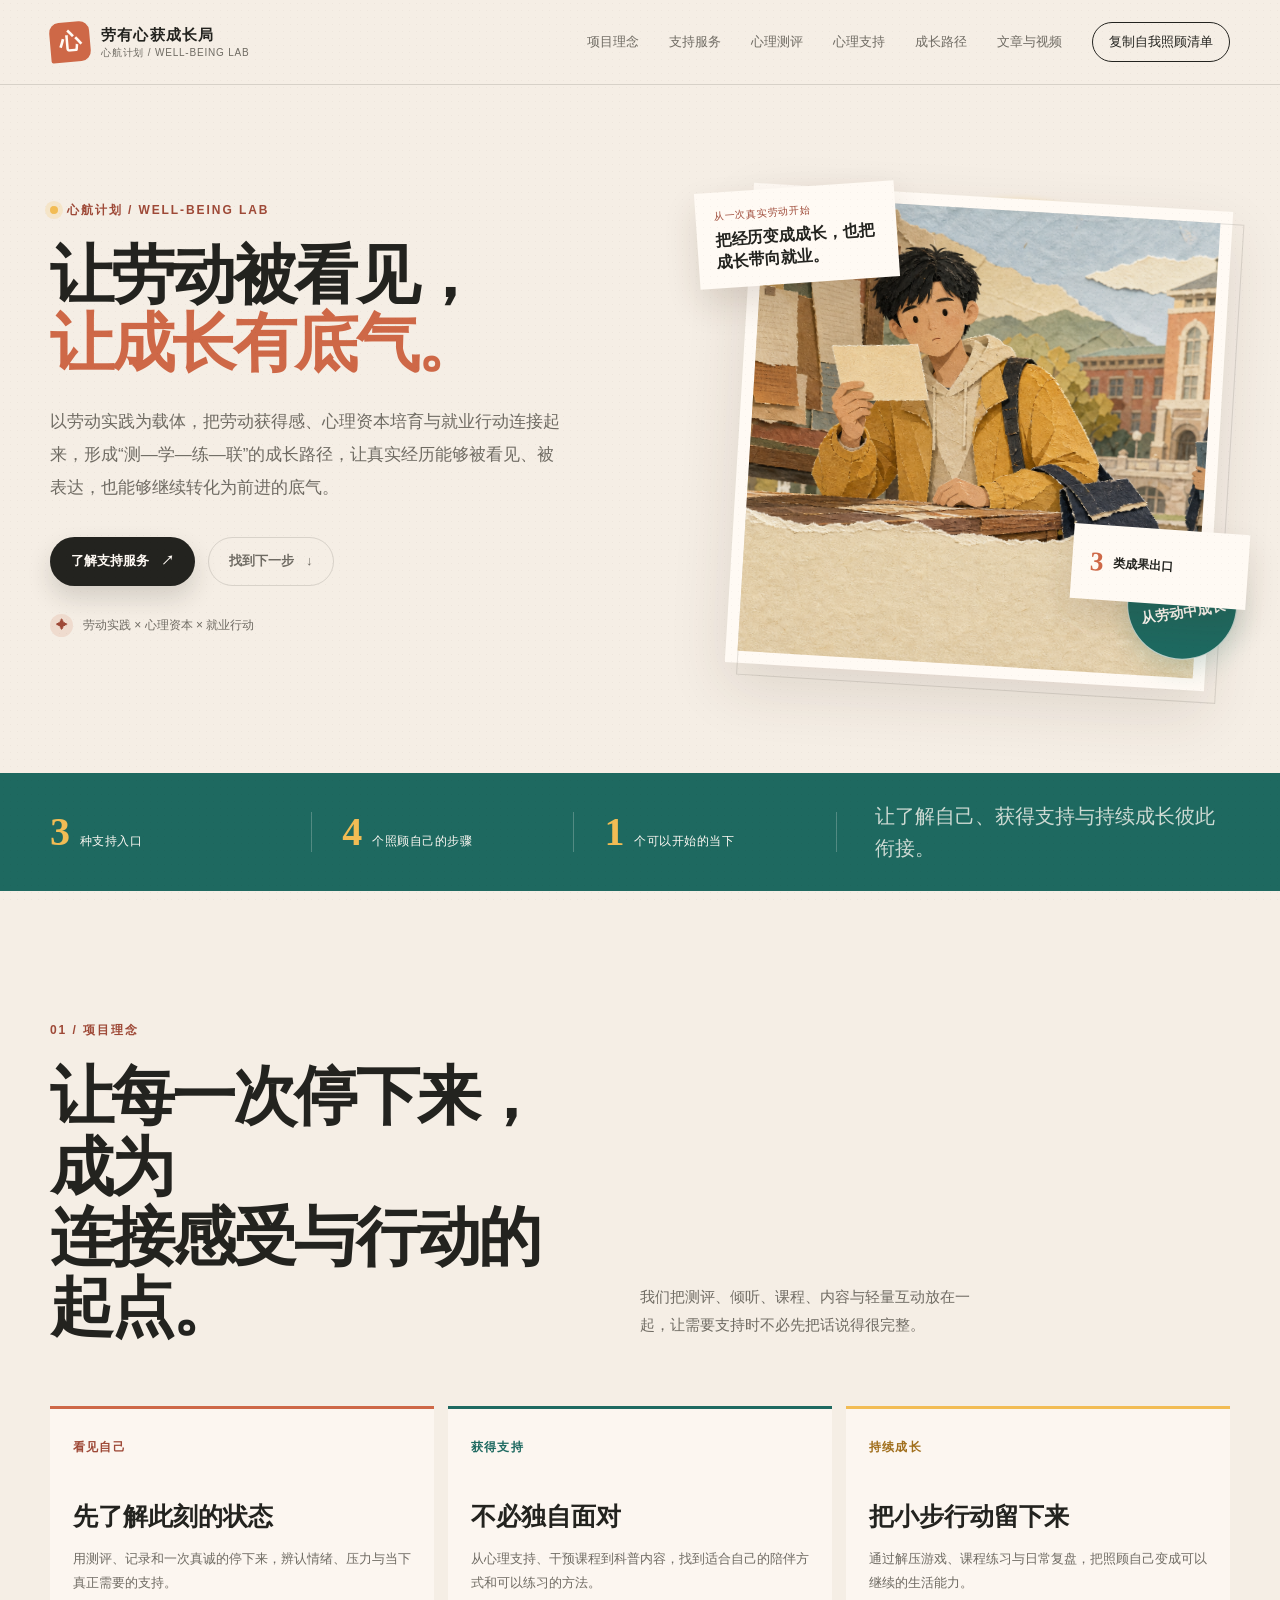
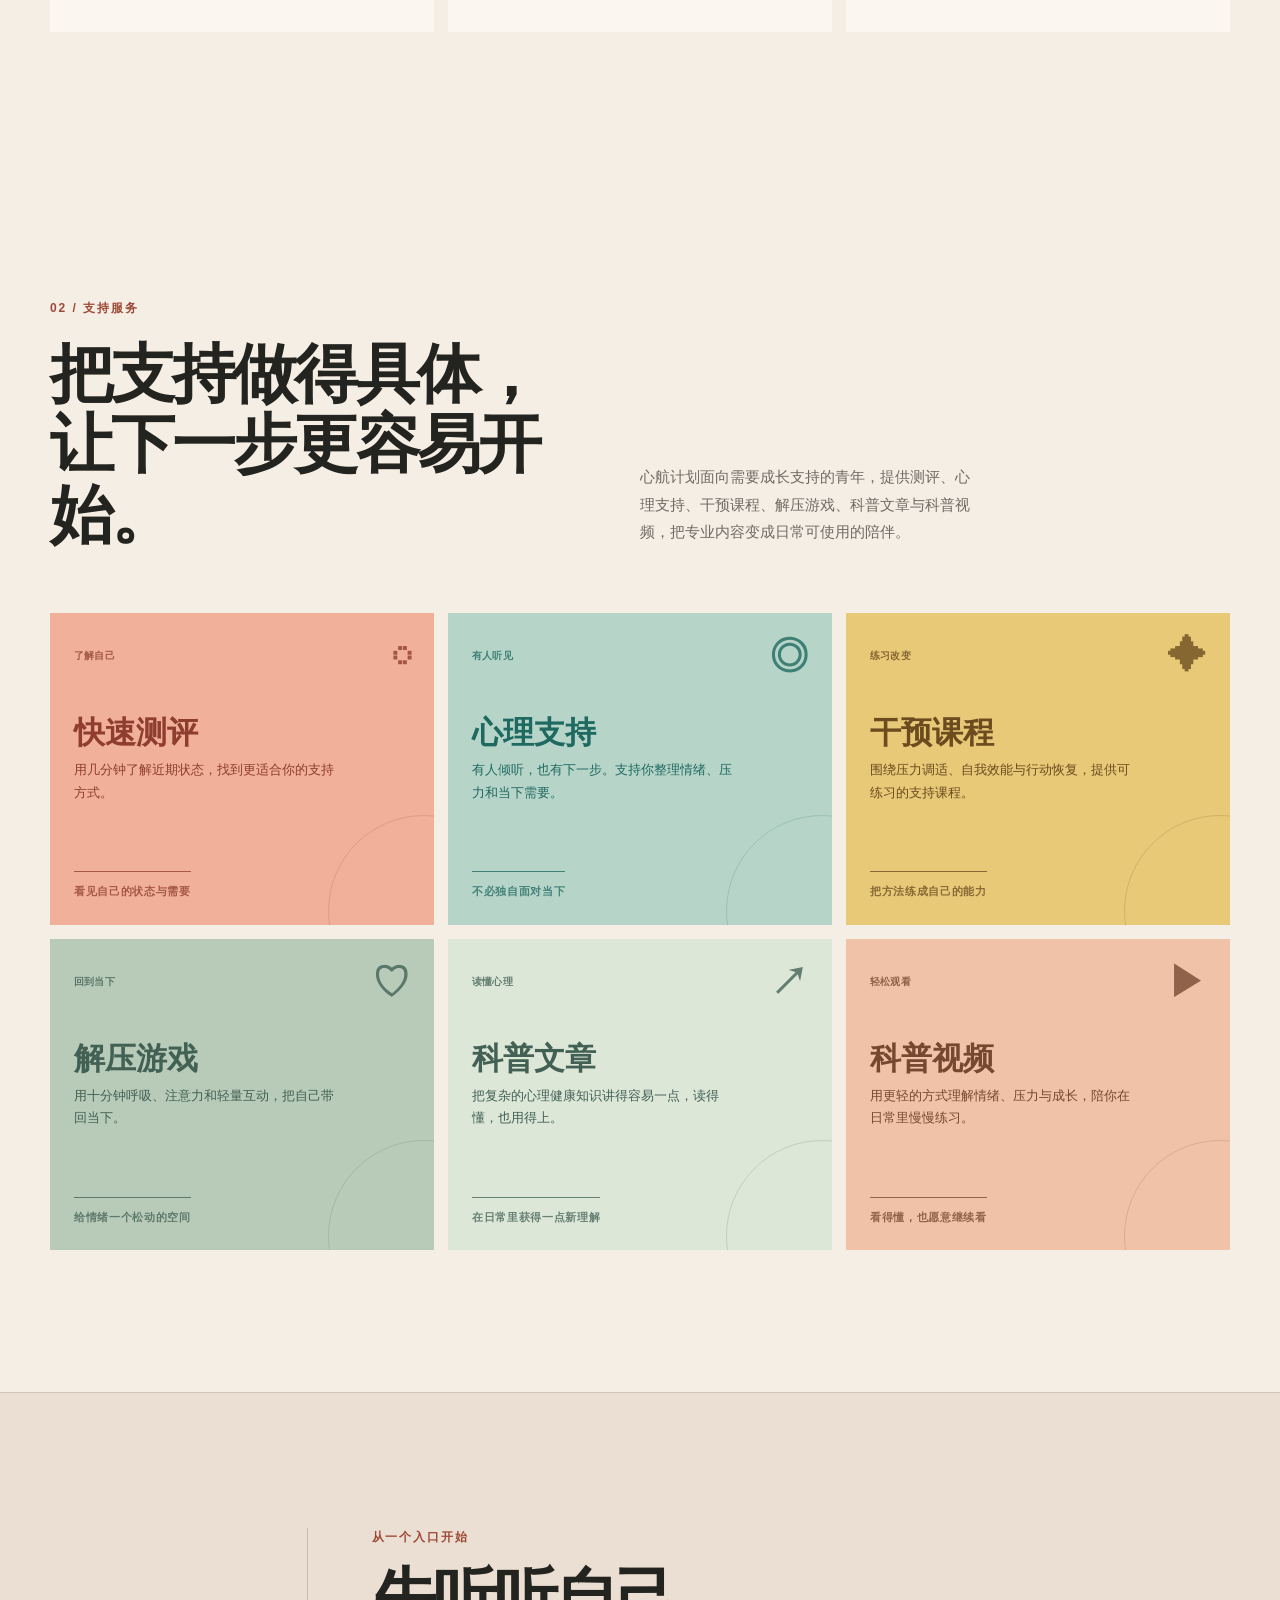
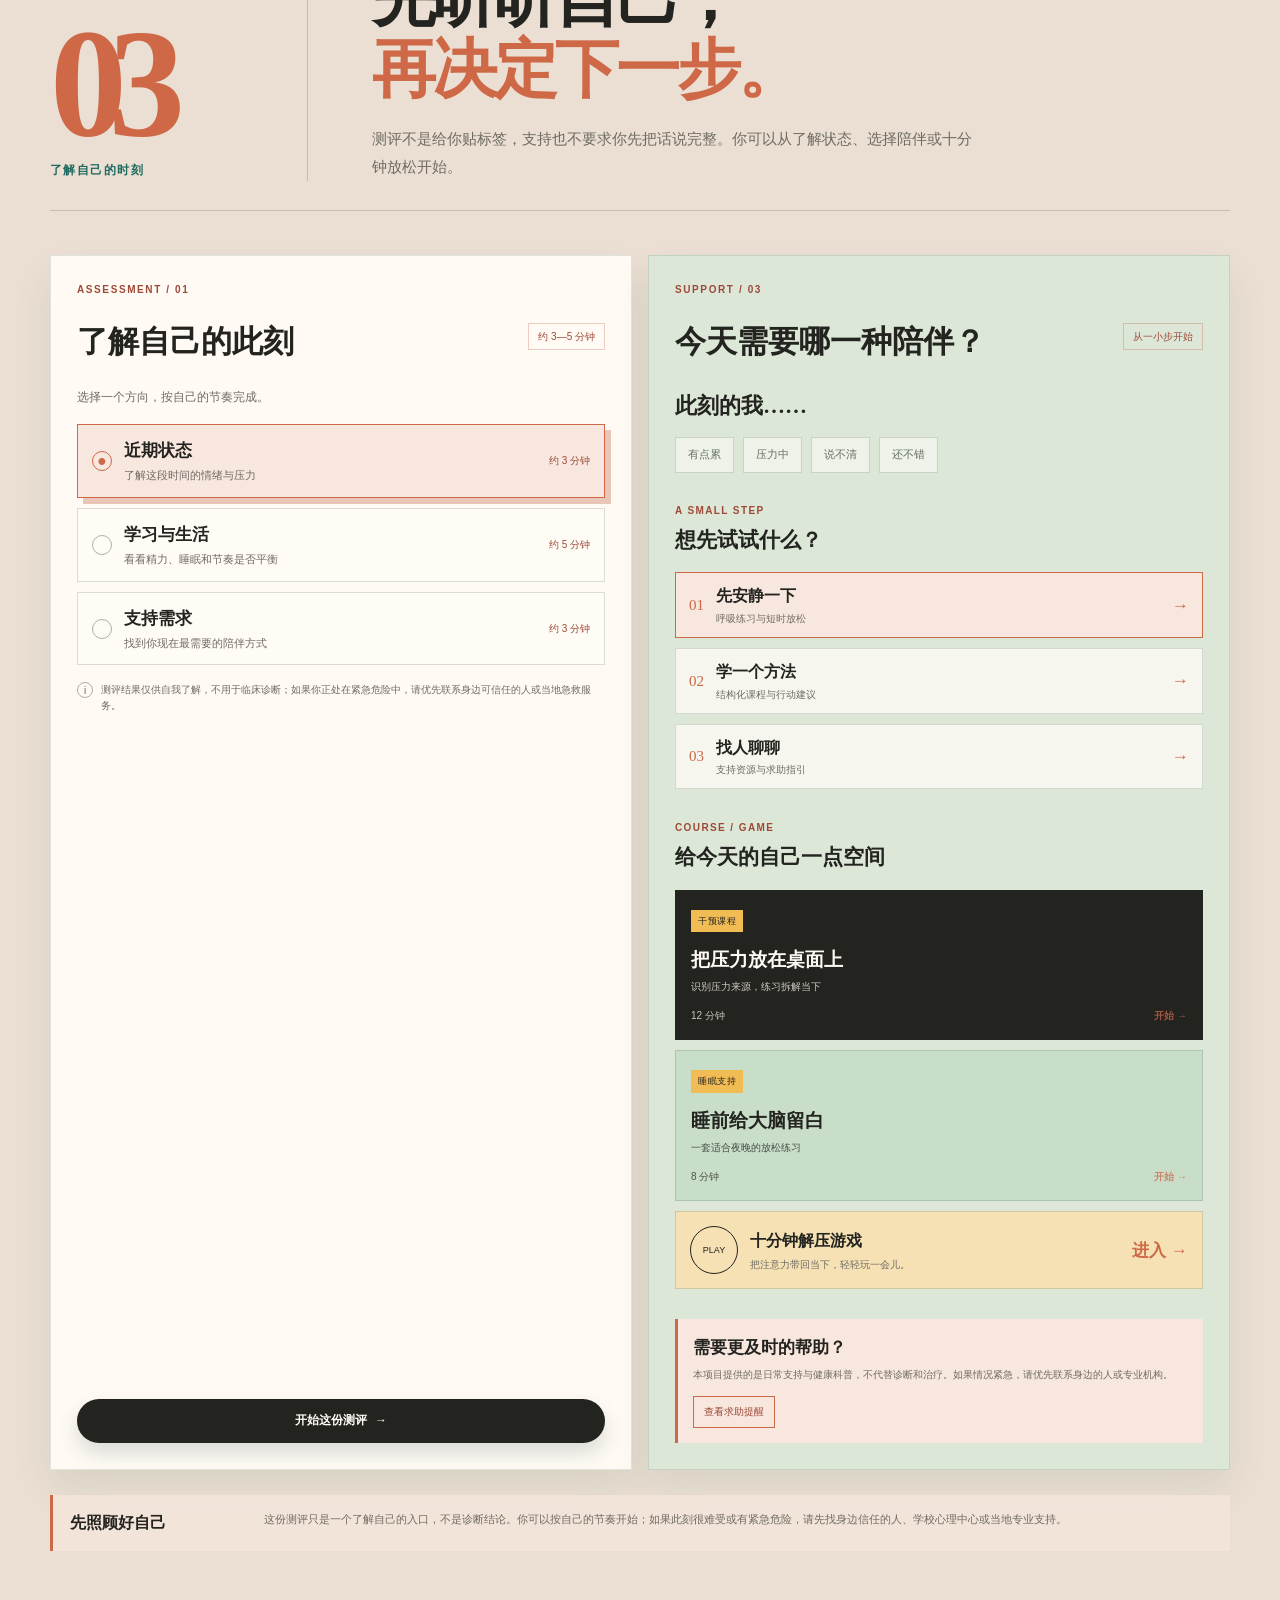
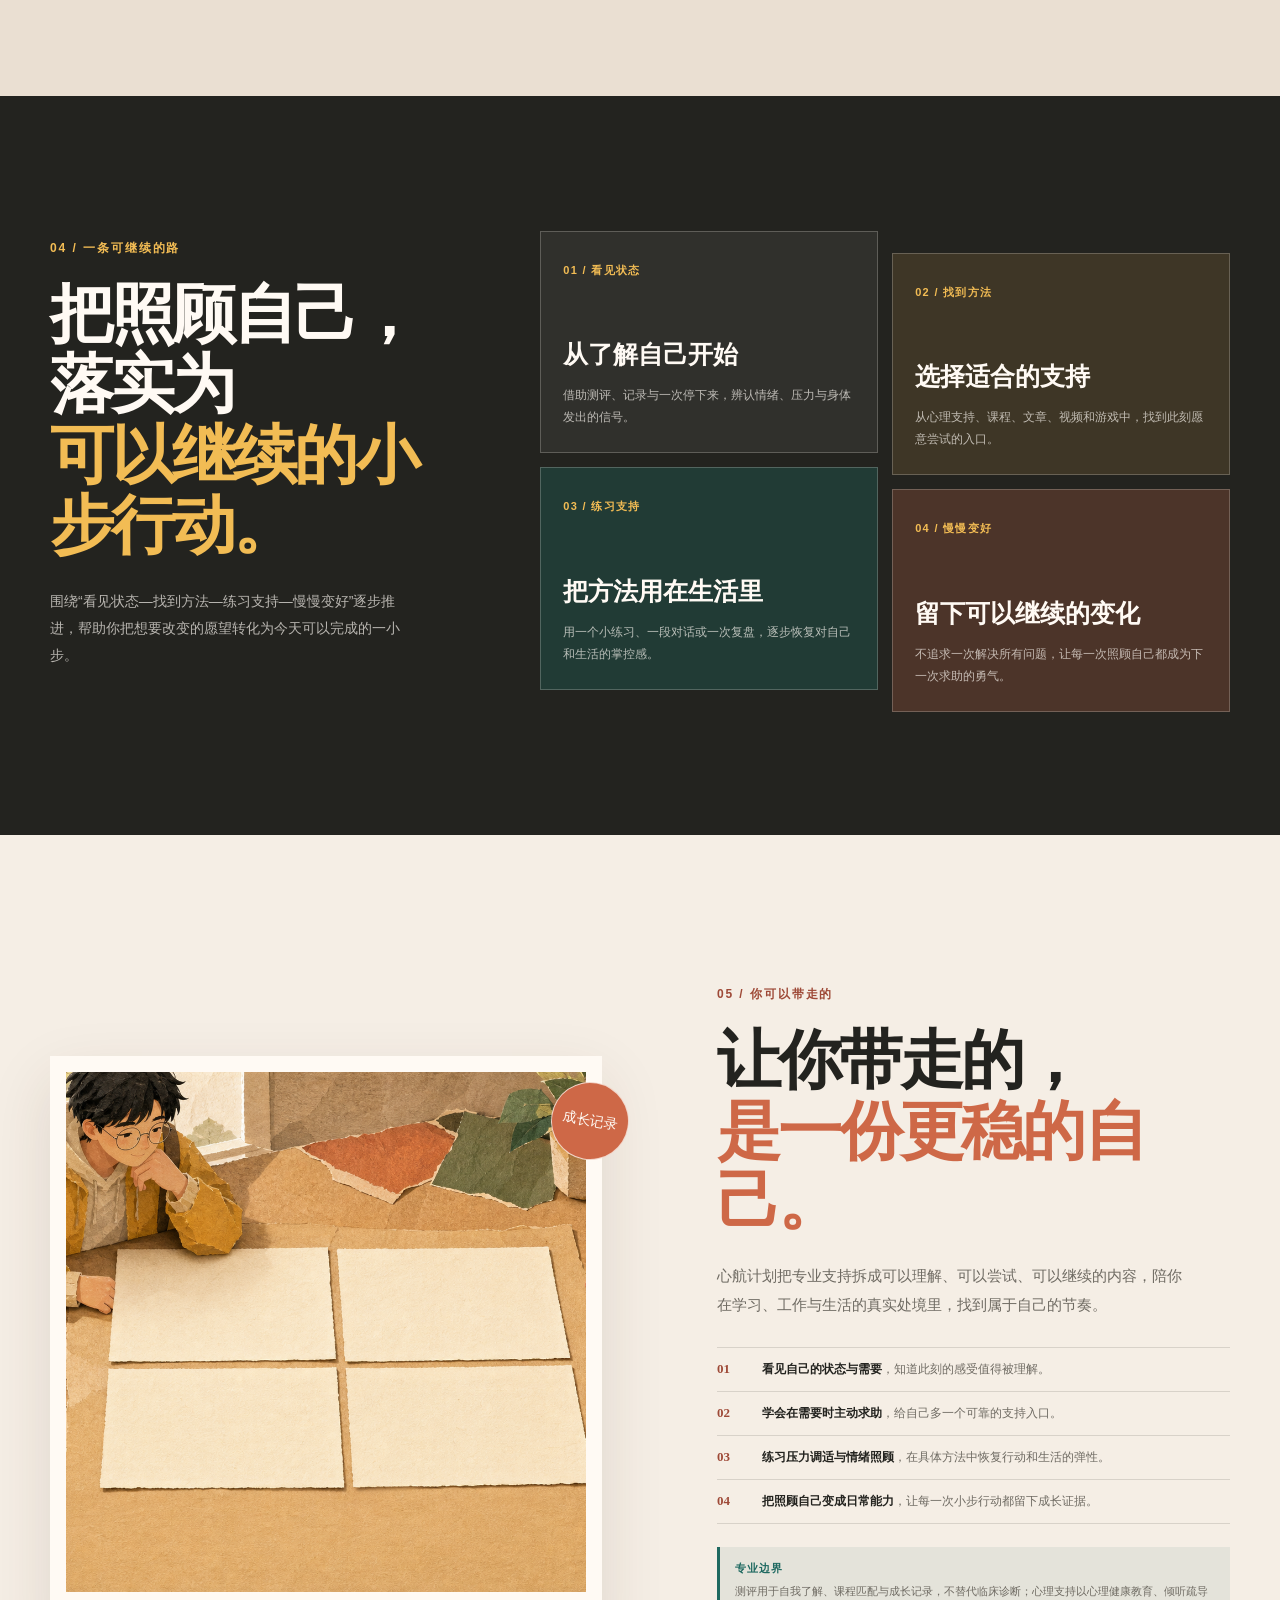
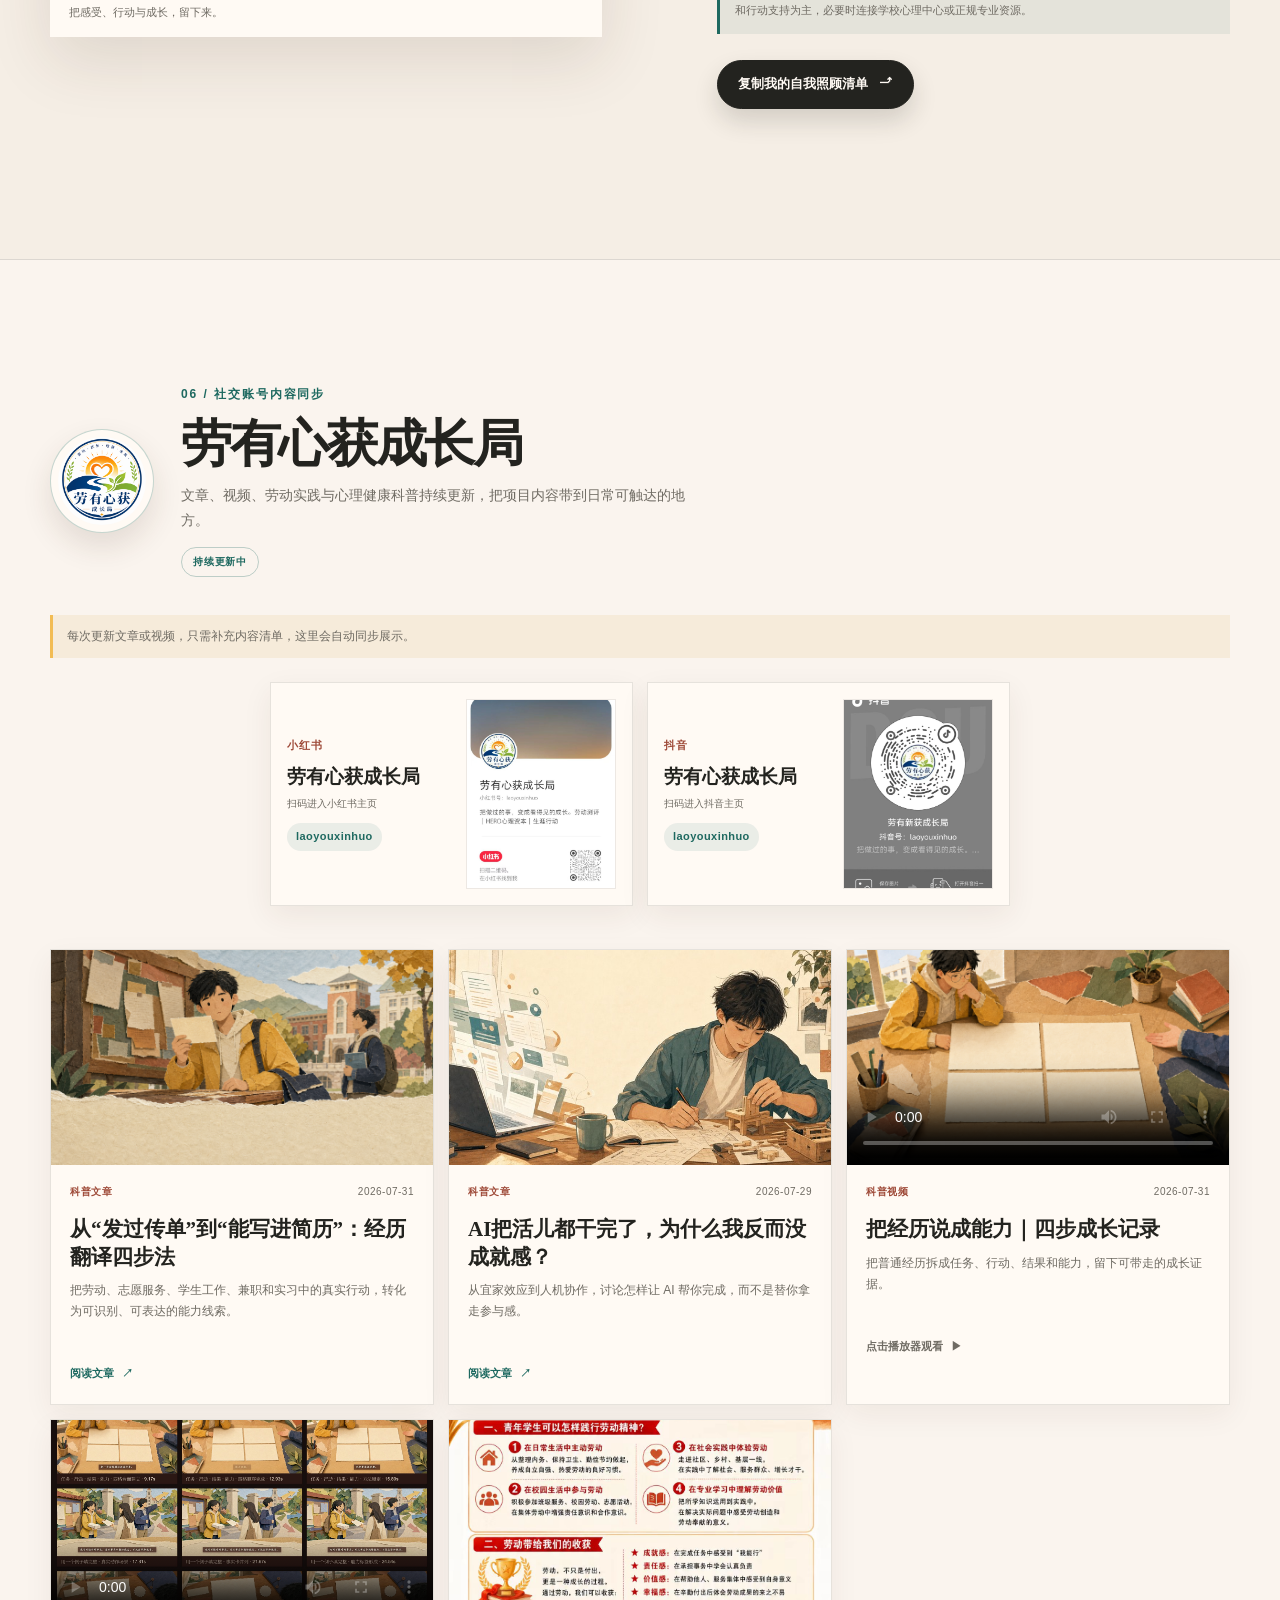
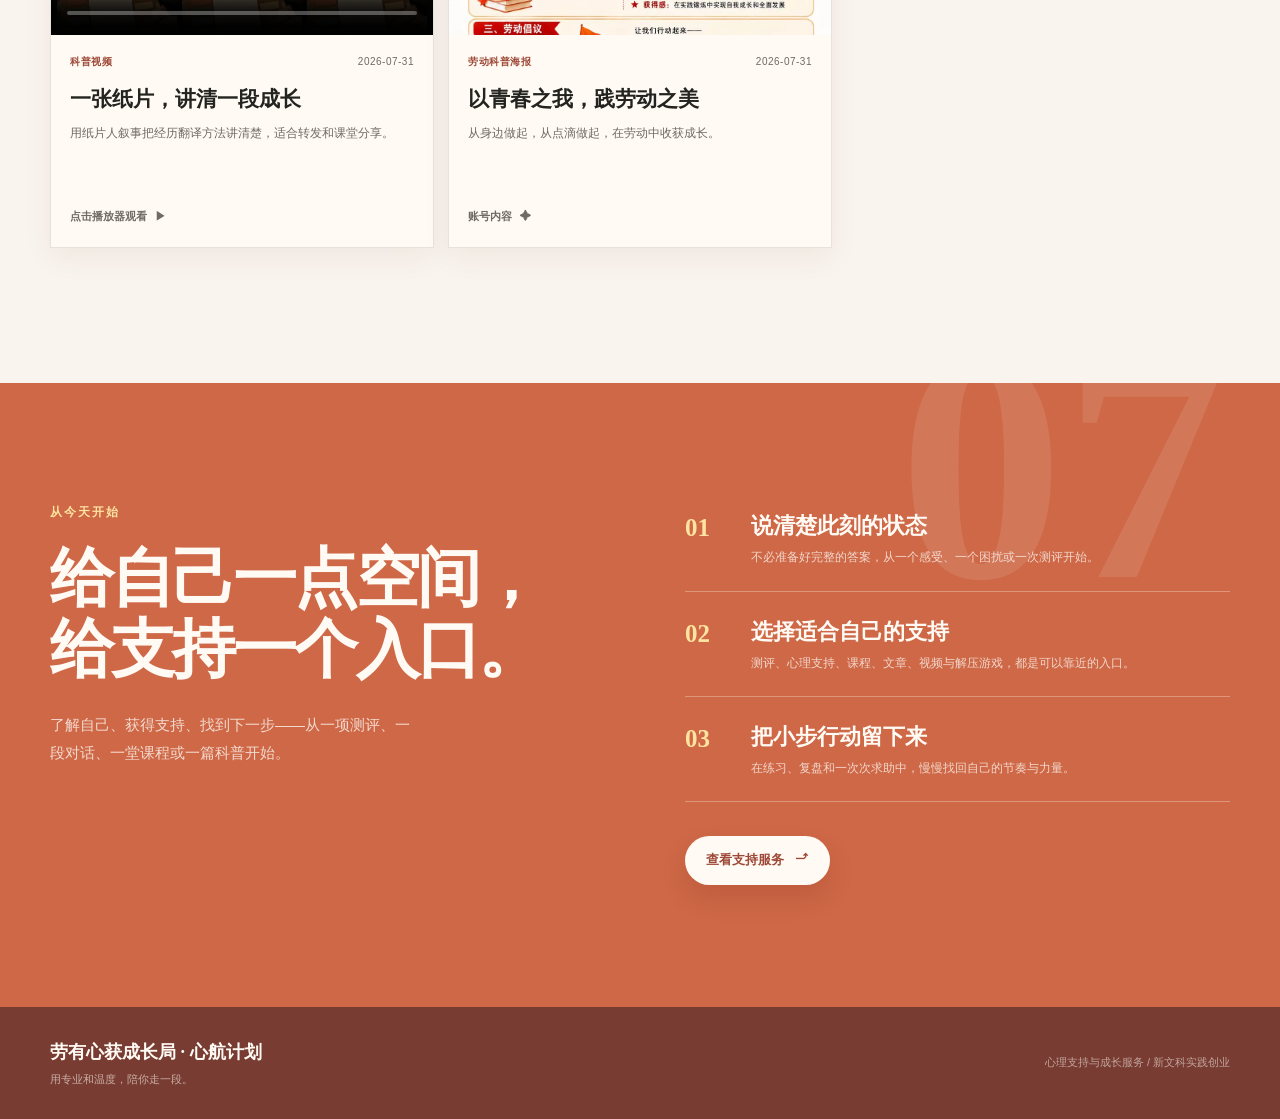
==== site/index.html @ a0ca2d1a "Soften assessment safety copy" ====
<!doctype html>
<html lang="zh-CN">
  <head>
    <meta charset="utf-8" />
    <meta name="viewport" content="width=device-width, initial-scale=1" />
    <meta name="theme-color" content="#F5EEE5" />
    <meta
      name="description"
      content="劳有心获成长局｜心航计划：以劳动实践为载体，连接劳动获得感、心理资本与就业行动，提供测评、课程、支持与可实践的成长工具。"
    />
    <title>劳有心获成长局｜心航计划</title>
    <link rel="stylesheet" href="./styles.css" />
  </head>
  <body>
    <a class="skip-link" href="#main-content">跳到主要内容</a>

    <header class="site-header">
      <div class="shell header-inner">
        <a class="brand" href="#top" aria-label="返回首页">
          <span class="brand-mark" aria-hidden="true">心</span>
          <span>
            <strong>劳有心获成长局</strong>
            <small>心航计划 / WELL-BEING LAB</small>
          </span>
        </a>
        <nav class="nav" aria-label="主要导航">
          <a href="#values">项目理念</a>
          <a href="#services">支持服务</a>
          <a href="#assessment">心理测评</a>
          <a href="#support">心理支持</a>
          <a href="#practice">成长路径</a>
          <a href="#social">文章与视频</a>
          <button class="nav-cta" type="button" data-copy-template>复制自我照顾清单</button>
        </nav>
      </div>
    </header>

    <main id="main-content">
      <section class="hero shell" id="top">
        <div class="hero-copy" data-reveal>
          <p class="eyebrow"><span class="eyebrow-dot"></span>心航计划 / WELL-BEING LAB</p>
          <h1>让劳动被看见，<br /><em>让成长有底气。</em></h1>
          <p class="hero-lede">
            以劳动实践为载体，把劳动获得感、心理资本培育与就业行动连接起来，形成“测—学—练—联”的成长路径，让真实经历能够被看见、被表达，也能够继续转化为前进的底气。
          </p>
          <div class="hero-actions">
            <a class="button button-primary" href="#services">了解支持服务 <span aria-hidden="true">↗</span></a>
            <a class="button button-quiet" href="#practice">找到下一步 <span aria-hidden="true">↓</span></a>
          </div>
          <div class="hero-note">
            <span class="note-icon" aria-hidden="true">✦</span>
            <span>劳动实践 × 心理资本 × 就业行动</span>
          </div>
        </div>

        <div class="hero-art" data-reveal data-delay="120">
          <div class="art-glow" aria-hidden="true"></div>
          <div class="hero-image-frame">
            <img src="./assets/cover.png" alt="心航计划主题视觉：从看见自己开始获得支持" />
            <div class="image-stamp">劳有心获<br /><strong>从劳动中成长</strong></div>
          </div>
          <div class="floating-card floating-card-top">
            <span class="floating-kicker">从一次真实劳动开始</span>
            <strong>把经历变成成长，也把成长带向就业。</strong>
          </div>
          <div class="floating-card floating-card-bottom">
            <span class="mini-number">3</span>
            <span>类成果出口</span>
          </div>
        </div>
      </section>

      <section class="proof-strip" aria-label="项目特点">
        <div class="shell proof-grid">
          <div><strong>3</strong><span>种支持入口</span></div>
          <div><strong>4</strong><span>个照顾自己的步骤</span></div>
          <div><strong>1</strong><span>个可以开始的当下</span></div>
          <p>让了解自己、获得支持与持续成长彼此衔接。</p>
        </div>
      </section>

      <section class="value-section section shell" id="values">
        <div class="section-heading" data-reveal>
          <p class="eyebrow">01 / 项目理念</p>
          <h2>让每一次停下来，成为<br /><span>连接感受与行动的起点。</span></h2>
          <p>我们把测评、倾听、课程、内容与轻量互动放在一起，让需要支持时不必先把话说得很完整。</p>
        </div>
        <div class="value-grid" data-reveal data-delay="120">
          <article class="value-point"><span>看见自己</span><h3>先了解此刻的状态</h3><p>用测评、记录和一次真诚的停下来，辨认情绪、压力与当下真正需要的支持。</p></article>
          <article class="value-point"><span>获得支持</span><h3>不必独自面对</h3><p>从心理支持、干预课程到科普内容，找到适合自己的陪伴方式和可以练习的方法。</p></article>
          <article class="value-point"><span>持续成长</span><h3>把小步行动留下来</h3><p>通过解压游戏、课程练习与日常复盘，把照顾自己变成可以继续的生活能力。</p></article>
        </div>
      </section>

      <section class="services-section section shell" id="services">
        <div class="section-heading" data-reveal>
          <p class="eyebrow">02 / 支持服务</p>
          <h2>把支持做得具体，<br /><span>让下一步更容易开始。</span></h2>
          <p>心航计划面向需要成长支持的青年，提供测评、心理支持、干预课程、解压游戏、科普文章与科普视频，把专业内容变成日常可使用的陪伴。</p>
        </div>

        <div class="service-grid" data-reveal data-delay="120">
          <button class="service-card service-assess" type="button" data-service-open="assessment" aria-haspopup="dialog">
            <div class="service-topline"><span>了解自己</span><span class="service-symbol" aria-hidden="true">◌</span></div>
            <h3>快速测评</h3>
            <p>用几分钟了解近期状态，找到更适合你的支持方式。</p>
            <span class="service-tag">看见自己的状态与需要</span>
          </button>
          <button class="service-card service-support" type="button" data-service-open="support" aria-haspopup="dialog">
            <div class="service-topline"><span>有人听见</span><span class="service-symbol" aria-hidden="true">◎</span></div>
            <h3>心理支持</h3>
            <p>有人倾听，也有下一步。支持你整理情绪、压力和当下需要。</p>
            <span class="service-tag">不必独自面对当下</span>
          </button>
          <button class="service-card service-course" type="button" data-service-open="course" aria-haspopup="dialog">
            <div class="service-topline"><span>练习改变</span><span class="service-symbol" aria-hidden="true">✦</span></div>
            <h3>干预课程</h3>
            <p>围绕压力调适、自我效能与行动恢复，提供可练习的支持课程。</p>
            <span class="service-tag">把方法练成自己的能力</span>
          </button>
          <button class="service-card service-game" type="button" data-service-open="game" aria-haspopup="dialog">
            <div class="service-topline"><span>回到当下</span><span class="service-symbol" aria-hidden="true">♡</span></div>
            <h3>解压游戏</h3>
            <p>用十分钟呼吸、注意力和轻量互动，把自己带回当下。</p>
            <span class="service-tag">给情绪一个松动的空间</span>
          </button>
          <button class="service-card service-article" type="button" data-service-open="article" aria-haspopup="dialog">
            <div class="service-topline"><span>读懂心理</span><span class="service-symbol" aria-hidden="true">↗</span></div>
            <h3>科普文章</h3>
            <p>把复杂的心理健康知识讲得容易一点，读得懂，也用得上。</p>
            <span class="service-tag">在日常里获得一点新理解</span>
          </button>
          <button class="service-card service-video" type="button" data-service-open="video" aria-haspopup="dialog">
            <div class="service-topline"><span>轻松观看</span><span class="service-symbol" aria-hidden="true">▶</span></div>
            <h3>科普视频</h3>
            <p>用更轻的方式理解情绪、压力与成长，陪你在日常里慢慢练习。</p>
            <span class="service-tag">看得懂，也愿意继续看</span>
          </button>
        </div>
      </section>

      <section class="experience-section" id="assessment-support">
        <div class="shell">
          <div class="experience-heading" data-reveal>
            <div class="experience-heading-index">
              <strong>03</strong>
              <span>了解自己的时刻</span>
            </div>
            <div class="experience-heading-copy">
              <p class="eyebrow">从一个入口开始</p>
              <h2>先听听自己，<br /><em>再决定下一步。</em></h2>
              <p>测评不是给你贴标签，支持也不要求你先把话说完整。你可以从了解状态、选择陪伴或十分钟放松开始。</p>
            </div>
          </div>

          <div class="experience-grid">
            <article class="experience-panel assessment-panel" id="assessment" data-reveal data-delay="80">
              <div class="panel-overline">ASSESSMENT / 01</div>
              <div class="panel-title-row">
                <h3>了解自己的此刻</h3>
                <span class="panel-stamp">约 3—5 分钟</span>
              </div>
              <div data-assessment-app aria-live="polite"></div>
            </article>

            <article class="experience-panel support-panel" id="support" data-reveal data-delay="140">
              <div class="panel-overline">SUPPORT / 03</div>
              <div class="panel-title-row">
                <h3>今天需要哪一种陪伴？</h3>
                <span class="panel-stamp">从一小步开始</span>
              </div>
              <div data-support-app aria-live="polite"></div>
            </article>
          </div>

          <div class="experience-safety" data-reveal data-delay="180">
            <strong>先照顾好自己</strong>
            <p>这份测评只是一个了解自己的入口，不是诊断结论。你可以按自己的节奏开始；如果此刻很难受或有紧急危险，请先找身边信任的人、学校心理中心或当地专业支持。</p>
          </div>
        </div>
      </section>

      <section class="journey-section" id="practice">
        <div class="shell journey-shell">
          <div class="journey-heading" data-reveal>
            <p class="eyebrow">04 / 一条可继续的路</p>
            <h2>把照顾自己，落实为<br /><em>可以继续的小步行动。</em></h2>
            <p>围绕“看见状态—找到方法—练习支持—慢慢变好”逐步推进，帮助你把想要改变的愿望转化为今天可以完成的一小步。</p>
          </div>
          <div class="journey-grid" data-reveal data-delay="120">
            <article class="journey-card"><span class="journey-index">01 / 看见状态</span><h3>从了解自己开始</h3><p>借助测评、记录与一次停下来，辨认情绪、压力与身体发出的信号。</p></article>
            <article class="journey-card"><span class="journey-index">02 / 找到方法</span><h3>选择适合的支持</h3><p>从心理支持、课程、文章、视频和游戏中，找到此刻愿意尝试的入口。</p></article>
            <article class="journey-card"><span class="journey-index">03 / 练习支持</span><h3>把方法用在生活里</h3><p>用一个小练习、一段对话或一次复盘，逐步恢复对自己和生活的掌控感。</p></article>
            <article class="journey-card"><span class="journey-index">04 / 慢慢变好</span><h3>留下可以继续的变化</h3><p>不追求一次解决所有问题，让每一次照顾自己都成为下一次求助的勇气。</p></article>
          </div>
        </div>
      </section>

      <section class="content-section section shell" id="goals">
        <div class="content-image" data-reveal>
          <img src="./assets/four-cards.png" alt="任务、行动、结果、能力四张卡片的示意图" loading="lazy" />
          <span class="image-caption">把感受、行动与成长，留下来。</span>
        </div>
        <div class="content-copy" data-reveal data-delay="120">
          <p class="eyebrow">05 / 你可以带走的</p>
          <h2>让你带走的，<br /><em>是一份更稳的自己。</em></h2>
          <p>心航计划把专业支持拆成可以理解、可以尝试、可以继续的内容，陪你在学习、工作与生活的真实处境里，找到属于自己的节奏。</p>
          <div class="goal-list">
            <div><span>01</span><p><strong>看见自己的状态与需要</strong>，知道此刻的感受值得被理解。</p></div>
            <div><span>02</span><p><strong>学会在需要时主动求助</strong>，给自己多一个可靠的支持入口。</p></div>
            <div><span>03</span><p><strong>练习压力调适与情绪照顾</strong>，在具体方法中恢复行动和生活的弹性。</p></div>
            <div><span>04</span><p><strong>把照顾自己变成日常能力</strong>，让每一次小步行动都留下成长证据。</p></div>
          </div>
          <div class="boundary-note"><strong>专业边界</strong><p>测评用于自我了解、课程匹配与成长记录，不替代临床诊断；心理支持以心理健康教育、倾听疏导和行动支持为主，必要时连接学校心理中心或正规专业资源。</p></div>
          <button class="button button-primary" type="button" data-copy-template>复制我的自我照顾清单 <span aria-hidden="true">⤴</span></button>
        </div>
      </section>

      <section class="social-section" id="social">
        <div class="shell">
          <div class="social-head" data-reveal>
            <div class="social-profile">
              <img src="./assets/social-logo.png" alt="劳有心获成长局账号标识" />
            </div>
            <div class="social-title">
              <p class="eyebrow">06 / 社交账号内容同步</p>
              <h2>劳有心获成长局</h2>
              <p>文章、视频、劳动实践与心理健康科普持续更新，把项目内容带到日常可触达的地方。</p>
              <span class="social-status">持续更新中</span>
            </div>
          </div>
          <p class="social-sync-note" data-reveal data-delay="80">每次更新文章或视频，只需补充内容清单，这里会自动同步展示。</p>
          <div class="social-channels" data-social-platforms data-reveal data-delay="100"></div>
          <div class="social-feed" data-social-feed data-reveal data-delay="120" aria-live="polite"></div>
        </div>
      </section>

      <section class="action-section" id="start">
        <div class="shell action-shell">
          <div class="action-heading" data-reveal>
            <p class="eyebrow">从今天开始</p>
            <h2>给自己一点空间，<br /><em>给支持一个入口。</em></h2>
            <p>了解自己、获得支持、找到下一步——从一项测评、一段对话、一堂课程或一篇科普开始。</p>
          </div>
          <div class="action-steps" data-reveal data-delay="120">
            <div class="action-step"><span>01</span><div><strong>说清楚此刻的状态</strong><p>不必准备好完整的答案，从一个感受、一个困扰或一次测评开始。</p></div></div>
            <div class="action-step"><span>02</span><div><strong>选择适合自己的支持</strong><p>测评、心理支持、课程、文章、视频与解压游戏，都是可以靠近的入口。</p></div></div>
            <div class="action-step"><span>03</span><div><strong>把小步行动留下来</strong><p>在练习、复盘和一次次求助中，慢慢找回自己的节奏与力量。</p></div></div>
            <a class="button button-light" href="#services">查看支持服务 <span aria-hidden="true">⤴</span></a>
          </div>
        </div>
      </section>
    </main>

    <footer class="site-footer">
      <div class="shell footer-inner">
        <div><strong>劳有心获成长局 · 心航计划</strong><span>用专业和温度，陪你走一段。</span></div>
        <p>心理支持与成长服务 / 新文科实践创业</p>
      </div>
    </footer>

    <div class="service-modal" data-service-modal hidden>
      <div class="service-modal-backdrop" data-service-close></div>
      <section class="service-modal-dialog" role="dialog" aria-modal="true" aria-labelledby="service-modal-title" tabindex="-1">
        <button class="service-modal-close" type="button" data-service-close aria-label="关闭内容窗口">×</button>
        <div data-service-modal-content></div>
      </section>
    </div>

    <div class="toast" role="status" aria-live="polite" data-toast></div>
    <script src="./content-feed.js"></script>
    <script src="./script.js"></script>
  </body>
</html>
---- site/styles.css ----
:root {
  --paper: #F5EEE5;
  --paper-deep: #EADFD2;
  --ink: #23231F;
  --muted: #6F6B63;
  --line: rgba(35, 35, 31, .14);
  --orange: #CE6847;
  --orange-dark: #9E4937;
  --green: #1E6960;
  --yellow: #F2BC54;
  --sage: #DCE7D8;
  --white: #FFFAF4;
  --shadow: 0 24px 60px rgba(65, 42, 24, .12);
  --serif: Georgia, "Noto Serif SC", "Songti SC", serif;
  --sans: "Microsoft YaHei", "Noto Sans SC", "PingFang SC", sans-serif;
}

* { box-sizing: border-box; }
html { scroll-behavior: smooth; }
body {
  margin: 0;
  color: var(--ink);
  background: var(--paper);
  font-family: var(--sans);
  line-height: 1.6;
  overflow-x: hidden;
}
body::before {
  content: "";
  position: fixed;
  inset: 0;
  pointer-events: none;
  opacity: .25;
  background-image: radial-gradient(rgba(50, 36, 22, .13) .6px, transparent .6px);
  background-size: 7px 7px;
  mix-blend-mode: multiply;
  z-index: 10;
}
img { display: block; max-width: 100%; }
a { color: inherit; text-decoration: none; }
button { font: inherit; }
.shell { width: min(1180px, calc(100% - 64px)); margin: 0 auto; }
.skip-link { position: absolute; left: 16px; top: -60px; z-index: 20; padding: 10px 14px; background: var(--ink); color: var(--white); border-radius: 0 0 8px 8px; }
.skip-link:focus { top: 0; }

.site-header { position: relative; z-index: 11; border-bottom: 1px solid var(--line); }
.header-inner { min-height: 84px; display: flex; align-items: center; justify-content: space-between; gap: 24px; }
.brand { display: inline-flex; gap: 11px; align-items: center; }
.brand-mark { display: grid; place-items: center; width: 40px; height: 40px; color: var(--white); background: var(--orange); border-radius: 10px 10px 10px 2px; font-family: var(--serif); font-size: 22px; font-weight: 700; transform: rotate(-5deg); }
.brand strong, .brand small { display: block; line-height: 1.15; }
.brand strong { font-size: 15px; letter-spacing: .08em; }
.brand small { margin-top: 4px; color: var(--muted); font-size: 10px; letter-spacing: .08em; }
.nav { display: flex; align-items: center; gap: 30px; color: var(--muted); font-size: 13px; }
.nav a { transition: color .2s ease; }
.nav a:hover, .nav a:focus-visible { color: var(--orange-dark); }
.nav-cta { border: 1px solid var(--ink); border-radius: 999px; padding: 9px 16px; color: var(--ink); background: transparent; cursor: pointer; transition: background .2s ease, color .2s ease; }
.nav-cta:hover, .nav-cta:focus-visible { background: var(--ink); color: var(--white); }

.hero { display: grid; grid-template-columns: minmax(0, .98fr) minmax(420px, .82fr); gap: clamp(44px, 6vw, 82px); align-items: center; min-height: 680px; padding-top: 74px; padding-bottom: 94px; }
.eyebrow { margin: 0 0 22px; color: var(--orange-dark); font-size: 12px; font-weight: 800; letter-spacing: .16em; text-transform: uppercase; }
.eyebrow-dot { display: inline-block; width: 8px; height: 8px; margin-right: 9px; border-radius: 50%; background: var(--yellow); box-shadow: 0 0 0 5px rgba(242, 188, 84, .2); }
h1, h2, h3, p { margin-top: 0; }
h1, h2 { font-family: var(--serif); font-weight: 700; letter-spacing: -.045em; }
h1 { max-width: 630px; margin-bottom: 26px; font-size: clamp(48px, 5.5vw, 64px); line-height: 1.07; }
h1 em, h2 em { color: var(--orange); font-style: normal; }
.hero-lede { max-width: 520px; margin-bottom: 33px; color: var(--muted); font-size: 17px; line-height: 1.95; }
.hero-actions { display: flex; flex-wrap: wrap; gap: 13px; align-items: center; }
.button { display: inline-flex; align-items: center; justify-content: center; gap: 12px; min-height: 49px; padding: 0 20px; border: 1px solid transparent; border-radius: 999px; font-size: 13px; font-weight: 800; cursor: pointer; transition: transform .2s ease, box-shadow .2s ease, background .2s ease; }
.button:hover, .button:focus-visible { transform: translateY(-2px); }
.button-primary { color: var(--white); background: var(--ink); box-shadow: 0 12px 24px rgba(35, 35, 31, .16); }
.button-primary:hover, .button-primary:focus-visible { box-shadow: 0 16px 28px rgba(35, 35, 31, .22); }
.button-quiet { color: var(--muted); border-color: var(--line); }
.button-quiet:hover, .button-quiet:focus-visible { color: var(--ink); background: rgba(255, 250, 244, .68); }
.hero-note { display: flex; align-items: center; gap: 10px; margin-top: 28px; color: var(--muted); font-size: 12px; }
.note-icon { display: grid; place-items: center; width: 23px; height: 23px; border-radius: 50%; color: var(--orange-dark); background: rgba(206, 104, 71, .14); }
.hero-art { position: relative; min-height: 520px; }
.art-glow { position: absolute; width: 360px; height: 360px; top: 40px; right: 7%; border-radius: 50%; background: var(--yellow); opacity: .28; filter: blur(3px); }
.hero-image-frame { position: relative; width: min(100%, 480px); margin: 38px auto 0; padding: 12px; background: var(--white); box-shadow: var(--shadow); transform: rotate(3.5deg); }
.hero-image-frame::after { content: ""; position: absolute; inset: 0; border: 1px solid rgba(35, 35, 31, .12); transform: translate(12px, 12px); z-index: -1; }
.hero-image-frame img { aspect-ratio: 1 / 1; width: 100%; object-fit: cover; }
.image-stamp { position: absolute; right: -28px; bottom: 30px; width: 110px; height: 110px; display: grid; place-content: center; text-align: center; border: 1px solid rgba(255, 250, 244, .7); border-radius: 50%; color: var(--white); background: var(--green); font-size: 10px; line-height: 1.45; transform: rotate(-12deg); box-shadow: 0 10px 24px rgba(30, 105, 96, .2); }
.image-stamp strong { font-size: 14px; }
.floating-card { position: absolute; padding: 16px 18px; background: var(--white); box-shadow: 0 16px 34px rgba(65, 42, 24, .14); }
.floating-card-top { top: 28px; left: -30px; width: 200px; transform: rotate(-4deg); }
.floating-card-bottom { right: -18px; bottom: 75px; display: flex; align-items: center; gap: 10px; min-width: 176px; transform: rotate(4deg); }
.floating-kicker { display: block; margin-bottom: 5px; color: var(--orange-dark); font-size: 10px; letter-spacing: .08em; }
.floating-card strong { display: block; font-family: var(--serif); font-size: 16px; line-height: 1.35; }
.mini-number { color: var(--orange); font-family: var(--serif); font-size: 27px; font-weight: 700; }
.floating-card-bottom span:last-child { font-size: 12px; font-weight: 800; }

.proof-strip { background: var(--green); color: var(--white); }
.proof-grid { display: grid; grid-template-columns: repeat(3, 1fr) 1.5fr; align-items: center; min-height: 118px; }
.proof-grid > div { display: flex; align-items: baseline; gap: 10px; padding: 0 30px; border-right: 1px solid rgba(255, 250, 244, .24); }
.proof-grid > div:first-child { padding-left: 0; }
.proof-grid strong { color: var(--yellow); font-family: var(--serif); font-size: 40px; line-height: 1; }
.proof-grid span { font-size: 12px; letter-spacing: .04em; }
.proof-grid p { margin: 0; padding-left: 38px; color: rgba(255, 250, 244, .78); font-family: var(--serif); font-size: 20px; }

.section { padding-top: 150px; padding-bottom: 150px; }
.section-heading { display: grid; grid-template-columns: 1fr 1.1fr; column-gap: 54px; align-items: end; margin-bottom: 62px; }
.section-heading .eyebrow { grid-column: 1 / -1; }
h2 { margin-bottom: 0; font-size: clamp(42px, 5vw, 64px); line-height: 1.1; }
.section-heading > p:last-child { max-width: 340px; margin: 0 0 5px; color: var(--muted); font-size: 15px; line-height: 1.85; }
.method-grid { display: grid; grid-template-columns: repeat(4, 1fr); gap: 14px; }
.method-card { position: relative; min-height: 330px; padding: 25px 23px 22px; overflow: hidden; }
.method-card::after { content: ""; position: absolute; width: 160px; height: 160px; right: -63px; bottom: -64px; border: 1px solid currentColor; border-radius: 50%; opacity: .2; }
.card-task { color: #8f3d2f; background: #e6a08c; }
.card-action { color: #1d625a; background: #9dccbd; }
.card-result { color: #6c4c1f; background: #f0c468; }
.card-skill { color: #426053; background: #B7CBB8; }
.card-index { font-size: 11px; font-weight: 800; letter-spacing: .1em; opacity: .76; }
.card-symbol { position: absolute; top: 70px; right: 24px; font-family: var(--serif); font-size: 46px; font-weight: 700; }
.method-card h3 { margin: 48px 0 11px; font-family: var(--serif); font-size: 36px; line-height: 1; }
.method-card p { max-width: 190px; min-height: 88px; margin-bottom: 18px; font-size: 13px; line-height: 1.75; }
.card-prompt { display: inline-block; padding-top: 12px; border-top: 1px solid currentColor; font-size: 11px; font-weight: 800; letter-spacing: .06em; opacity: .76; }

.example-section { padding: 135px 0; color: var(--white); background: var(--ink); }
.example-layout { display: grid; grid-template-columns: minmax(0, 1fr) minmax(0, .92fr); gap: clamp(54px, 9vw, 130px); align-items: center; }
.example-image { position: relative; padding: 18px; background: #3b3a31; transform: rotate(-3deg); }
.example-image::before { content: ""; position: absolute; inset: 10px; border: 1px solid rgba(255, 250, 244, .18); pointer-events: none; }
.example-image img { width: 100%; aspect-ratio: 1 / 1; object-fit: cover; }
.image-caption { display: block; margin: 13px 5px 0; color: rgba(255, 250, 244, .58); font-size: 11px; }
.example-section .eyebrow { color: var(--yellow); }
.example-copy h2 { margin-bottom: 22px; }
.example-copy h2 em { color: var(--yellow); }
.example-intro { max-width: 440px; margin-bottom: 30px; color: rgba(255, 250, 244, .68); font-size: 14px; }
.translation-list { border-top: 1px solid rgba(255, 250, 244, .22); }
.translation-row { display: grid; grid-template-columns: 54px 1fr; gap: 15px; padding: 15px 0; border-bottom: 1px solid rgba(255, 250, 244, .22); }
.translation-row span { color: var(--yellow); font-family: var(--serif); font-size: 13px; }
.translation-row p { margin: 0; color: rgba(255, 250, 244, .86); font-size: 13px; line-height: 1.7; }
.caution { display: flex; align-items: center; gap: 10px; margin: 25px 0 0; color: #f2c36b; font-size: 12px; }
.caution span { display: grid; place-items: center; width: 18px; height: 18px; border: 1px solid #f2c36b; border-radius: 50%; font-weight: 800; }

.resume-section { display: grid; grid-template-columns: .9fr 1.1fr; gap: clamp(54px, 8vw, 110px); align-items: center; padding-top: 145px; padding-bottom: 155px; }
.resume-copy > p:not(.eyebrow) { max-width: 450px; margin-top: 25px; color: var(--muted); font-size: 15px; line-height: 1.9; }
.quote-card { position: relative; max-width: 450px; margin-top: 34px; padding: 24px 24px 21px 30px; border-left: 3px solid var(--orange); background: rgba(255, 250, 244, .72); }
.quote-mark { position: absolute; top: -4px; left: 7px; color: var(--orange); font-family: var(--serif); font-size: 38px; }
.quote-card p { margin-bottom: 13px; font-family: var(--serif); font-size: 17px; line-height: 1.7; }
.quote-card small { color: var(--muted); font-size: 11px; }
.resume-image { padding: 12px; background: var(--white); box-shadow: var(--shadow); transform: rotate(2.5deg); }
.resume-image img { width: 100%; aspect-ratio: 1 / 1; object-fit: cover; }

.action-section { position: relative; overflow: hidden; color: var(--white); background: var(--orange); }
.action-section::before { content: "07"; position: absolute; top: -82px; right: 4%; color: rgba(255, 250, 244, .1); font-family: var(--serif); font-size: 330px; font-weight: 700; line-height: 1; }
.action-shell { position: relative; z-index: 1; display: grid; grid-template-columns: 1fr 1fr; gap: 90px; padding-top: 120px; padding-bottom: 122px; }
.action-heading .eyebrow { color: #ffe3a1; }
.action-heading h2 em { color: var(--white); }
.action-heading > p:last-child { max-width: 370px; margin-top: 26px; color: rgba(255, 250, 244, .78); font-size: 15px; line-height: 1.85; }
.action-steps { padding-top: 5px; }
.action-step { display: grid; grid-template-columns: 48px 1fr; gap: 18px; padding: 0 0 23px; margin-bottom: 22px; border-bottom: 1px solid rgba(255, 250, 244, .3); }
.action-step > span { color: #ffe3a1; font-family: var(--serif); font-size: 25px; font-weight: 700; }
.action-step strong { display: block; margin-bottom: 5px; font-family: var(--serif); font-size: 22px; }
.action-step p { margin: 0; color: rgba(255, 250, 244, .76); font-size: 12px; }
.button-light { margin-top: 12px; color: var(--orange-dark); background: var(--white); box-shadow: 0 13px 24px rgba(120, 45, 22, .18); }
.button-light:hover, .button-light:focus-visible { box-shadow: 0 17px 30px rgba(120, 45, 22, .24); }

.site-footer { color: var(--white); background: #783c32; }
.footer-inner { display: flex; justify-content: space-between; align-items: center; gap: 24px; min-height: 112px; }
.footer-inner strong, .footer-inner span { display: block; }
.footer-inner strong { font-family: var(--serif); font-size: 18px; }
.footer-inner span { margin-top: 5px; color: rgba(255, 250, 244, .6); font-size: 11px; }
.footer-inner p { margin: 0; color: rgba(255, 250, 244, .55); font-size: 11px; }
.toast { position: fixed; z-index: 30; left: 50%; bottom: 24px; padding: 12px 18px; color: var(--white); background: var(--ink); border-radius: 999px; box-shadow: var(--shadow); opacity: 0; pointer-events: none; transform: translate(-50%, 12px); transition: opacity .2s ease, transform .2s ease; font-size: 12px; }
.toast.is-visible { opacity: 1; transform: translate(-50%, 0); }
[data-reveal] { opacity: 0; transform: translateY(18px); transition: opacity .7s ease, transform .7s ease; }
[data-reveal].is-visible { opacity: 1; transform: translateY(0); }
[data-delay="120"] { transition-delay: .12s; }

@media (max-width: 900px) {
  .shell { width: min(100% - 40px, 680px); }
  .nav a { display: none; }
  .hero { grid-template-columns: 1fr; gap: 48px; min-height: auto; padding-top: 72px; padding-bottom: 76px; }
  .hero-copy { max-width: 620px; }
  .hero-art { min-height: 480px; max-width: 580px; width: 100%; margin: 0 auto; }
  .proof-grid { grid-template-columns: repeat(3, 1fr); gap: 18px; min-height: auto; padding: 29px 0; }
  .proof-grid > div { padding: 0; border: 0; }
  .proof-grid > div:first-child { padding-left: 0; }
  .proof-grid p { grid-column: 1 / -1; padding: 8px 0 0; }
  .method-grid { grid-template-columns: repeat(2, 1fr); }
  .section-heading { grid-template-columns: 1fr; gap: 20px; }
  .section-heading > p:last-child { max-width: 500px; }
  .example-layout, .resume-section, .action-shell { grid-template-columns: 1fr; gap: 60px; }
  .example-image, .resume-image { max-width: 580px; width: 100%; margin: 0 auto; }
  .action-shell { gap: 45px; }
}

@media (max-width: 520px) {
  .shell { width: min(100% - 32px, 430px); }
  .header-inner { min-height: 72px; }
  .nav-cta { padding: 8px 12px; font-size: 11px; }
  h1 { font-size: clamp(42px, 13vw, 58px); }
  h2 { font-size: clamp(39px, 12vw, 53px); }
  .hero-lede { font-size: 15px; }
  .hero-art { min-height: 390px; }
  .hero-image-frame { margin-top: 26px; padding: 8px; }
  .floating-card-top { top: 5px; left: -4px; width: 170px; padding: 12px 13px; }
  .floating-card-bottom { right: -5px; bottom: 42px; min-width: 145px; padding: 12px 13px; }
  .image-stamp { right: -12px; bottom: 18px; width: 83px; height: 83px; font-size: 8px; }
  .image-stamp strong { font-size: 11px; }
  .proof-grid { grid-template-columns: 1fr; gap: 10px; }
  .proof-grid > div { justify-content: center; }
  .proof-grid p { text-align: center; }
  .section { padding-top: 94px; padding-bottom: 94px; }
  .method-grid { grid-template-columns: 1fr; }
  .method-card { min-height: 260px; }
  .method-card p { min-height: auto; max-width: 270px; }
  .example-section { padding: 94px 0; }
  .resume-section { padding-top: 94px; padding-bottom: 100px; }
  .action-shell { padding-top: 91px; padding-bottom: 92px; }
  .footer-inner { align-items: flex-start; flex-direction: column; justify-content: center; padding: 24px 0; }
}

@media (prefers-reduced-motion: reduce) {
  html { scroll-behavior: auto; }
  *, *::before, *::after { animation-duration: .01ms !important; animation-iteration-count: 1 !important; transition-duration: .01ms !important; }
  [data-reveal] { opacity: 1; transform: none; }
}

/* Project service overview */
.services-section { padding-top: 132px; padding-bottom: 142px; }
.service-grid { display: grid; grid-template-columns: repeat(3, 1fr); gap: 14px; }
.service-card { position: relative; display: block; width: 100%; min-height: 300px; padding: 24px 24px 22px; overflow: hidden; border: 0; border-radius: 0; font: inherit; text-align: left; cursor: pointer; transition: transform .25s ease, box-shadow .25s ease; }
.service-card:hover { transform: translateY(-5px); box-shadow: 0 18px 30px rgba(65, 42, 24, .14); }
.service-card:focus-visible { outline: 3px solid var(--ink); outline-offset: 4px; }
.service-card::after { content: ""; position: absolute; width: 190px; height: 190px; right: -86px; bottom: -82px; border: 1px solid currentColor; border-radius: 50%; opacity: .18; }
.service-assess { color: #8F3D2F; background: #F0B09A; }
.service-support { color: var(--green); background: #B7D4C8; }
.service-course { color: #6C4C1F; background: #E7C978; }
.service-game { color: #426053; background: #B7CBB8; }
.service-article { color: #426053; background: #DCE7D8; }
.service-video { color: #75482F; background: #F0C3A8; }
.service-topline { display: flex; align-items: center; justify-content: space-between; font-size: 11px; font-weight: 800; letter-spacing: .1em; opacity: .78; }
.service-symbol { font-family: var(--serif); font-size: 38px; line-height: 1; }
.service-card h3 { position: relative; z-index: 1; margin: 42px 0 11px; font-family: var(--serif); font-size: 31px; line-height: 1; }
.service-card p { position: relative; z-index: 1; max-width: 260px; min-height: 92px; margin-bottom: 20px; font-size: 13px; line-height: 1.75; }
.service-tag { position: relative; z-index: 1; display: inline-block; padding-top: 11px; border-top: 1px solid currentColor; font-size: 11px; font-weight: 800; letter-spacing: .06em; opacity: .76; }

.experience-section { padding: 135px 0 145px; border-top: 1px solid var(--line); background: var(--paper-deep); }
.experience-heading { display: grid; grid-template-columns: minmax(132px, .3fr) minmax(0, 1fr); gap: clamp(28px, 5vw, 68px); max-width: none; margin-bottom: 44px; padding-bottom: 29px; border-bottom: 1px solid rgba(35, 35, 31, .18); }
.experience-heading-index { display: flex; flex-direction: column; justify-content: flex-end; min-height: 156px; padding-right: 28px; border-right: 1px solid rgba(35, 35, 31, .18); }
.experience-heading-index strong { color: var(--orange); font-family: var(--serif); font-size: clamp(94px, 12vw, 158px); font-weight: 700; letter-spacing: -.12em; line-height: .72; }
.experience-heading-index span { max-width: 112px; margin-top: 22px; color: var(--green); font-size: 12px; font-weight: 800; letter-spacing: .12em; line-height: 1.65; }
.experience-heading-copy { align-self: end; }
.experience-heading-copy .eyebrow { margin-bottom: 17px; }
.experience-heading-copy h2 { margin-bottom: 20px; }
.experience-heading-copy > p:last-child { max-width: 600px; margin: 0; color: var(--muted); font-size: 15px; line-height: 1.85; }
.experience-grid { display: grid; grid-template-columns: repeat(2, minmax(0, 1fr)); gap: 16px; align-items: stretch; }
.experience-panel { display: flex; min-width: 0; min-height: 100%; padding: 26px; flex-direction: column; border: 1px solid rgba(23, 63, 53, .12); box-shadow: 0 18px 36px rgba(23, 63, 53, .08); }
.experience-panel [data-assessment-app], .experience-panel [data-support-app] { display: flex; flex: 1; flex-direction: column; }
.experience-panel [data-assessment-app] > .experience-button:last-child { margin-top: auto; }
.assessment-panel { background: var(--white); }
.support-panel { background: var(--sage); }
.panel-overline { color: var(--orange-dark); font-size: 10px; font-weight: 800; letter-spacing: .16em; }
.panel-title-row { display: flex; align-items: flex-start; justify-content: space-between; gap: 16px; margin: 25px 0 28px; }
.panel-title-row h3 { margin: 0; font-family: var(--serif); font-size: 31px; line-height: 1.2; }
.panel-stamp { flex-shrink: 0; padding: 6px 9px; border: 1px solid rgba(185, 75, 53, .26); color: var(--orange-dark); font-size: 10px; line-height: 1.3; }
.assessment-intro-copy { margin-bottom: 17px; color: var(--muted); font-size: 12px; }
.assessment-type-list, .question-option-list, .support-option-list { display: flex; flex-direction: column; gap: 10px; }
.assessment-type, .question-option, .support-option, .support-course, .support-game-entry { width: 100%; border: 1px solid rgba(23, 63, 53, .16); border-radius: 0; color: var(--ink); background: rgba(255, 252, 246, .76); text-align: left; cursor: pointer; transition: border-color .2s ease, background .2s ease, transform .2s ease; }
.assessment-type:hover, .assessment-type:focus-visible, .question-option:hover, .question-option:focus-visible, .support-option:hover, .support-option:focus-visible, .support-course:hover, .support-course:focus-visible, .support-game-entry:hover, .support-game-entry:focus-visible { border-color: var(--orange); transform: translateY(-1px); }
.assessment-type { display: flex; align-items: center; min-height: 70px; gap: 12px; padding: 12px 14px; }
.assessment-type.is-selected { border-color: var(--orange); background: #F8E7DE; box-shadow: 6px 6px 0 #E9C6B8; }
.assessment-radio { display: grid; place-items: center; flex-shrink: 0; width: 20px; height: 20px; border: 1px solid #AFAFA4; border-radius: 50%; color: var(--orange); font-size: 25px; line-height: 15px; }
.assessment-type.is-selected .assessment-radio { border-color: var(--orange); }
.assessment-type-copy { flex: 1; }
.assessment-type-copy strong, .assessment-type-copy small { display: block; }
.assessment-type-copy strong { font-family: var(--serif); font-size: 17px; }
.assessment-type-copy small { margin-top: 3px; color: var(--muted); font-size: 11px; }
.assessment-time { color: var(--orange-dark); font-size: 10px; white-space: nowrap; }
.assessment-notice { display: flex; gap: 8px; margin: 17px 0 0; color: var(--muted); font-size: 10px; line-height: 1.6; }
.assessment-notice span { display: grid; place-items: center; flex-shrink: 0; width: 16px; height: 16px; border: 1px solid #AFAFA4; border-radius: 50%; font-size: 10px; }
.experience-button { display: inline-flex; align-items: center; justify-content: center; gap: 8px; min-height: 44px; margin-top: 20px; padding: 0 17px; border: 1px solid transparent; border-radius: 999px; font-size: 12px; font-weight: 800; cursor: pointer; transition: transform .2s ease, box-shadow .2s ease, background .2s ease; }
.experience-button:hover, .experience-button:focus-visible { transform: translateY(-2px); }
.experience-button-dark { color: var(--white); background: var(--ink); box-shadow: 0 10px 20px rgba(23, 63, 53, .16); }
.experience-button-outline { color: var(--ink); border-color: var(--ink); background: transparent; }
.experience-button-gold { color: var(--ink); background: var(--yellow); }
.question-topline { display: flex; align-items: center; justify-content: space-between; color: var(--orange); font-size: 10px; font-weight: 800; letter-spacing: .08em; }
.question-topline strong { padding: 5px 8px; color: var(--muted); background: rgba(255, 252, 246, .7); font-size: 10px; font-weight: 500; letter-spacing: 0; }
.question-prompt { margin: 23px 0 20px; font-family: var(--serif); font-size: 25px; line-height: 1.4; }
.question-option { display: flex; align-items: center; gap: 11px; min-height: 48px; padding: 10px 13px; font-size: 12px; }
.question-option.is-selected { border-color: var(--orange); background: var(--white); }
.question-dot { width: 15px; height: 15px; border: 1px solid #AAB7A9; border-radius: 50%; }
.question-option.is-selected .question-dot { border: 4px solid var(--orange); }
.assessment-result { padding: 5px 0 2px; }
.result-mark { display: grid; place-items: center; width: 42px; height: 42px; color: var(--white); background: var(--orange); font-size: 20px; }
.assessment-result h4 { margin: 22px 0 9px; font-family: var(--serif); font-size: 28px; }
.assessment-result p { margin: 0; color: var(--muted); font-size: 12px; line-height: 1.8; }
.assessment-result .experience-button-outline { margin-left: 8px; }
.support-question { color: var(--ink); font-family: var(--serif); font-size: 22px; font-weight: 700; }
.mood-list { display: flex; flex-wrap: wrap; gap: 9px; margin-top: 14px; }
.mood-chip { padding: 8px 12px; border: 1px solid #C7D4C5; border-radius: 0; color: #647064; background: rgba(255, 252, 246, .56); font-size: 11px; cursor: pointer; }
.mood-chip:hover, .mood-chip:focus-visible, .mood-chip.is-selected { border-color: var(--orange); color: var(--white); background: var(--orange); }
.support-subheading { display: flex; flex-direction: column; gap: 5px; margin: 30px 0 15px; }
.support-subheading span { color: var(--orange-dark); font-size: 10px; font-weight: 800; letter-spacing: .14em; }
.support-subheading strong { font-family: var(--serif); font-size: 21px; }
.support-option { display: flex; align-items: center; gap: 12px; min-height: 59px; padding: 10px 13px; }
.support-option.is-selected { border-color: var(--orange); background: #F8E7DE; }
.support-option > span:first-child { color: var(--orange); font-family: var(--serif); font-size: 15px; }
.support-option > span:nth-child(2) { flex: 1; }
.support-option strong, .support-option small { display: block; }
.support-option strong { font-family: var(--serif); font-size: 16px; }
.support-option small { margin-top: 2px; color: var(--muted); font-size: 10px; }
.support-option > b, .support-game-entry > b { color: var(--orange); font-size: 17px; }
.support-course-heading { margin-top: 31px; }
.support-course-list { display: flex; flex-direction: column; gap: 10px; }
.support-course { display: block; padding: 15px; color: var(--white); background: var(--ink); }
.support-course:nth-child(2) { color: var(--ink); background: #C9DEC8; }
.support-course > span { display: inline-block; padding: 4px 7px; color: var(--ink); background: var(--yellow); font-size: 9px; letter-spacing: .06em; }
.support-course > strong, .support-course > small, .support-course > em { display: block; }
.support-course > strong { margin-top: 13px; font-family: var(--serif); font-size: 19px; }
.support-course > small { margin-top: 4px; opacity: .78; font-size: 10px; }
.support-course > em { display: flex; justify-content: space-between; margin-top: 13px; opacity: .75; font-size: 10px; font-style: normal; }
.support-course > em b { color: var(--orange); font-weight: 800; }
.support-game-entry { display: flex; align-items: center; gap: 12px; padding: 14px; background: #F5E1B4; }
.game-circle { display: grid; place-items: center; flex-shrink: 0; width: 48px; height: 48px; border: 1px solid var(--ink); border-radius: 50%; color: var(--ink); font-size: 9px; }
.support-game-entry > span:nth-child(2) { flex: 1; }
.support-game-entry strong, .support-game-entry small { display: block; }
.support-game-entry strong { color: var(--ink); font-family: var(--serif); font-size: 16px; }
.support-game-entry small { margin-top: 3px; color: var(--muted); font-size: 10px; }
.support-game-playing { padding: 22px 16px 18px; color: var(--white); background: var(--ink); text-align: center; }
.breath-orbit { display: flex; align-items: center; justify-content: center; width: 92px; height: 92px; margin: 0 auto 15px; border: 1px solid rgba(211, 162, 60, .68); border-radius: 50%; animation: breathe-orbit 4s ease-in-out infinite; }
.breath-core { width: 44px; height: 44px; border-radius: 50%; background: var(--orange); animation: breathe-core 4s ease-in-out infinite; }
.support-game-playing strong, .support-game-playing small { display: block; }
.support-game-playing strong { font-family: var(--serif); font-size: 17px; }
.support-game-playing small { margin-top: 4px; color: #DCE7D8; font-size: 10px; }
.support-safety { margin-top: 30px; padding: 15px; border-left: 3px solid var(--orange); background: #F8E7DE; }
.support-safety strong { display: block; color: var(--ink); font-family: var(--serif); font-size: 17px; }
.support-safety p { margin: 6px 0 12px; color: var(--muted); font-size: 10px; line-height: 1.65; }
.support-safety button { padding: 7px 10px; border: 1px solid var(--orange); border-radius: 0; color: var(--orange-dark); background: transparent; font-size: 10px; cursor: pointer; }
.experience-safety { display: grid; grid-template-columns: 170px 1fr; gap: 24px; margin-top: 25px; padding: 15px 17px; border-left: 3px solid var(--orange); background: rgba(248, 231, 222, .7); }
.experience-safety strong { color: var(--ink); font-family: var(--serif); font-size: 16px; }
.experience-safety p { margin: 0; color: var(--muted); font-size: 11px; line-height: 1.7; }
@keyframes breathe-orbit { 0%, 100% { transform: scale(.94); } 50% { transform: scale(1.08); } }
@keyframes breathe-core { 0%, 100% { transform: scale(.72); } 50% { transform: scale(1); } }

/* Interactive service modal */
.service-modal[hidden] { display: none; }
.service-modal { position: fixed; z-index: 40; inset: 0; display: grid; place-items: center; padding: 24px; }
.service-modal-backdrop { position: absolute; inset: 0; background: rgba(35, 35, 31, .68); backdrop-filter: blur(4px); }
.service-modal-dialog { position: relative; z-index: 1; width: min(780px, 100%); max-height: min(780px, calc(100vh - 48px)); overflow: auto; padding: clamp(28px, 5vw, 52px); border: 1px solid var(--ink); color: var(--ink); background: var(--paper); box-shadow: 0 28px 70px rgba(35, 35, 31, .32); animation: modal-in .24s ease both; }
.service-modal-close { position: absolute; top: 17px; right: 17px; display: grid; place-items: center; width: 35px; height: 35px; border: 1px solid var(--ink); border-radius: 50%; color: var(--ink); background: transparent; font-size: 25px; line-height: 1; cursor: pointer; }
.service-modal-close:hover, .service-modal-close:focus-visible { color: var(--white); background: var(--ink); }
.service-modal-kicker { margin: 0 0 15px; color: var(--orange-dark); font-size: 10px; font-weight: 800; letter-spacing: .17em; }
.service-modal-dialog h2 { max-width: 610px; margin: 0 0 15px; font-size: clamp(36px, 5vw, 58px); }
.service-modal-dialog h2 em { color: var(--orange); font-style: normal; }
.service-modal-lede { max-width: 580px; margin: 0; color: var(--muted); font-size: 14px; line-height: 1.85; }
.service-modal-section { margin-top: 30px; padding-top: 24px; border-top: 1px solid var(--line); }
.service-modal-section-title { display: flex; align-items: baseline; justify-content: space-between; gap: 14px; margin-bottom: 15px; }
.service-modal-section-title strong { font-family: var(--serif); font-size: 23px; }
.service-modal-section-title span { color: var(--muted); font-size: 10px; font-weight: 800; letter-spacing: .09em; }
.service-modal-list { display: grid; grid-template-columns: repeat(3, 1fr); gap: 10px; }
.service-modal-list > div, .service-modal-note { padding: 14px; border: 1px solid rgba(35, 35, 31, .14); background: rgba(255, 250, 244, .7); }
.service-modal-list strong, .service-modal-list small { display: block; }
.service-modal-list strong { font-family: var(--serif); font-size: 17px; }
.service-modal-list small { margin-top: 6px; color: var(--muted); font-size: 11px; line-height: 1.6; }
.service-modal-note { margin: 15px 0 0; color: var(--muted); font-size: 11px; line-height: 1.75; }
.service-modal-note strong { color: var(--ink); }
.service-modal-actions { display: flex; flex-wrap: wrap; gap: 10px; margin-top: 24px; }
.service-modal-actions .button { min-height: 44px; }
.modal-choice-grid { display: flex; flex-wrap: wrap; gap: 9px; }
.modal-choice { padding: 8px 13px; border: 1px solid rgba(35, 35, 31, .2); border-radius: 999px; color: var(--muted); background: transparent; font-size: 11px; cursor: pointer; }
.modal-choice:hover, .modal-choice:focus-visible, .modal-choice.is-selected { color: var(--white); border-color: var(--orange); background: var(--orange); }
.modal-support-response { min-height: 48px; margin: 16px 0 0; padding: 12px 14px; color: var(--muted); background: rgba(220, 231, 216, .72); font-size: 12px; line-height: 1.7; }
.modal-course-list { display: grid; grid-template-columns: repeat(2, 1fr); gap: 12px; }
.modal-course-card { padding: 17px; border: 1px solid rgba(35, 35, 31, .15); background: var(--ink); color: var(--white); }
.modal-course-card:nth-child(2) { color: var(--ink); background: #C9DEC8; }
.modal-course-card small, .modal-course-card strong, .modal-course-card p { display: block; }
.modal-course-card small { color: var(--yellow); font-size: 10px; font-weight: 800; letter-spacing: .08em; }
.modal-course-card:nth-child(2) small { color: var(--green); }
.modal-course-card strong { margin-top: 14px; font-family: var(--serif); font-size: 20px; }
.modal-course-card p { min-height: 48px; margin: 6px 0 16px; color: rgba(255, 250, 244, .7); font-size: 11px; line-height: 1.7; }
.modal-course-card:nth-child(2) p { color: var(--muted); }
.modal-course-toggle { padding: 7px 10px; border: 1px solid currentColor; color: inherit; background: transparent; font-size: 10px; cursor: pointer; }
.modal-course-detail { display: none; margin-top: 13px; padding-top: 12px; border-top: 1px solid rgba(255, 250, 244, .22); color: rgba(255, 250, 244, .74); font-size: 10px; line-height: 1.7; }
.modal-course-card:nth-child(2) .modal-course-detail { border-color: rgba(35, 35, 31, .18); color: var(--muted); }
.modal-course-card.is-open .modal-course-detail { display: block; }
.modal-game-wrap { padding: 16px; background: var(--ink); color: var(--white); }
.modal-game-stats { display: flex; justify-content: space-between; gap: 12px; color: var(--yellow); font-size: 11px; font-weight: 800; }
.modal-game-board { position: relative; min-height: 260px; margin-top: 14px; overflow: hidden; border: 1px solid rgba(255, 250, 244, .3); background: radial-gradient(circle at 50% 30%, rgba(242, 188, 84, .22), transparent 34%), #29544d; }
.modal-game-board::before { content: "把注意力带回来"; position: absolute; left: 50%; top: 50%; color: rgba(255, 250, 244, .22); font-family: var(--serif); font-size: 22px; transform: translate(-50%, -50%); white-space: nowrap; }
.modal-game-target { position: absolute; z-index: 1; width: 36px; height: 36px; border: 2px solid var(--white); border-radius: 50%; color: var(--ink); background: var(--yellow); box-shadow: 0 0 0 8px rgba(242, 188, 84, .18); cursor: pointer; transform: translate(-50%, -50%); }
.modal-game-target:hover, .modal-game-target:focus-visible { background: var(--orange); }
.modal-game-start { margin-top: 14px; }
.modal-game-help { margin: 10px 0 0; color: rgba(255, 250, 244, .68); font-size: 10px; }
.modal-article-grid, .modal-video-grid { display: grid; grid-template-columns: repeat(2, 1fr); gap: 12px; }
.modal-content-card { overflow: hidden; border: 1px solid rgba(35, 35, 31, .14); background: var(--white); }
.modal-content-card img, .modal-content-card video { display: block; width: 100%; aspect-ratio: 16 / 9; object-fit: cover; background: #2e3029; }
.modal-content-card-body { padding: 15px; }
.modal-content-card-body small { color: var(--orange-dark); font-size: 10px; font-weight: 800; letter-spacing: .08em; }
.modal-content-card-body h3 { margin: 10px 0 7px; font-family: var(--serif); font-size: 20px; line-height: 1.3; }
.modal-content-card-body p { margin: 0 0 14px; color: var(--muted); font-size: 11px; line-height: 1.7; }
.modal-content-card-body a { color: var(--green); font-size: 11px; font-weight: 800; }
@keyframes modal-in { from { opacity: 0; transform: translateY(14px) scale(.985); } to { opacity: 1; transform: translateY(0) scale(1); } }

.journey-section { padding: 135px 0 145px; color: var(--white); background: var(--ink); }
.journey-shell { display: grid; grid-template-columns: minmax(270px, .72fr) minmax(0, 1.28fr); gap: clamp(55px, 8vw, 110px); align-items: center; }
.journey-heading .eyebrow { color: var(--yellow); }
.journey-heading h2 em { color: var(--yellow); }
.journey-heading > p:last-child { max-width: 365px; margin-top: 27px; color: rgba(255, 250, 244, .68); font-size: 14px; line-height: 1.9; }
.journey-grid { display: grid; grid-template-columns: repeat(2, 1fr); gap: 14px; }
.journey-card { min-height: 220px; padding: 24px 22px; border: 1px solid rgba(255, 250, 244, .22); background: rgba(255, 250, 244, .06); }
.journey-card:nth-child(2) { transform: translateY(22px); background: rgba(242, 188, 84, .13); }
.journey-card:nth-child(3) { background: rgba(30, 105, 96, .34); }
.journey-card:nth-child(4) { transform: translateY(22px); background: rgba(206, 104, 71, .24); }
.journey-index { color: var(--yellow); font-size: 11px; font-weight: 800; letter-spacing: .12em; }
.journey-card h3 { margin: 54px 0 10px; font-family: var(--serif); font-size: 25px; }
.journey-card p { margin: 0; color: rgba(255, 250, 244, .68); font-size: 12px; line-height: 1.8; }

.content-section { display: grid; grid-template-columns: minmax(0, 1fr) minmax(0, .93fr); gap: clamp(54px, 9vw, 128px); align-items: center; }
.content-image { position: relative; padding: 16px; background: var(--white); box-shadow: var(--shadow); transform: rotate(-2.7deg); }
.content-image::after { content: "成长记录"; position: absolute; right: -27px; top: 26px; display: grid; place-items: center; width: 76px; height: 76px; border: 1px solid rgba(255, 250, 244, .75); border-radius: 50%; color: var(--white); background: var(--orange); font-family: var(--serif); font-size: 14px; transform: rotate(10deg); }
.content-image img { width: 100%; aspect-ratio: 1 / 1; object-fit: cover; }
.image-caption { display: block; margin: 12px 3px 0; color: var(--muted); font-size: 11px; }
.content-copy > p:not(.eyebrow) { max-width: 475px; margin-top: 25px; color: var(--muted); font-size: 15px; line-height: 1.9; }
.content-list { margin: 30px 0 28px; border-top: 1px solid var(--line); }
.content-list > div { display: grid; grid-template-columns: 45px 1fr; gap: 14px; padding: 13px 0; border-bottom: 1px solid var(--line); }
.content-list span { color: var(--orange-dark); font-family: var(--serif); font-size: 13px; }
.content-list p { margin: 0; font-size: 13px; }
.content-copy .button { border: 1px solid var(--ink); }

.safety-section { color: var(--white); background: var(--green); }
.safety-shell { display: grid; grid-template-columns: .95fr 1.05fr; gap: 85px; align-items: center; padding-top: 96px; padding-bottom: 96px; }
.safety-shell .eyebrow { color: var(--yellow); }
.safety-shell h2 em { color: var(--yellow); }
.safety-copy > p { max-width: 560px; margin: 0; color: rgba(255, 250, 244, .76); font-size: 14px; line-height: 1.9; }
.safety-points { display: flex; flex-wrap: wrap; gap: 9px; margin-top: 26px; }
.safety-points span { padding: 7px 12px; border: 1px solid rgba(255, 250, 244, .34); border-radius: 999px; color: var(--white); font-size: 11px; }

@media (max-width: 900px) {
  .service-grid { grid-template-columns: repeat(2, 1fr); }
  .experience-heading { grid-template-columns: minmax(115px, .26fr) minmax(0, 1fr); gap: 30px; }
  .experience-grid { grid-template-columns: 1fr; }
  .journey-shell, .content-section, .safety-shell { grid-template-columns: 1fr; gap: 55px; }
  .journey-heading { max-width: 560px; }
  .content-image { max-width: 580px; width: 100%; margin: 0 auto; }
  .safety-shell { gap: 30px; }
}

@media (max-width: 520px) {
  .services-section { padding-top: 94px; padding-bottom: 100px; }
  .service-grid, .journey-grid { grid-template-columns: 1fr; }
  .service-card { min-height: 260px; }
  .service-card p { min-height: auto; max-width: 300px; }
  .experience-section { padding-top: 94px; padding-bottom: 100px; }
  .experience-heading { grid-template-columns: 1fr; gap: 25px; margin-bottom: 34px; padding-bottom: 22px; }
  .experience-heading-index { min-height: auto; padding: 0 0 20px; border-right: 0; border-bottom: 1px solid rgba(35, 35, 31, .18); }
  .experience-heading-index strong { font-size: 100px; }
  .experience-heading-index span { max-width: none; margin-top: 14px; }
  .experience-panel { padding: 20px 17px; }
  .panel-title-row { flex-direction: column; gap: 10px; }
  .panel-title-row h3 { font-size: 28px; }
  .experience-safety { grid-template-columns: 1fr; gap: 7px; }
  .assessment-result .experience-button-outline { margin-left: 0; }
  .journey-section { padding-top: 94px; padding-bottom: 100px; }
  .journey-card:nth-child(2), .journey-card:nth-child(4) { transform: none; }
  .content-section { padding-top: 94px; padding-bottom: 100px; }
  .safety-shell { padding-top: 80px; padding-bottom: 80px; }
  .content-image::after { right: -10px; width: 63px; height: 63px; font-size: 12px; }
  .service-modal { padding: 12px; }
  .service-modal-dialog { max-height: calc(100vh - 24px); padding: 30px 18px 23px; }
  .service-modal-dialog h2 { font-size: 40px; }
  .service-modal-list, .modal-course-list, .modal-article-grid, .modal-video-grid { grid-template-columns: 1fr; }
  .modal-course-card p { min-height: auto; }
  .modal-game-board { min-height: 220px; }
}

/* 心航计划信息架构 */
.value-section { padding-top: 130px; padding-bottom: 135px; }
.value-grid { display: grid; grid-template-columns: repeat(3, 1fr); gap: 14px; }
.value-point { min-height: 226px; padding: 24px 23px; border-top: 3px solid var(--orange); background: rgba(255, 250, 244, .72); }
.value-point:nth-child(2) { border-top-color: var(--green); }
.value-point:nth-child(3) { border-top-color: var(--yellow); }
.value-point > span { color: var(--orange-dark); font-family: var(--serif); font-size: 12px; font-weight: 700; letter-spacing: .1em; }
.value-point:nth-child(2) > span { color: var(--green); }
.value-point:nth-child(3) > span { color: #a06e1b; }
.value-point h3 { margin: 39px 0 10px; font-family: var(--serif); font-size: 25px; }
.value-point p { margin: 0; color: var(--muted); font-size: 13px; line-height: 1.8; }
.service-topline { font-size: 10px; letter-spacing: .02em; }
.goal-list { margin: 28px 0 23px; border-top: 1px solid var(--line); }
.goal-list > div { display: grid; grid-template-columns: 33px 1fr; gap: 12px; padding: 11px 0; border-bottom: 1px solid var(--line); }
.goal-list span { color: var(--orange-dark); font-family: var(--serif); font-size: 13px; font-weight: 700; }
.goal-list p { margin: 0; color: var(--muted); font-size: 12px; line-height: 1.75; }
.goal-list strong { color: var(--ink); font-weight: 800; }
.boundary-note { margin: 0 0 26px; padding: 13px 15px; border-left: 3px solid var(--green); background: rgba(30, 105, 96, .08); }
.boundary-note strong { display: block; margin-bottom: 4px; color: var(--green); font-size: 11px; letter-spacing: .08em; }
.boundary-note p { margin: 0; color: var(--muted); font-size: 11px; line-height: 1.75; }

@media (max-width: 900px) {
  .value-grid { grid-template-columns: repeat(3, 1fr); }
}

@media (max-width: 640px) {
  .value-section { padding-top: 94px; padding-bottom: 100px; }
  .value-grid { grid-template-columns: 1fr; }
  .value-point { min-height: auto; }
  .value-point h3 { margin-top: 25px; }
  .service-topline { max-width: 82%; line-height: 1.35; }
}

/* Social account content feed */
.social-section { padding: 125px 0 135px; border-top: 1px solid var(--line); background: rgba(255, 250, 244, .58); }
.social-head { display: grid; grid-template-columns: 104px minmax(0, 1fr); gap: 27px; align-items: center; margin-bottom: 38px; }
.social-profile { width: 104px; height: 104px; padding: 7px; border: 1px solid rgba(30, 105, 96, .25); border-radius: 50%; background: var(--white); box-shadow: 0 14px 30px rgba(65, 42, 24, .12); }
.social-profile img { width: 100%; height: 100%; border-radius: 50%; object-fit: cover; }
.social-title .eyebrow { margin-bottom: 12px; color: var(--green); }
.social-title h2 { margin-bottom: 11px; font-size: clamp(36px, 4vw, 54px); }
.social-title > p:not(.eyebrow) { max-width: 530px; margin: 0; color: var(--muted); font-size: 14px; line-height: 1.8; }
.social-status { display: inline-flex; margin-top: 14px; padding: 6px 11px; border: 1px solid rgba(30, 105, 96, .28); border-radius: 999px; color: var(--green); font-size: 10px; font-weight: 800; letter-spacing: .08em; }
.social-sync-note { margin: 0 0 24px; padding: 11px 14px; border-left: 3px solid var(--yellow); color: var(--muted); background: rgba(211, 162, 60, .11); font-size: 12px; line-height: 1.7; }
.social-channels { display: grid; grid-template-columns: repeat(2, minmax(0, 1fr)); gap: 14px; max-width: 740px; margin: 0 auto 43px; }
.channel-card { display: grid; grid-template-columns: minmax(0, 1fr) 150px; gap: 16px; align-items: center; padding: 16px; border: 1px solid rgba(35, 35, 31, .11); background: var(--white); box-shadow: 0 10px 28px rgba(65, 42, 24, .07); }
.channel-copy { display: flex; flex-direction: column; align-items: flex-start; }
.channel-platform { color: var(--orange-dark); font-size: 11px; font-weight: 800; letter-spacing: .08em; }
.channel-copy strong { margin-top: 10px; font-family: var(--serif); font-size: 19px; line-height: 1.3; }
.channel-copy small { margin-top: 7px; color: var(--muted); font-size: 10px; line-height: 1.5; }
.channel-handle { margin-top: 12px; padding: 5px 9px; border-radius: 999px; color: var(--green); background: rgba(30, 105, 96, .09); font-size: 11px; font-weight: 800; letter-spacing: .04em; }
.channel-card img { width: 100%; aspect-ratio: 1 / 1.27; object-fit: cover; border: 1px solid rgba(35, 35, 31, .08); }
.social-feed { display: grid; grid-template-columns: repeat(3, 1fr); gap: 14px; }
.feed-card { overflow: hidden; border: 1px solid rgba(35, 35, 31, .11); background: var(--white); box-shadow: 0 10px 28px rgba(65, 42, 24, .06); }
.feed-media { overflow: hidden; background: #2e3029; }
.feed-media img { width: 100%; aspect-ratio: 16 / 9; object-fit: cover; transition: transform .35s ease; }
.feed-card:hover .feed-media img { transform: scale(1.03); }
.feed-video video { display: block; width: 100%; aspect-ratio: 16 / 9; object-fit: cover; background: #262923; }
.feed-body { padding: 19px 19px 20px; }
.feed-meta { display: flex; justify-content: space-between; gap: 12px; color: var(--orange-dark); font-size: 10px; font-weight: 800; letter-spacing: .05em; }
.feed-meta time { color: var(--muted); font-weight: 500; }
.feed-body h3 { margin: 16px 0 9px; font-family: var(--serif); font-size: 21px; line-height: 1.3; }
.feed-body p { min-height: 64px; margin: 0 0 15px; color: var(--muted); font-size: 12px; line-height: 1.75; }
.feed-link { display: inline-flex; align-items: center; gap: 8px; color: var(--green); font-size: 11px; font-weight: 800; }
.feed-link:hover, .feed-link:focus-visible { color: var(--orange-dark); }
.feed-link-muted { color: var(--muted); }

@media (max-width: 900px) {
  .social-head { grid-template-columns: 92px minmax(0, 1fr); }
  .social-profile { width: 92px; height: 92px; }
  .social-channels { max-width: none; }
  .social-feed { grid-template-columns: repeat(2, 1fr); }
}

@media (max-width: 520px) {
  .social-section { padding-top: 94px; padding-bottom: 100px; }
  .social-head { grid-template-columns: 76px minmax(0, 1fr); gap: 15px; margin-bottom: 38px; }
  .social-profile { width: 76px; height: 76px; padding: 5px; }
  .social-title h2 { font-size: 35px; }
  .social-title > p:not(.eyebrow) { font-size: 12px; }
  .social-channels { grid-template-columns: 1fr; gap: 12px; margin-bottom: 35px; }
  .channel-card { grid-template-columns: minmax(0, 1fr) 125px; gap: 12px; }
  .channel-copy strong { font-size: 17px; }
  .social-feed { grid-template-columns: 1fr; }
  .feed-body p { min-height: auto; }
}
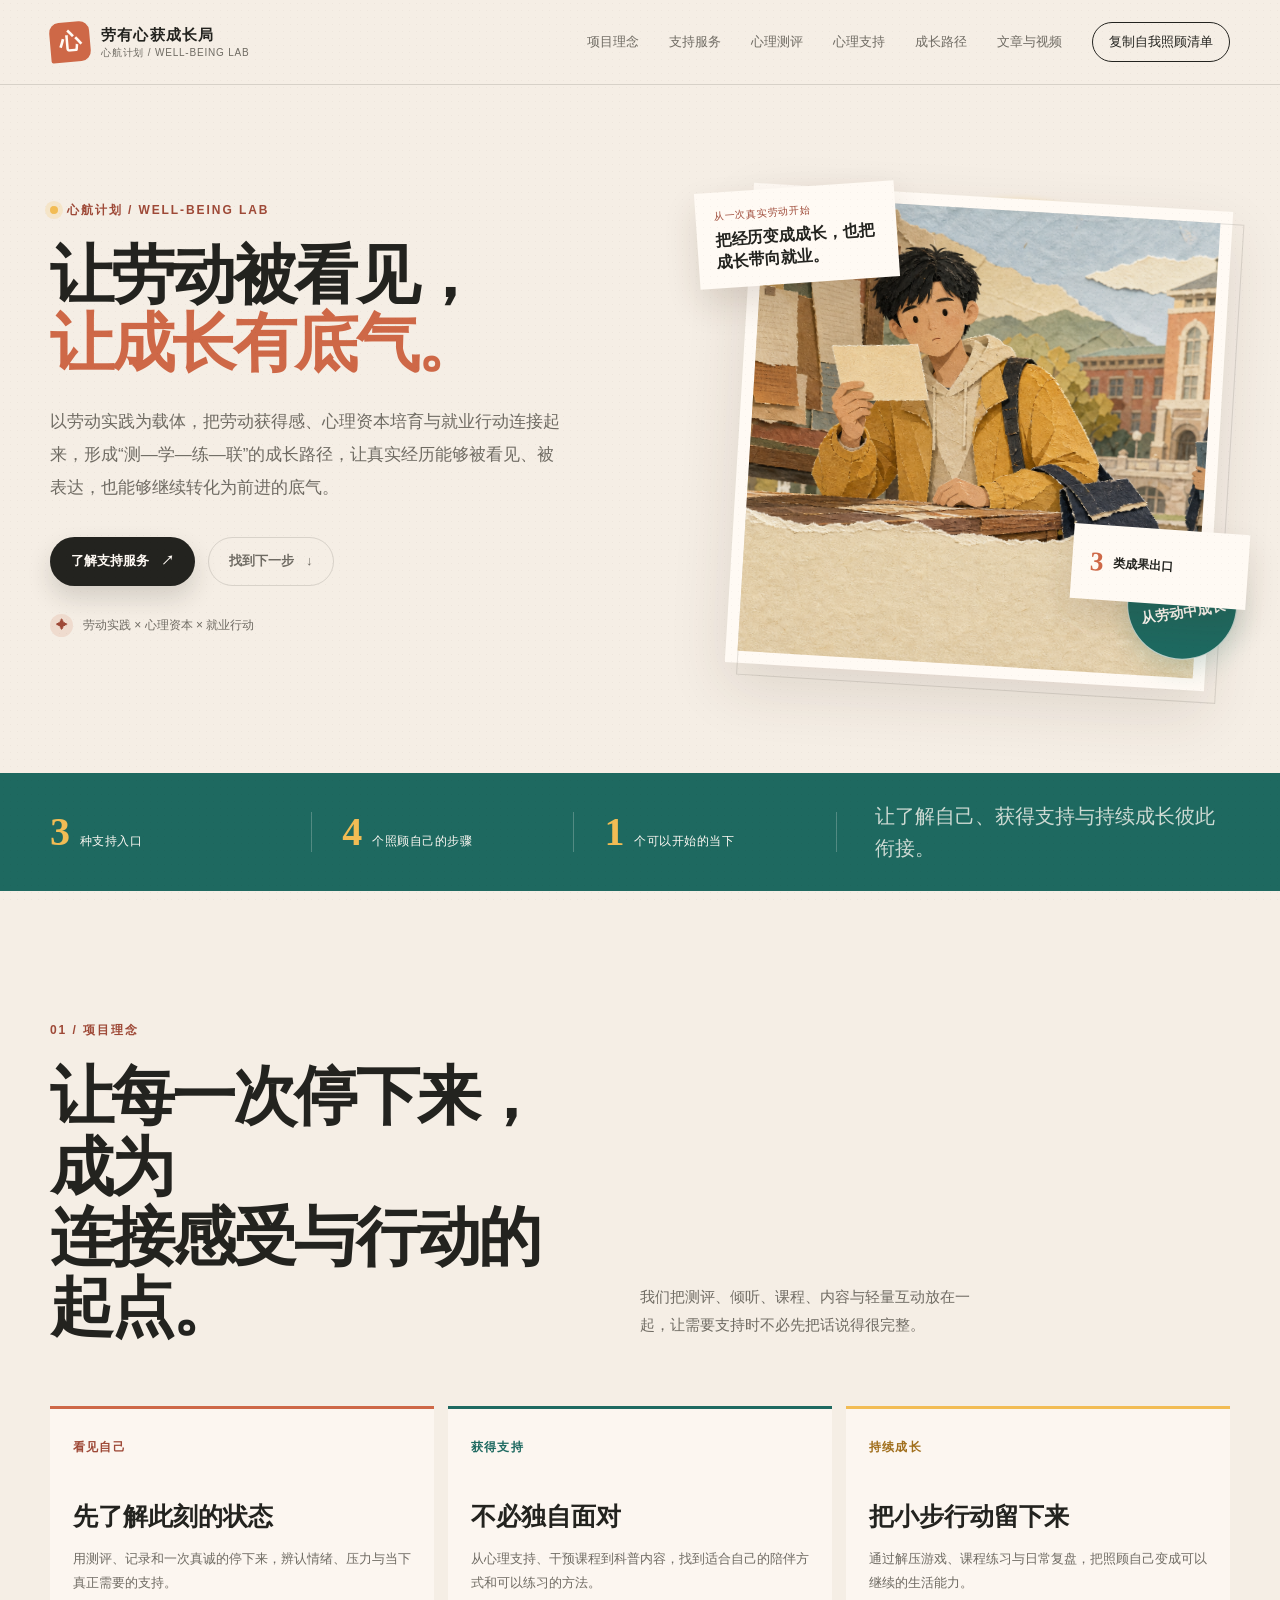
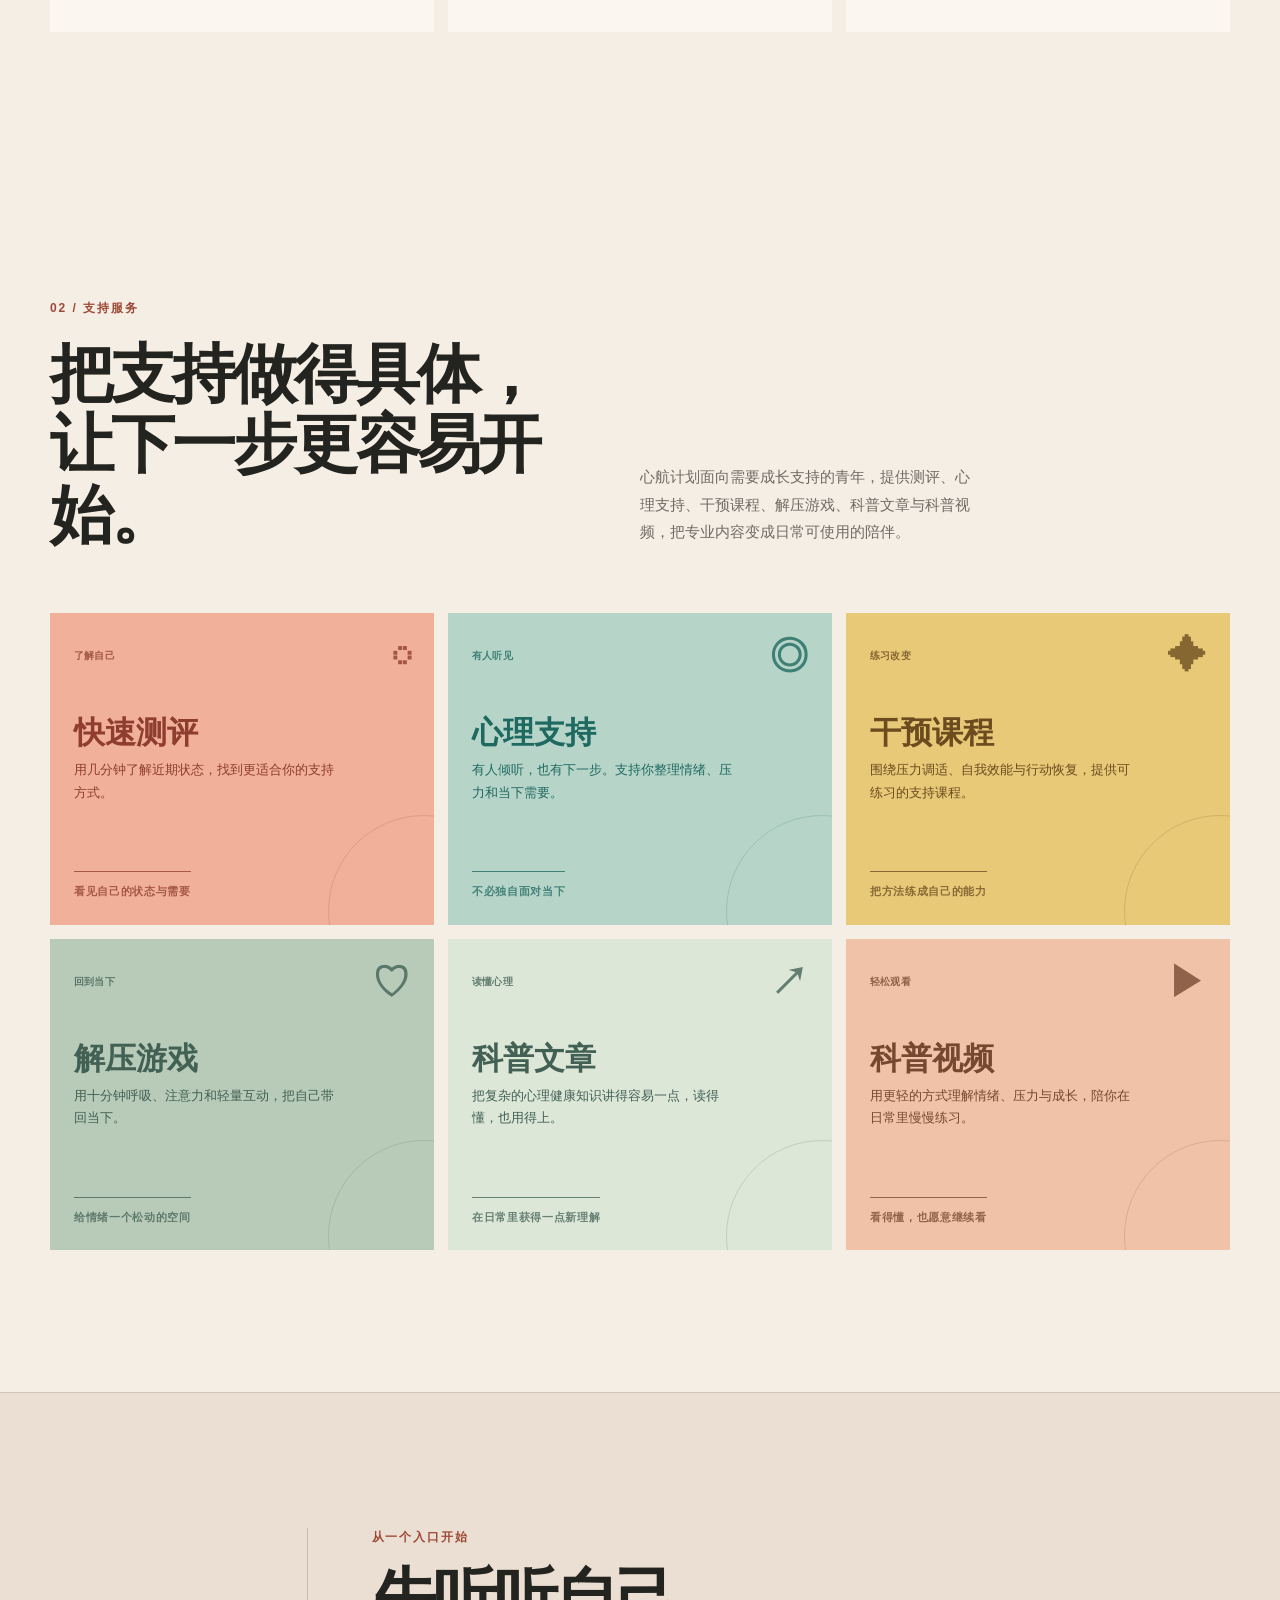
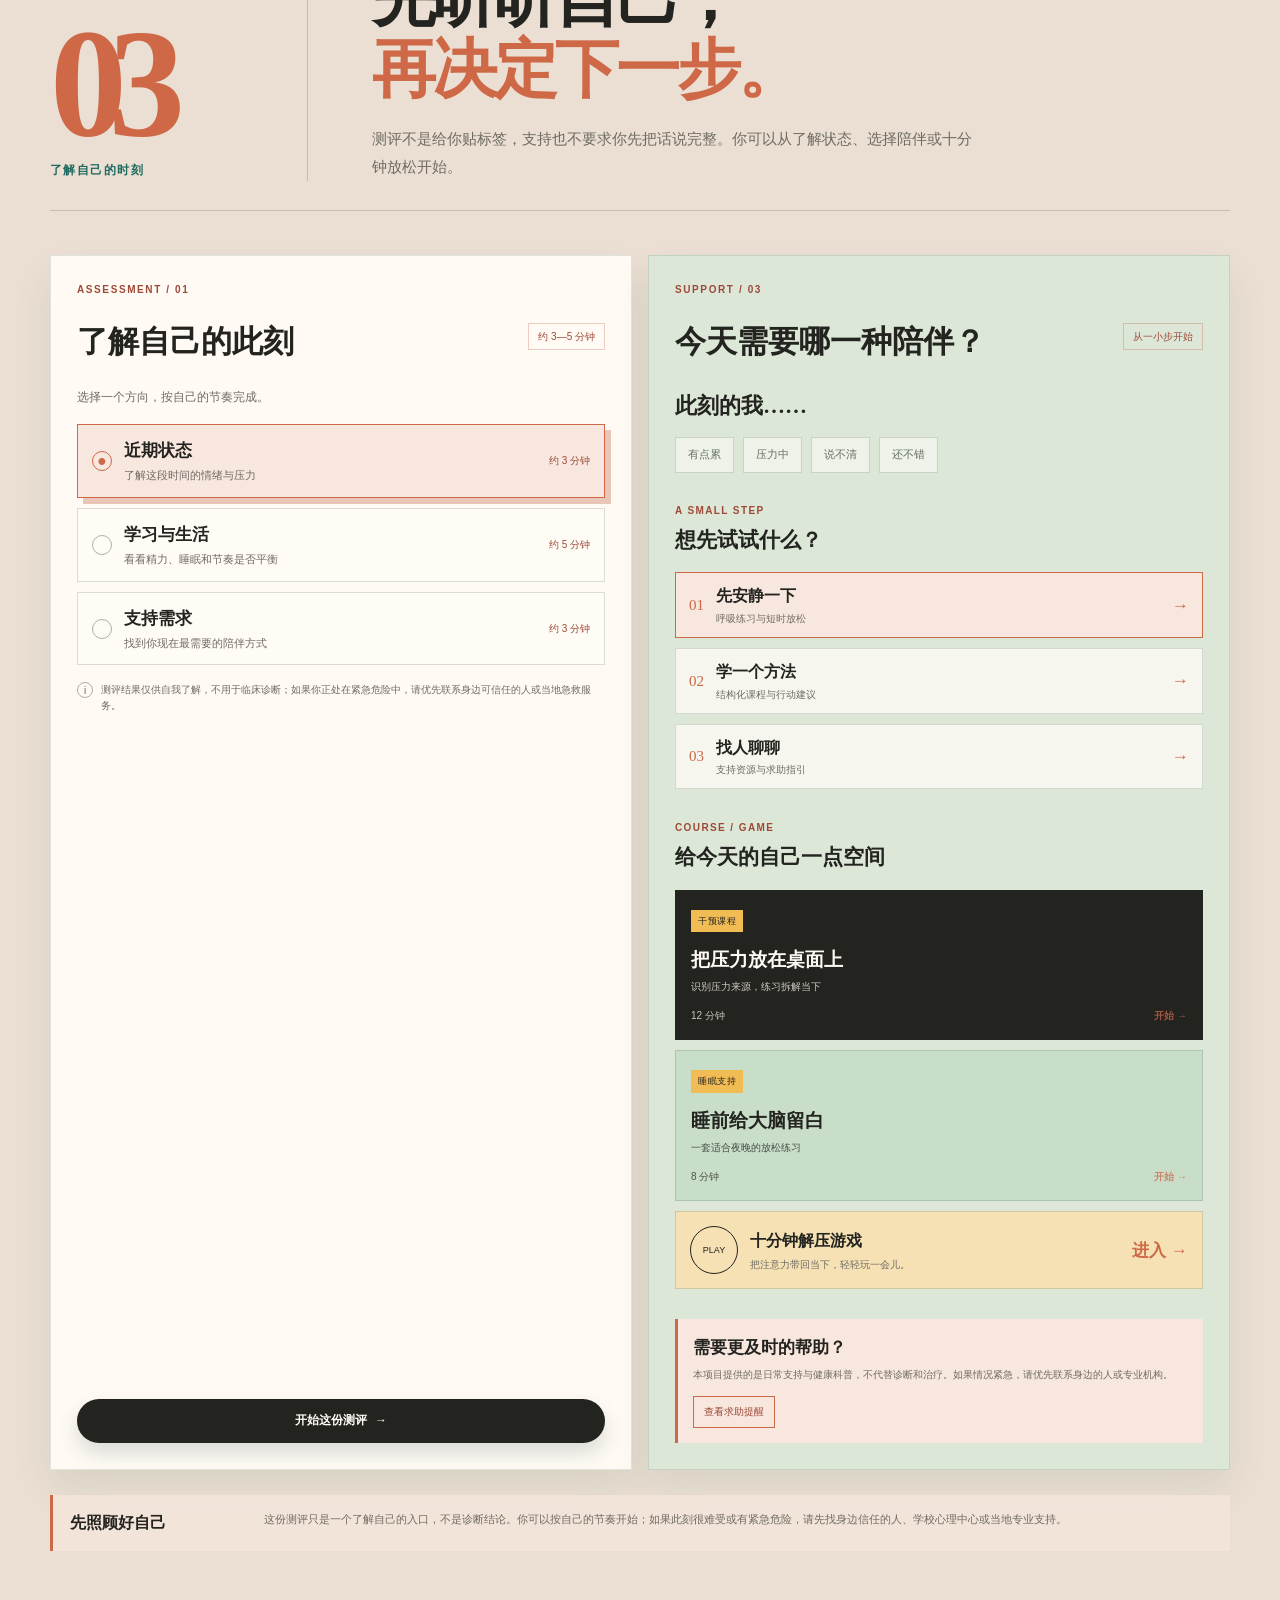
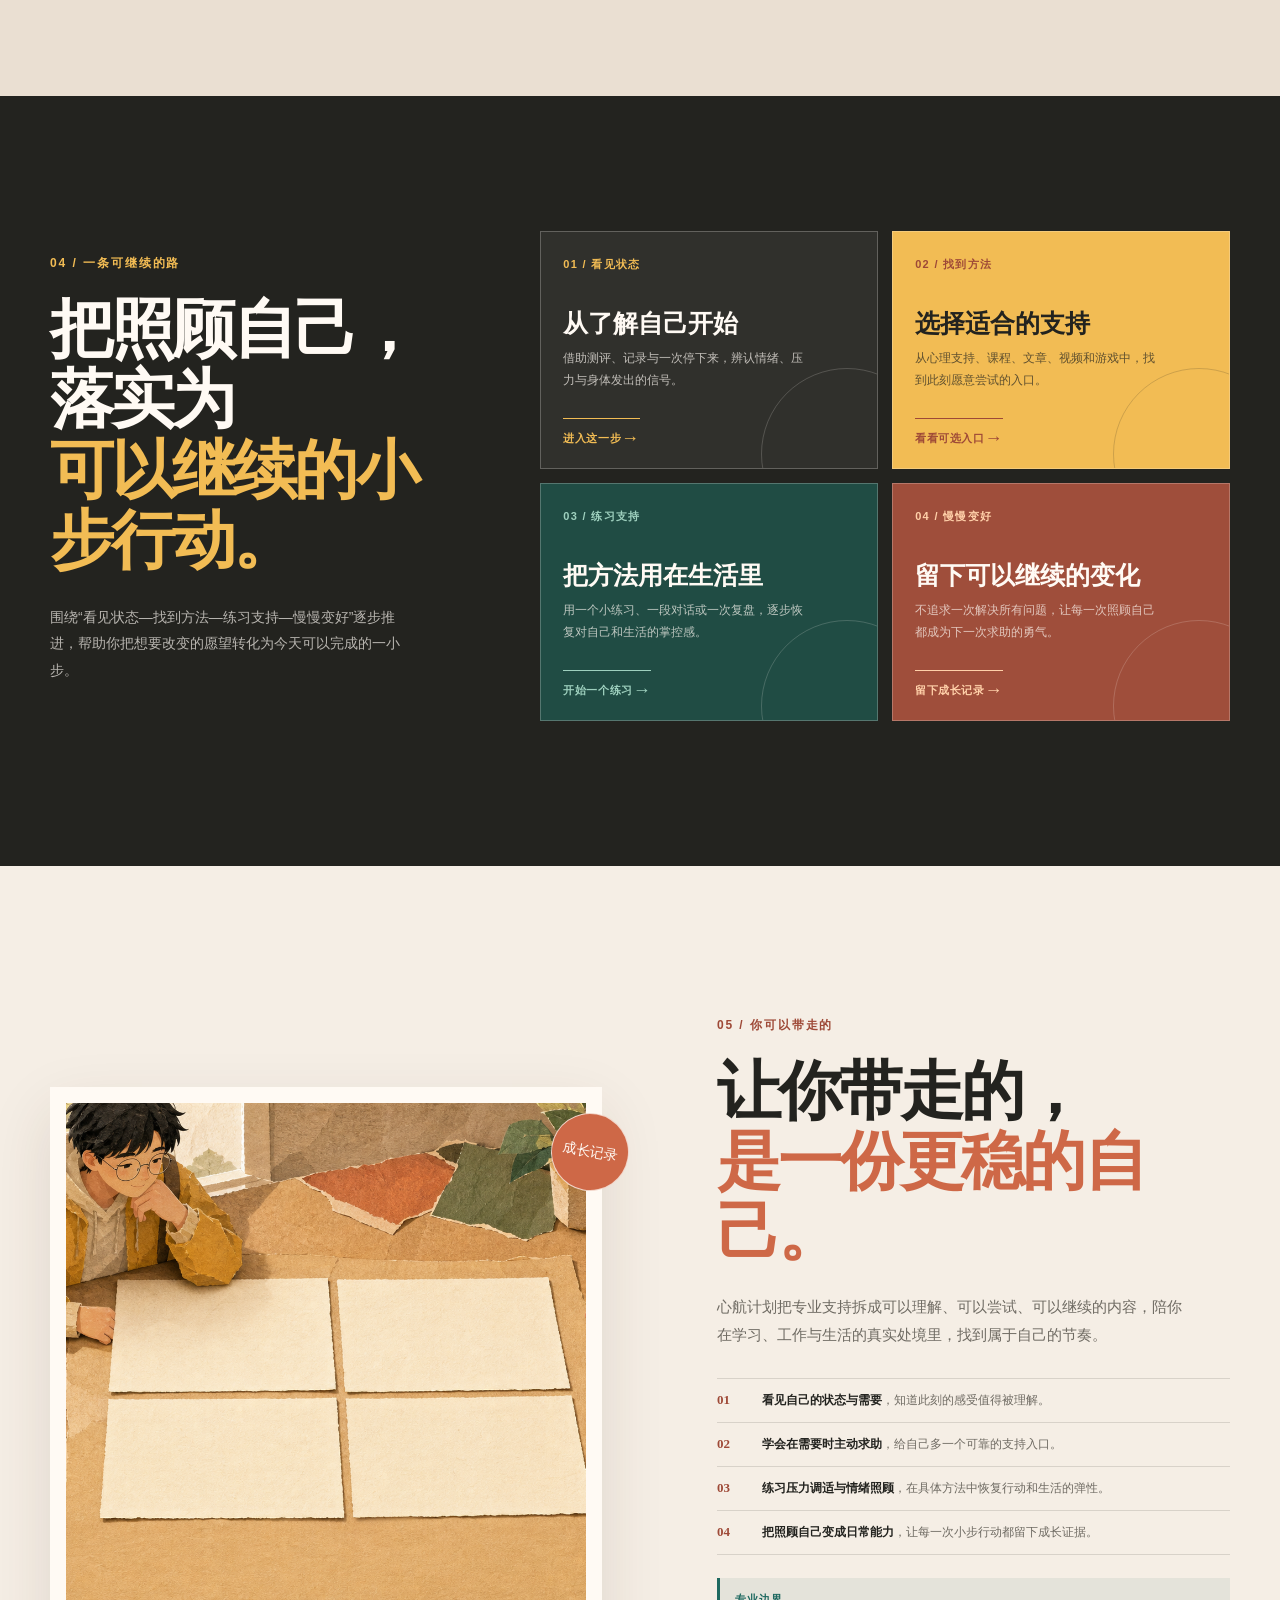
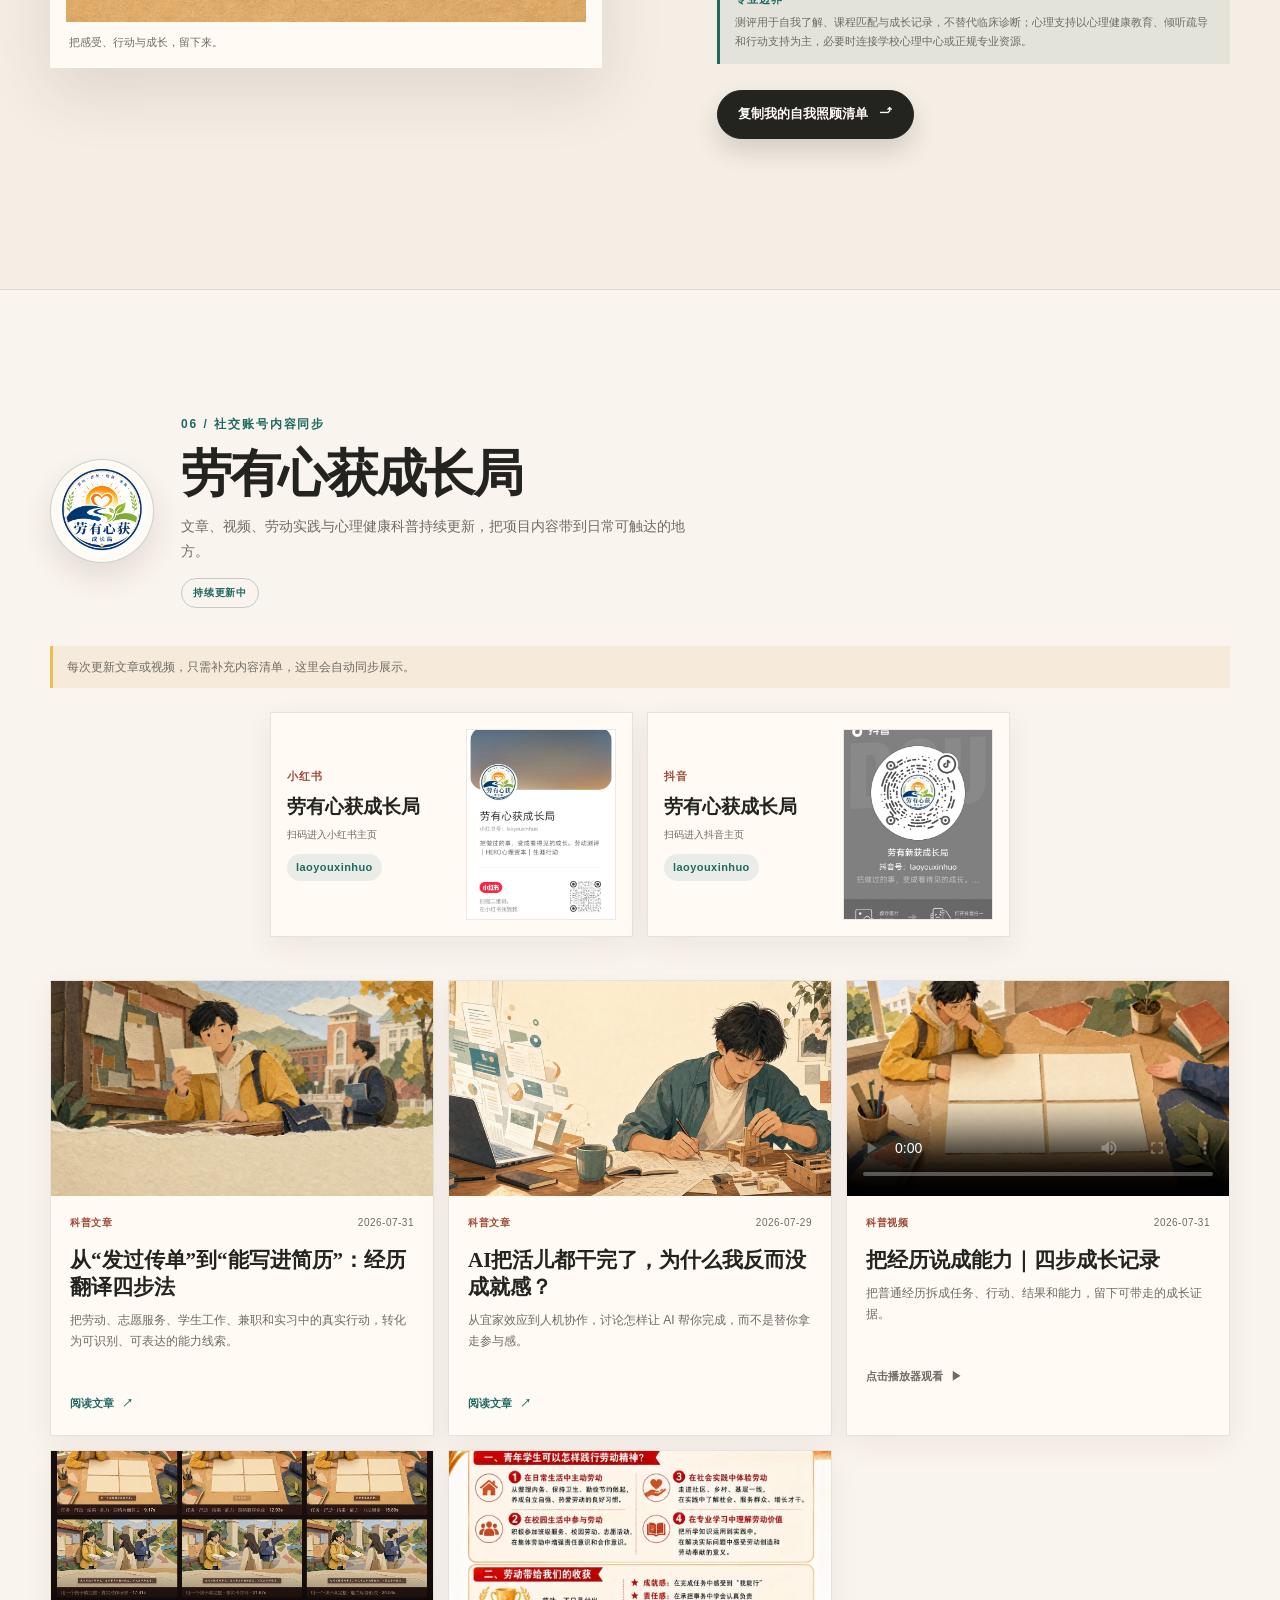
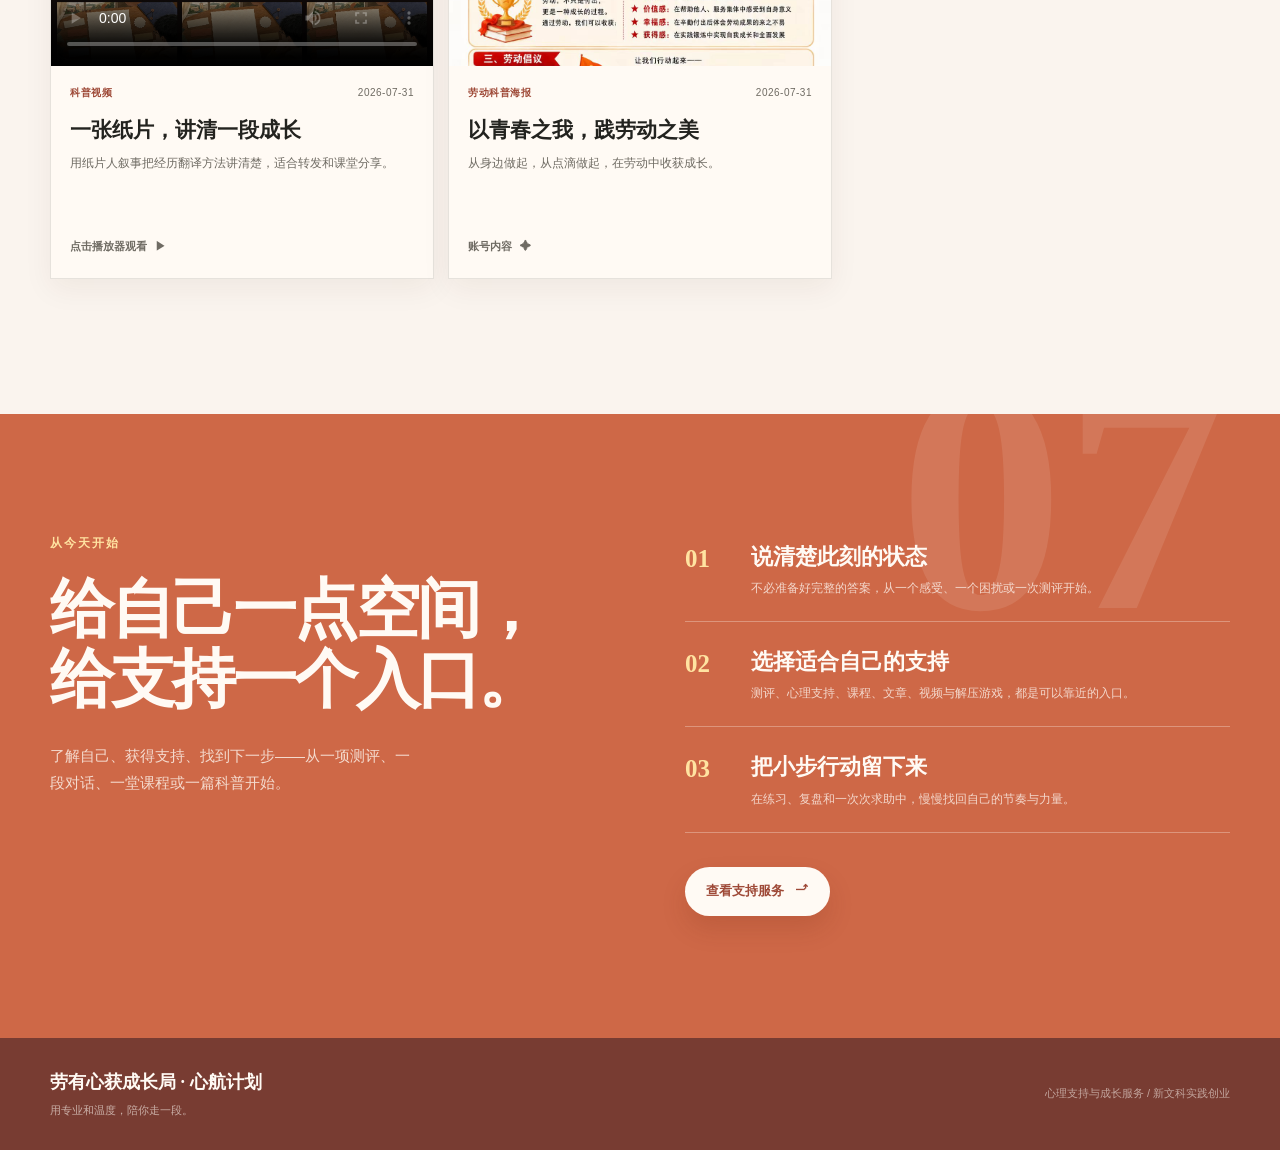
==== commit 9d2f8647: "Make journey steps interactive" ====
--- a/site/index.html
+++ b/site/index.html
@@ -188,10 +188,26 @@
             <p>围绕“看见状态—找到方法—练习支持—慢慢变好”逐步推进，帮助你把想要改变的愿望转化为今天可以完成的一小步。</p>
           </div>
           <div class="journey-grid" data-reveal data-delay="120">
-            <article class="journey-card"><span class="journey-index">01 / 看见状态</span><h3>从了解自己开始</h3><p>借助测评、记录与一次停下来，辨认情绪、压力与身体发出的信号。</p></article>
-            <article class="journey-card"><span class="journey-index">02 / 找到方法</span><h3>选择适合的支持</h3><p>从心理支持、课程、文章、视频和游戏中，找到此刻愿意尝试的入口。</p></article>
-            <article class="journey-card"><span class="journey-index">03 / 练习支持</span><h3>把方法用在生活里</h3><p>用一个小练习、一段对话或一次复盘，逐步恢复对自己和生活的掌控感。</p></article>
-            <article class="journey-card"><span class="journey-index">04 / 慢慢变好</span><h3>留下可以继续的变化</h3><p>不追求一次解决所有问题，让每一次照顾自己都成为下一次求助的勇气。</p></article>
+            <button class="journey-card" type="button" data-journey-open="state" aria-haspopup="dialog">
+              <span class="journey-index">01 / 看见状态</span>
+              <span class="journey-card-copy"><strong>从了解自己开始</strong><span>借助测评、记录与一次停下来，辨认情绪、压力与身体发出的信号。</span></span>
+              <span class="journey-card-action">进入这一步 <span aria-hidden="true">→</span></span>
+            </button>
+            <button class="journey-card" type="button" data-journey-open="method" aria-haspopup="dialog">
+              <span class="journey-index">02 / 找到方法</span>
+              <span class="journey-card-copy"><strong>选择适合的支持</strong><span>从心理支持、课程、文章、视频和游戏中，找到此刻愿意尝试的入口。</span></span>
+              <span class="journey-card-action">看看可选入口 <span aria-hidden="true">→</span></span>
+            </button>
+            <button class="journey-card" type="button" data-journey-open="practice" aria-haspopup="dialog">
+              <span class="journey-index">03 / 练习支持</span>
+              <span class="journey-card-copy"><strong>把方法用在生活里</strong><span>用一个小练习、一段对话或一次复盘，逐步恢复对自己和生活的掌控感。</span></span>
+              <span class="journey-card-action">开始一个练习 <span aria-hidden="true">→</span></span>
+            </button>
+            <button class="journey-card" type="button" data-journey-open="growth" aria-haspopup="dialog">
+              <span class="journey-index">04 / 慢慢变好</span>
+              <span class="journey-card-copy"><strong>留下可以继续的变化</strong><span>不追求一次解决所有问题，让每一次照顾自己都成为下一次求助的勇气。</span></span>
+              <span class="journey-card-action">留下成长记录 <span aria-hidden="true">→</span></span>
+            </button>
           </div>
         </div>
       </section>
--- a/site/styles.css
+++ b/site/styles.css
@@ -398,13 +398,21 @@
 .journey-heading h2 em { color: var(--yellow); }
 .journey-heading > p:last-child { max-width: 365px; margin-top: 27px; color: rgba(255, 250, 244, .68); font-size: 14px; line-height: 1.9; }
 .journey-grid { display: grid; grid-template-columns: repeat(2, 1fr); gap: 14px; }
-.journey-card { min-height: 220px; padding: 24px 22px; border: 1px solid rgba(255, 250, 244, .22); background: rgba(255, 250, 244, .06); }
-.journey-card:nth-child(2) { transform: translateY(22px); background: rgba(242, 188, 84, .13); }
-.journey-card:nth-child(3) { background: rgba(30, 105, 96, .34); }
-.journey-card:nth-child(4) { transform: translateY(22px); background: rgba(206, 104, 71, .24); }
-.journey-index { color: var(--yellow); font-size: 11px; font-weight: 800; letter-spacing: .12em; }
-.journey-card h3 { margin: 54px 0 10px; font-family: var(--serif); font-size: 25px; }
-.journey-card p { margin: 0; color: rgba(255, 250, 244, .68); font-size: 12px; line-height: 1.8; }
+.journey-card { --journey-accent: var(--yellow); position: relative; display: flex; flex-direction: column; justify-content: space-between; width: 100%; min-height: 238px; padding: 24px 22px 20px; overflow: hidden; border: 1px solid rgba(255, 250, 244, .24); color: var(--white); background: rgba(255, 250, 244, .06); font: inherit; text-align: left; cursor: pointer; transition: transform .25s ease, box-shadow .25s ease, border-color .25s ease; }
+.journey-card::after { content: ""; position: absolute; right: -56px; bottom: -72px; width: 170px; height: 170px; border: 1px solid currentColor; border-radius: 50%; opacity: .18; pointer-events: none; }
+.journey-card:nth-child(2) { --journey-accent: var(--orange-dark); color: var(--ink); background: var(--yellow); }
+.journey-card:nth-child(3) { --journey-accent: #9ed0be; background: rgba(30, 105, 96, .58); }
+.journey-card:nth-child(4) { --journey-accent: #ffd0a9; background: #9f4e3b; }
+.journey-card:hover { transform: translateY(-6px); box-shadow: 0 18px 34px rgba(0, 0, 0, .2); border-color: var(--journey-accent); }
+.journey-card:focus-visible { outline: 3px solid var(--journey-accent); outline-offset: 4px; }
+.journey-index { position: relative; z-index: 1; color: var(--journey-accent); font-size: 11px; font-weight: 800; letter-spacing: .12em; }
+.journey-card-copy { position: relative; z-index: 1; display: block; max-width: 245px; margin: 34px 0 24px; }
+.journey-card-copy strong, .journey-card-copy span { display: block; }
+.journey-card-copy strong { margin-bottom: 10px; font-family: var(--serif); font-size: 25px; line-height: 1.15; }
+.journey-card-copy span { color: currentColor; opacity: .7; font-size: 12px; line-height: 1.8; }
+.journey-card-action { position: relative; z-index: 1; display: flex; justify-content: space-between; align-items: center; padding-top: 11px; border-top: 1px solid currentColor; color: var(--journey-accent); font-size: 11px; font-weight: 800; letter-spacing: .05em; }
+.journey-card-action span { font-size: 18px; line-height: .7; transition: transform .2s ease; }
+.journey-card:hover .journey-card-action span, .journey-card:focus-visible .journey-card-action span { transform: translateX(4px); }
 
 .content-section { display: grid; grid-template-columns: minmax(0, 1fr) minmax(0, .93fr); gap: clamp(54px, 9vw, 128px); align-items: center; }
 .content-image { position: relative; padding: 16px; background: var(--white); box-shadow: var(--shadow); transform: rotate(-2.7deg); }
@@ -452,7 +460,7 @@
   .experience-safety { grid-template-columns: 1fr; gap: 7px; }
   .assessment-result .experience-button-outline { margin-left: 0; }
   .journey-section { padding-top: 94px; padding-bottom: 100px; }
-  .journey-card:nth-child(2), .journey-card:nth-child(4) { transform: none; }
+  .journey-card { min-height: 225px; }
   .content-section { padding-top: 94px; padding-bottom: 100px; }
   .safety-shell { padding-top: 80px; padding-bottom: 80px; }
   .content-image::after { right: -10px; width: 63px; height: 63px; font-size: 12px; }
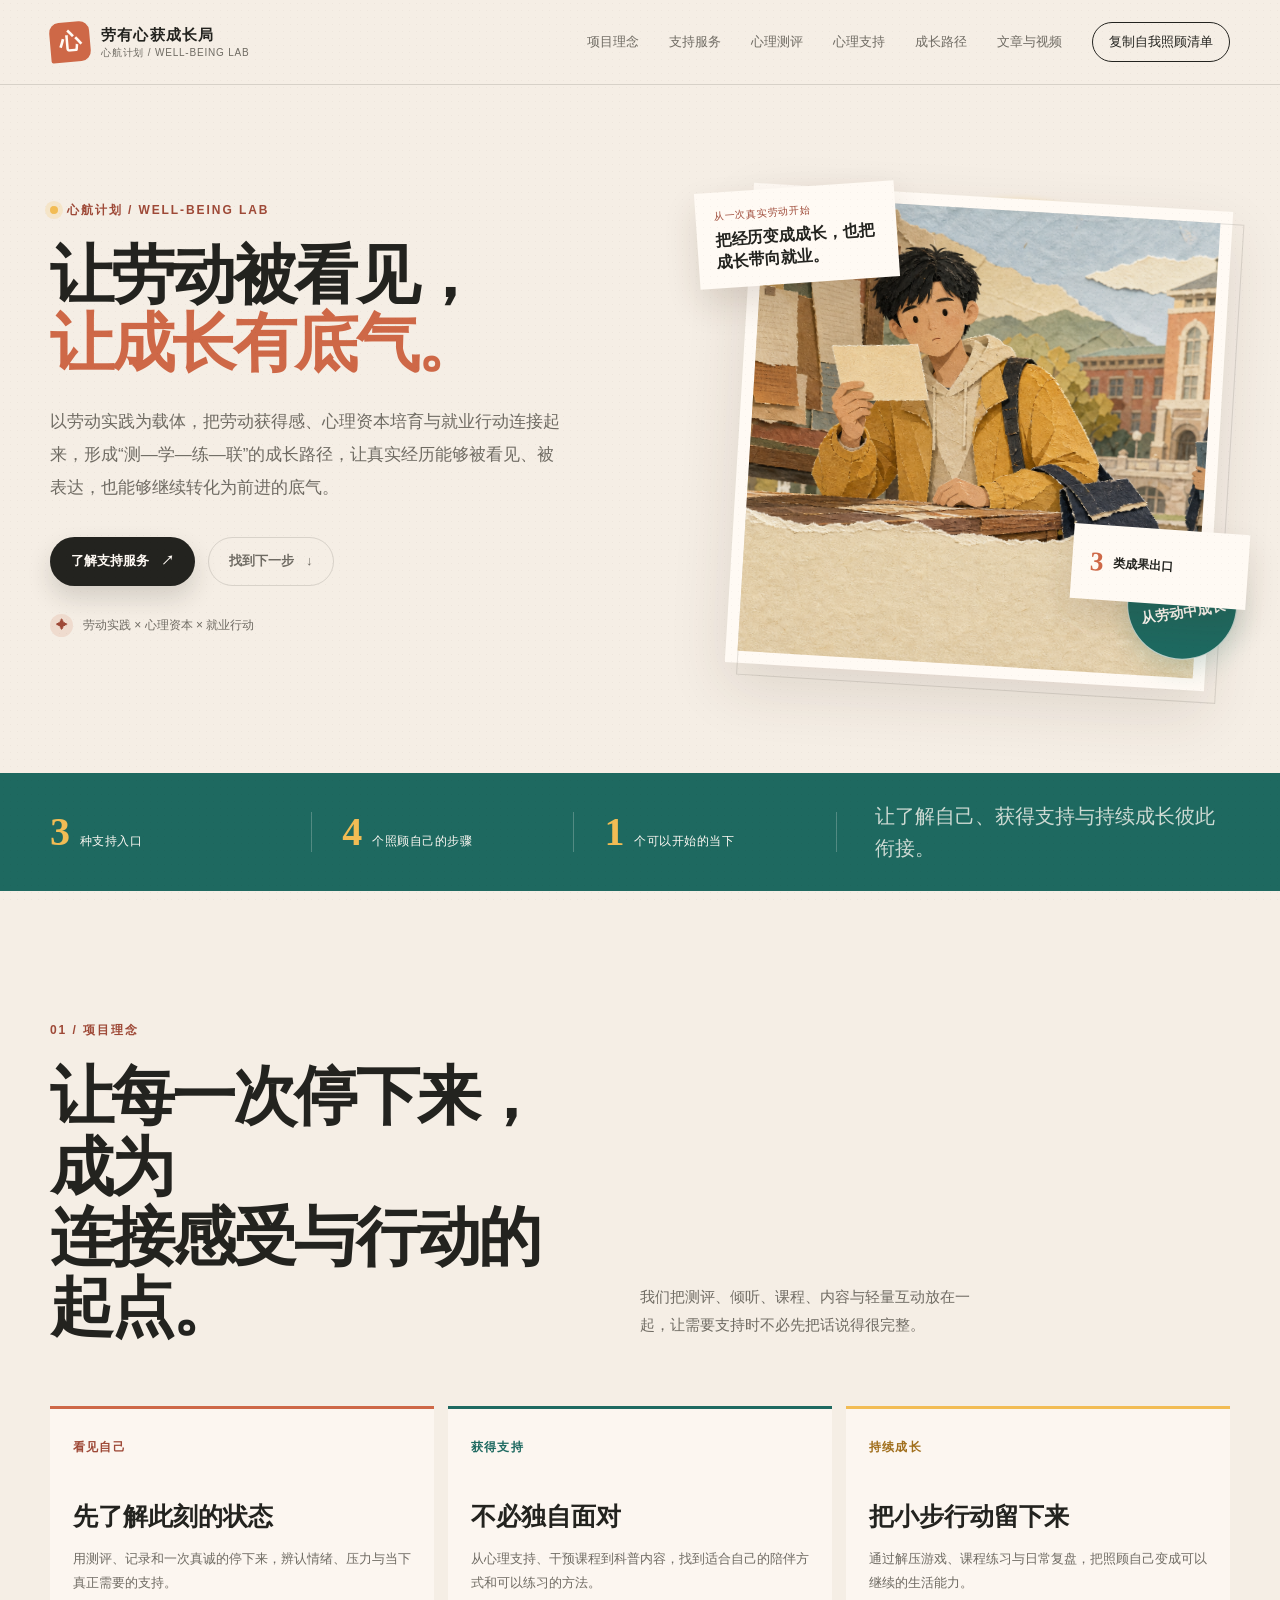
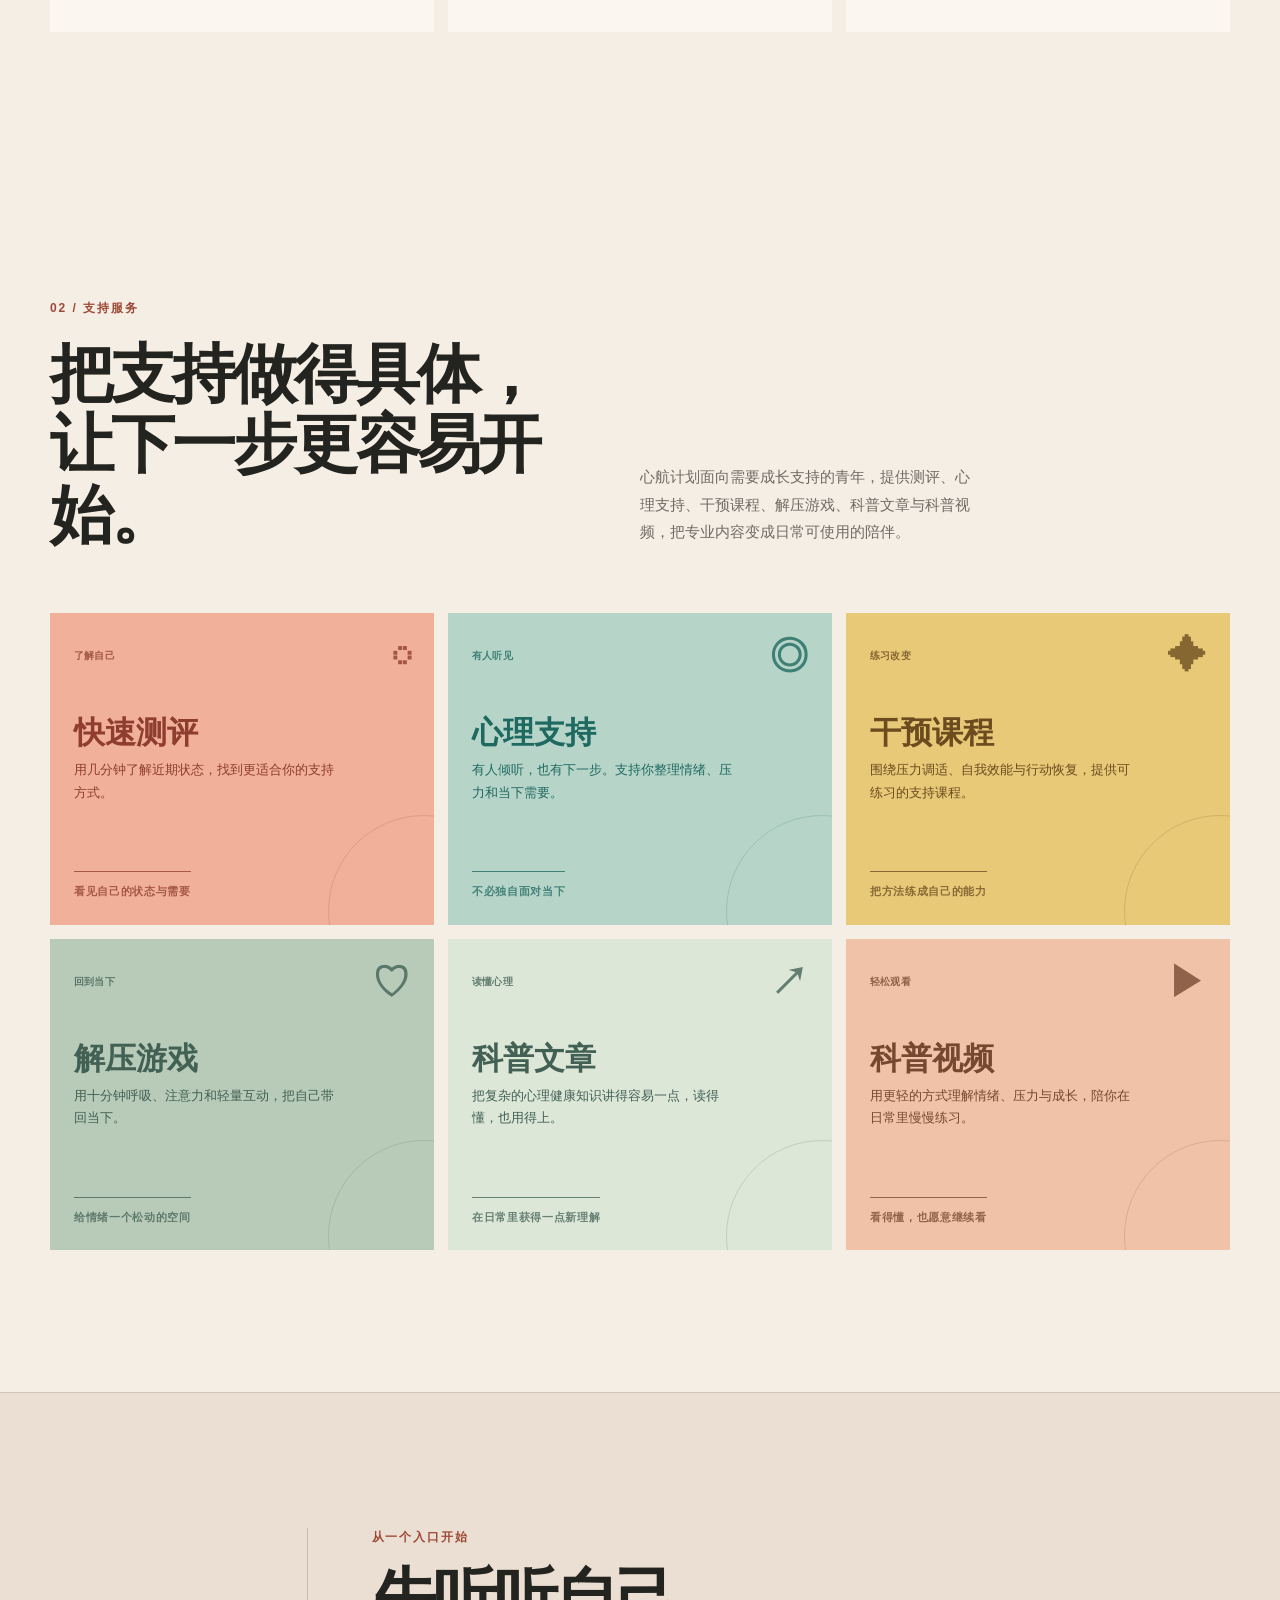
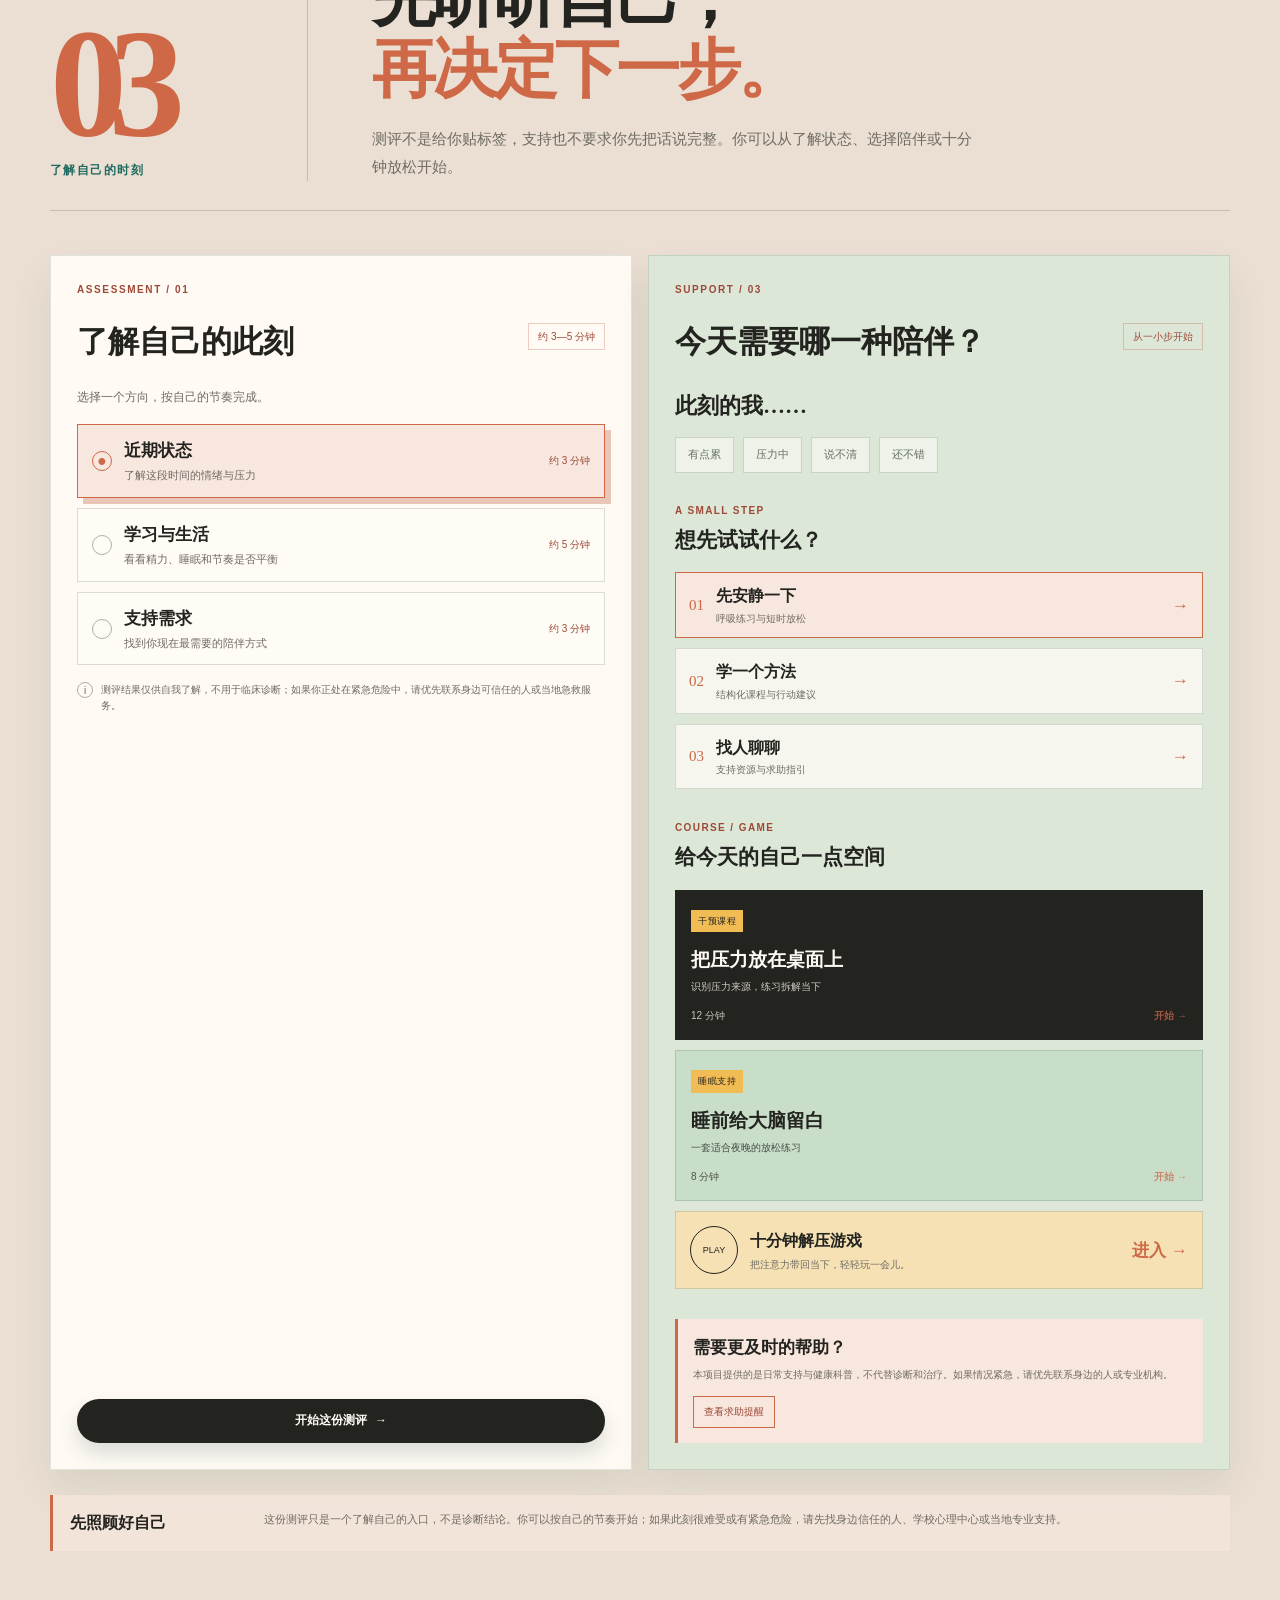
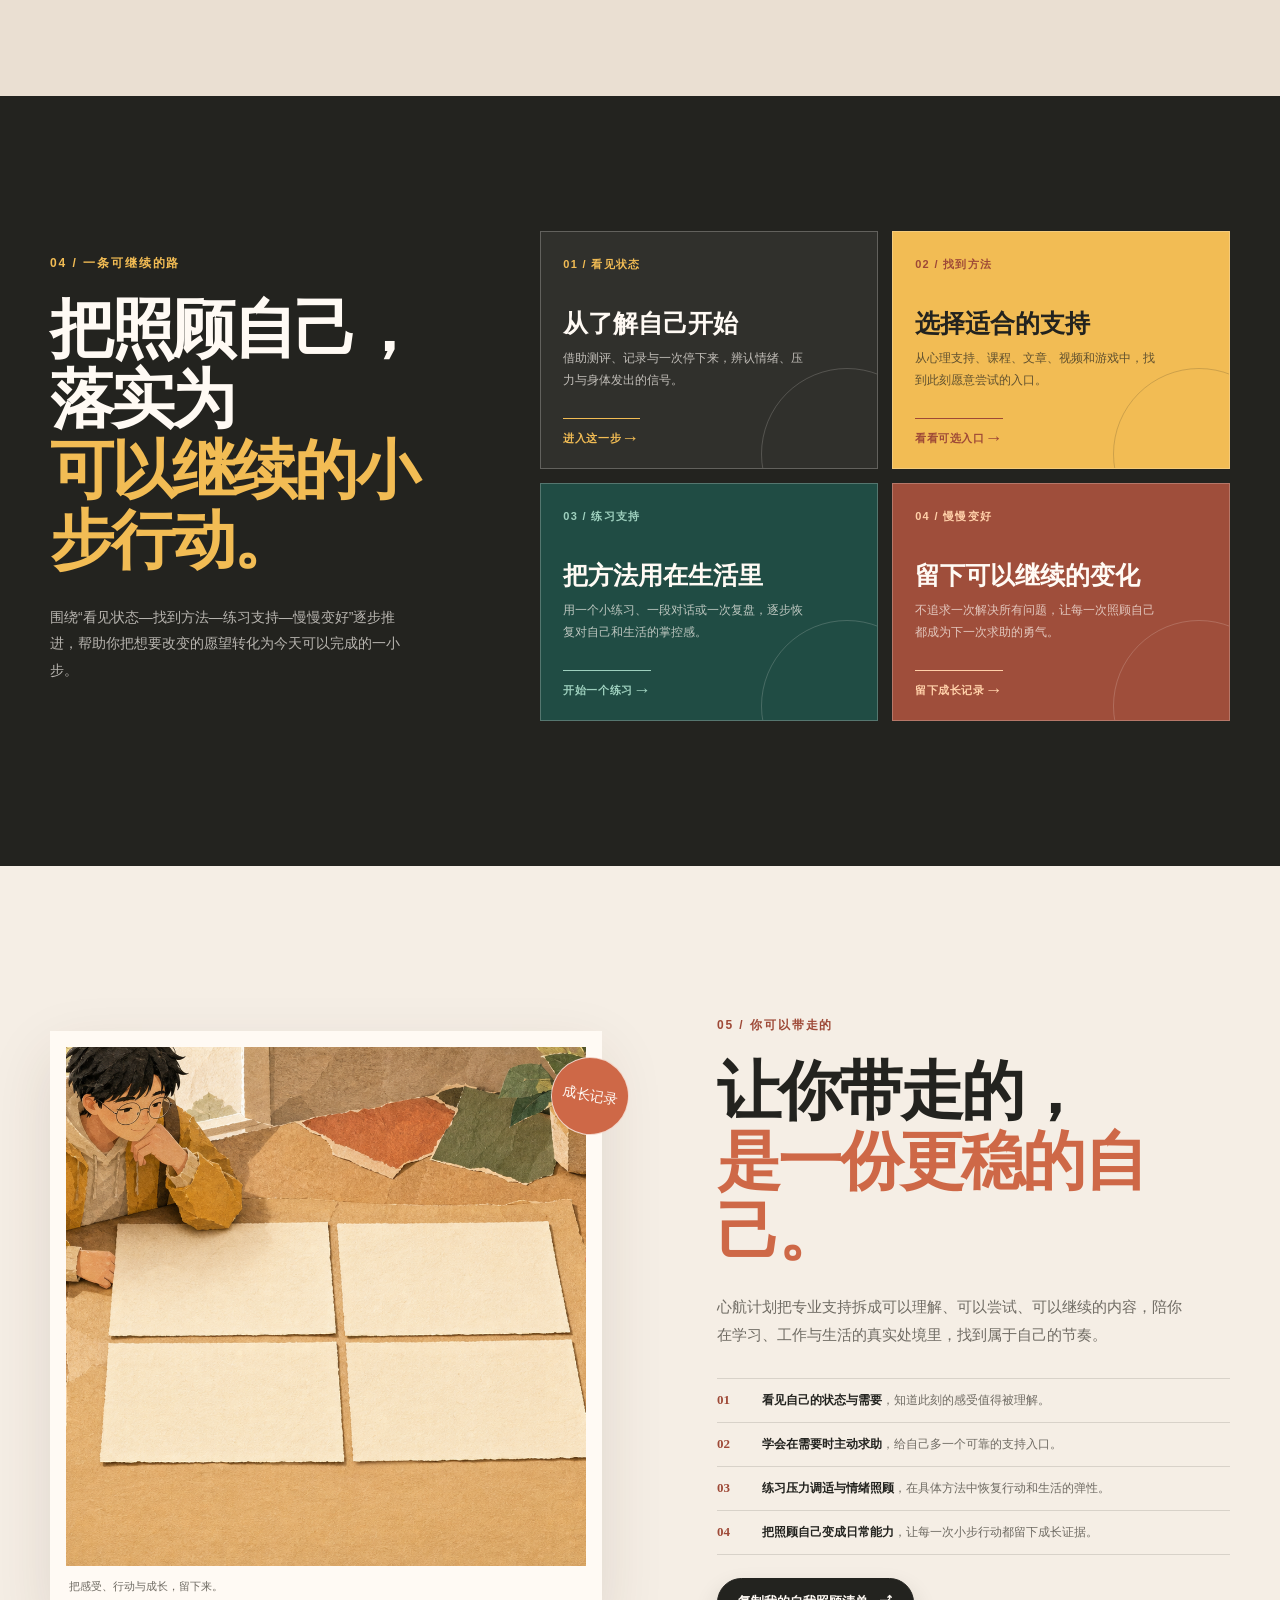
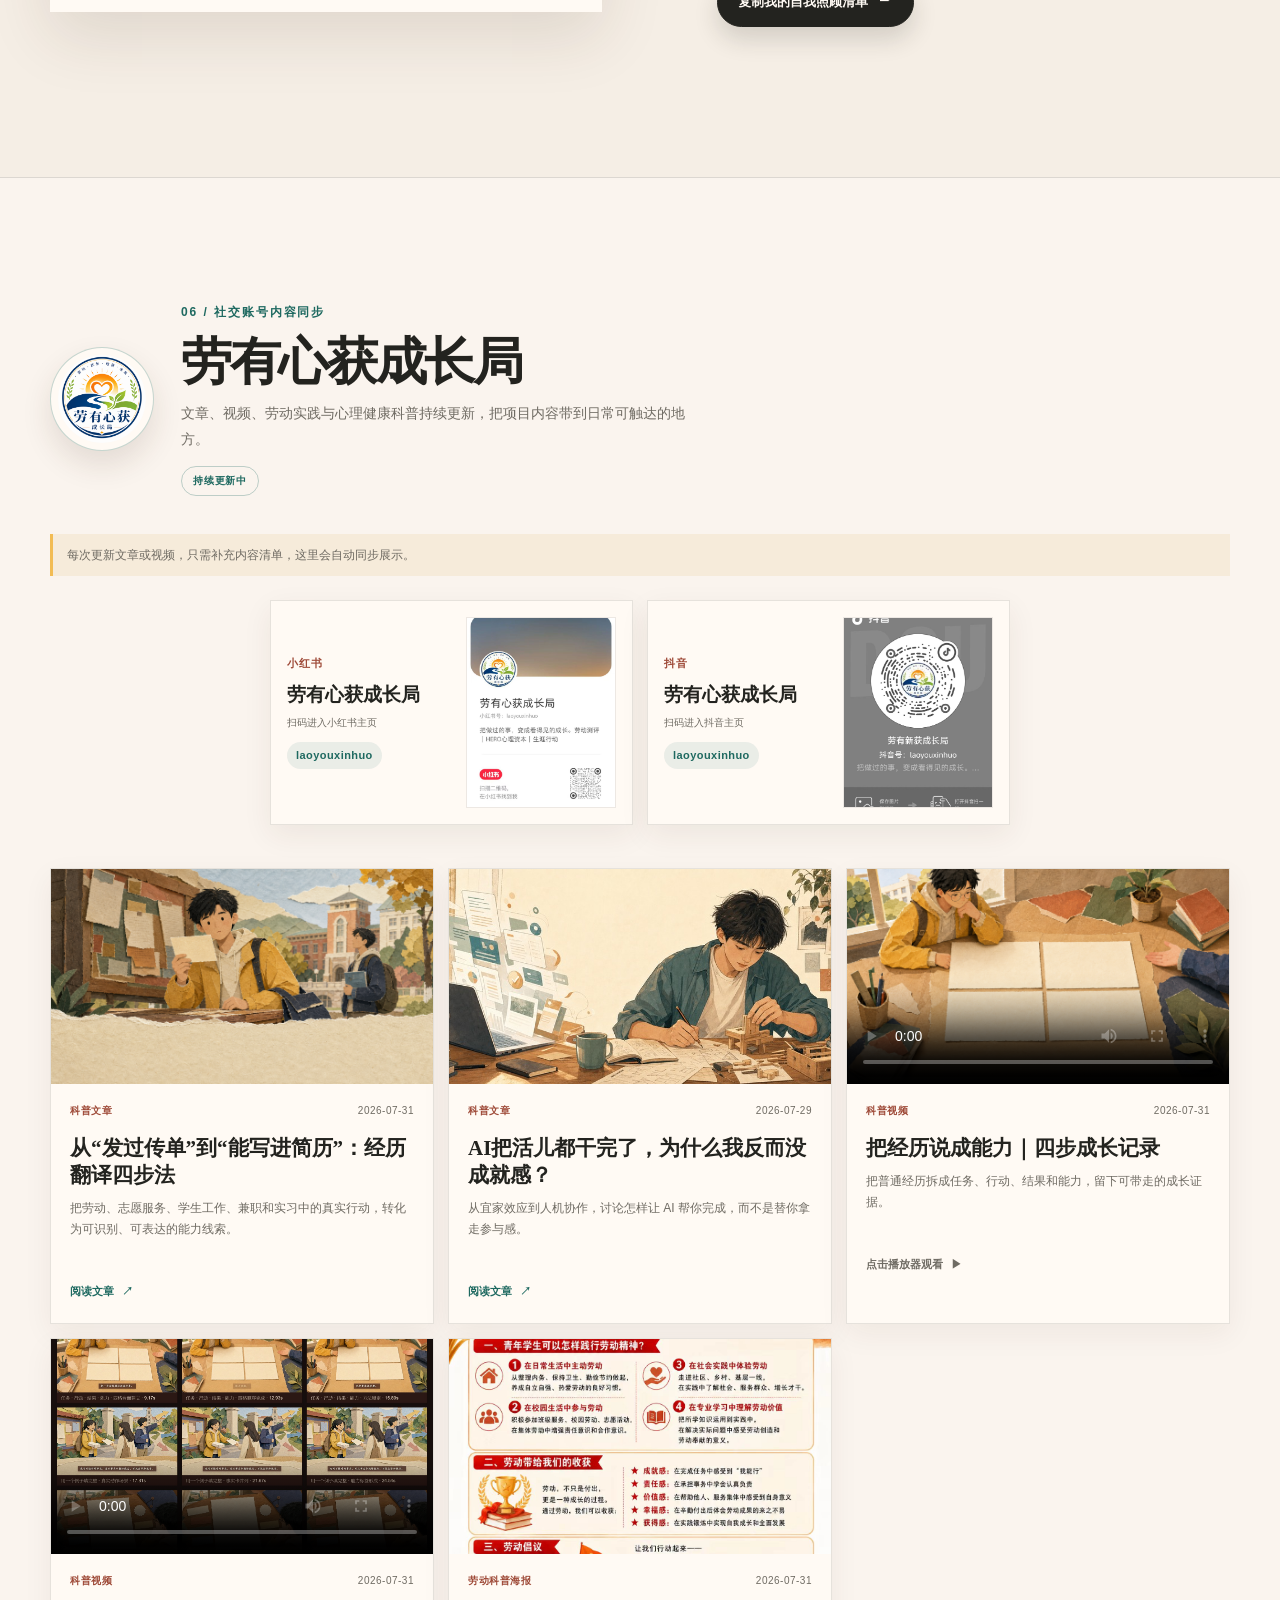
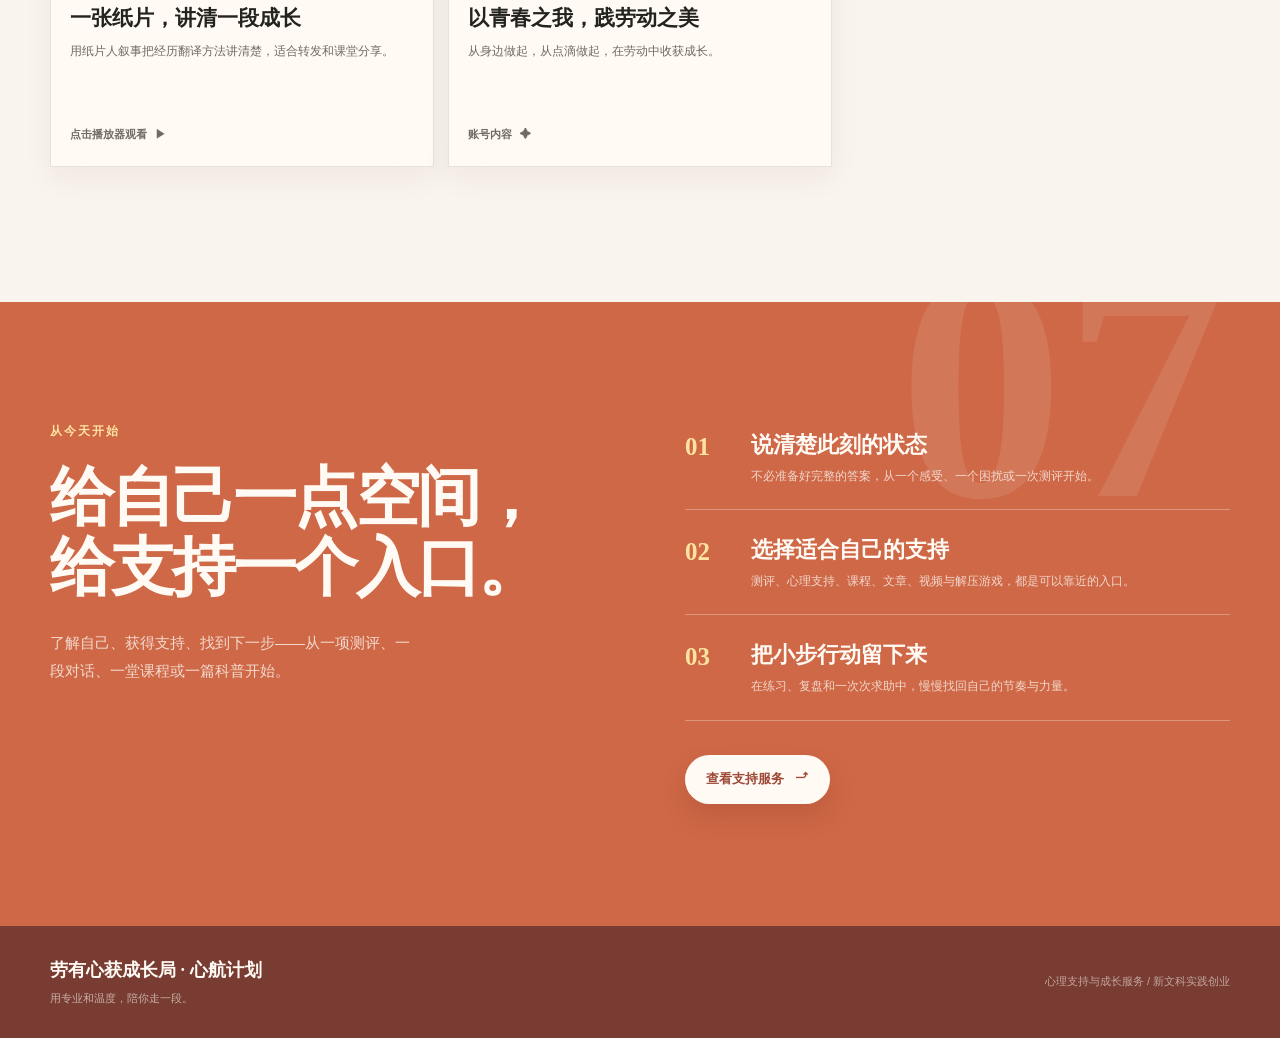
==== commit 481a272f: "Remove detailed boundary note" ====
--- a/site/index.html
+++ b/site/index.html
@@ -227,7 +227,6 @@
             <div><span>03</span><p><strong>练习压力调适与情绪照顾</strong>，在具体方法中恢复行动和生活的弹性。</p></div>
             <div><span>04</span><p><strong>把照顾自己变成日常能力</strong>，让每一次小步行动都留下成长证据。</p></div>
           </div>
-          <div class="boundary-note"><strong>专业边界</strong><p>测评用于自我了解、课程匹配与成长记录，不替代临床诊断；心理支持以心理健康教育、倾听疏导和行动支持为主，必要时连接学校心理中心或正规专业资源。</p></div>
           <button class="button button-primary" type="button" data-copy-template>复制我的自我照顾清单 <span aria-hidden="true">⤴</span></button>
         </div>
       </section>
--- a/site/styles.css
+++ b/site/styles.css
@@ -489,10 +489,6 @@
 .goal-list span { color: var(--orange-dark); font-family: var(--serif); font-size: 13px; font-weight: 700; }
 .goal-list p { margin: 0; color: var(--muted); font-size: 12px; line-height: 1.75; }
 .goal-list strong { color: var(--ink); font-weight: 800; }
-.boundary-note { margin: 0 0 26px; padding: 13px 15px; border-left: 3px solid var(--green); background: rgba(30, 105, 96, .08); }
-.boundary-note strong { display: block; margin-bottom: 4px; color: var(--green); font-size: 11px; letter-spacing: .08em; }
-.boundary-note p { margin: 0; color: var(--muted); font-size: 11px; line-height: 1.75; }
-
 @media (max-width: 900px) {
   .value-grid { grid-template-columns: repeat(3, 1fr); }
 }
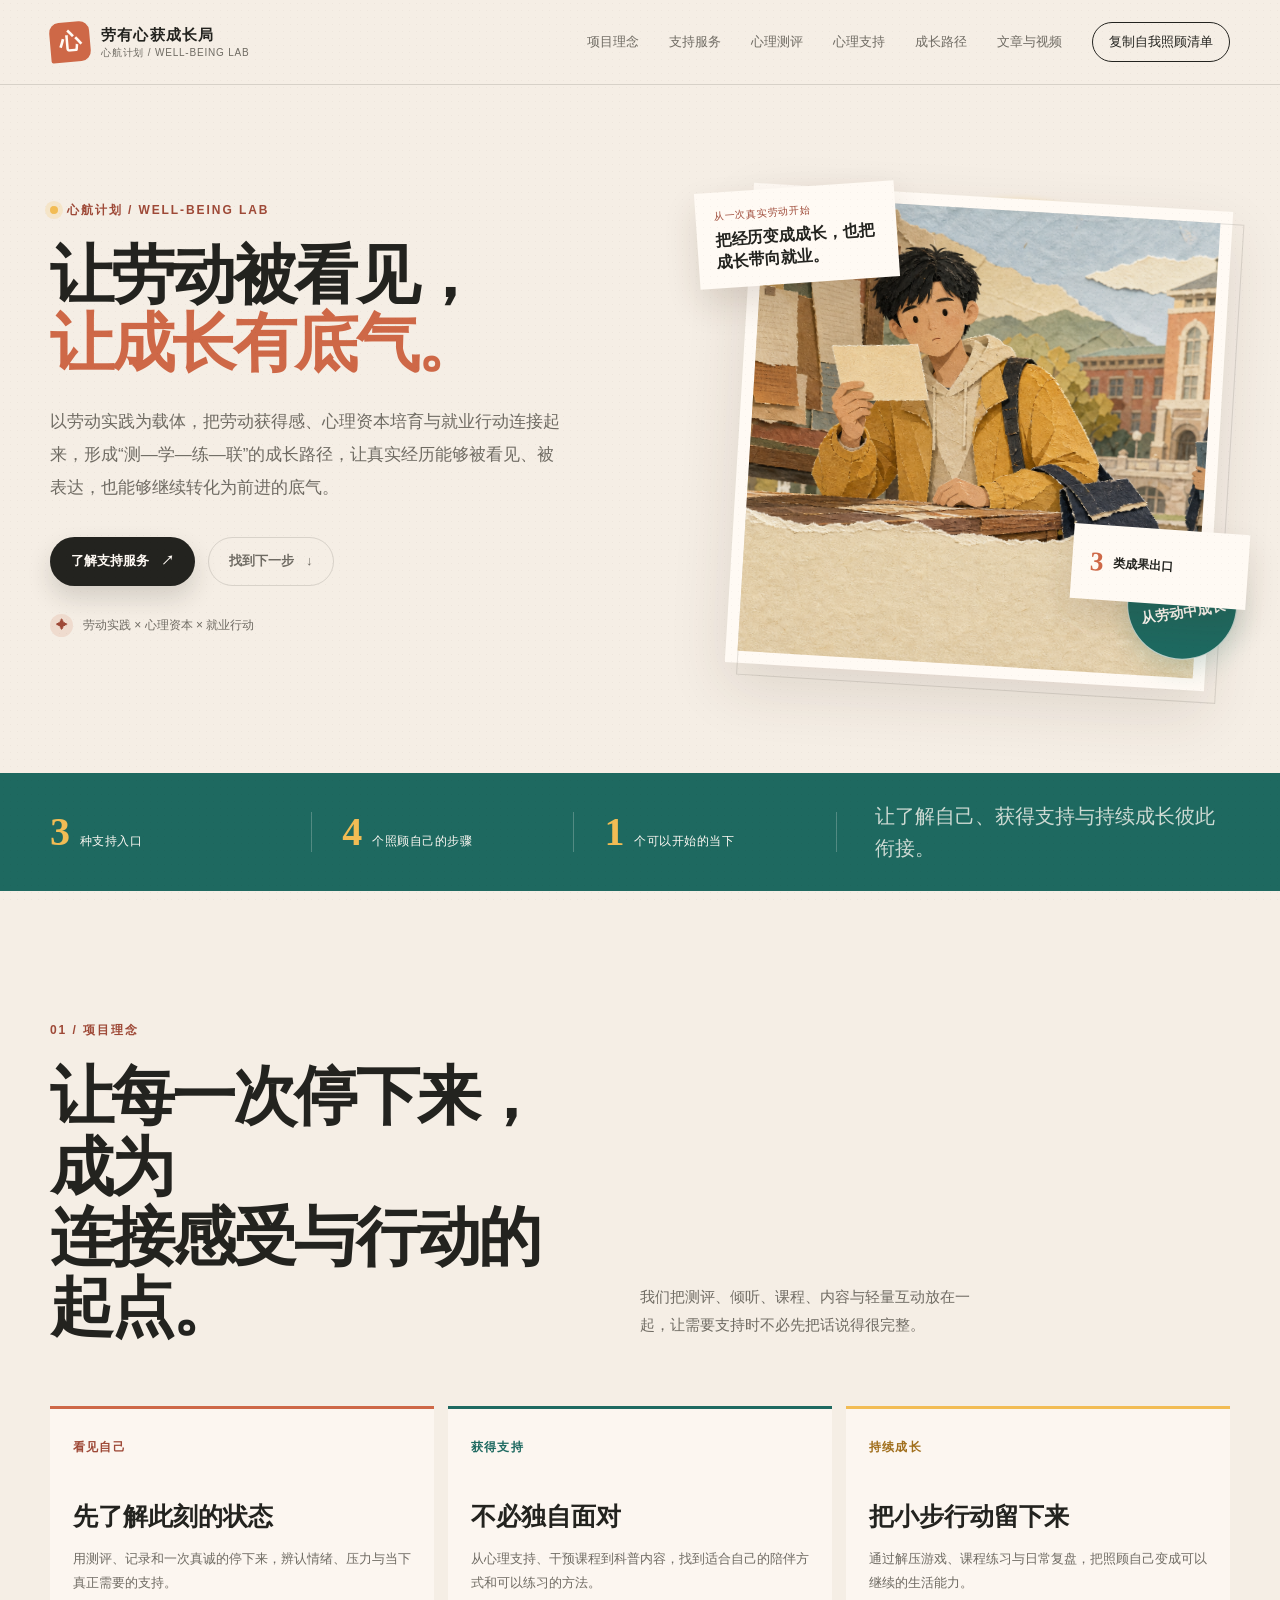
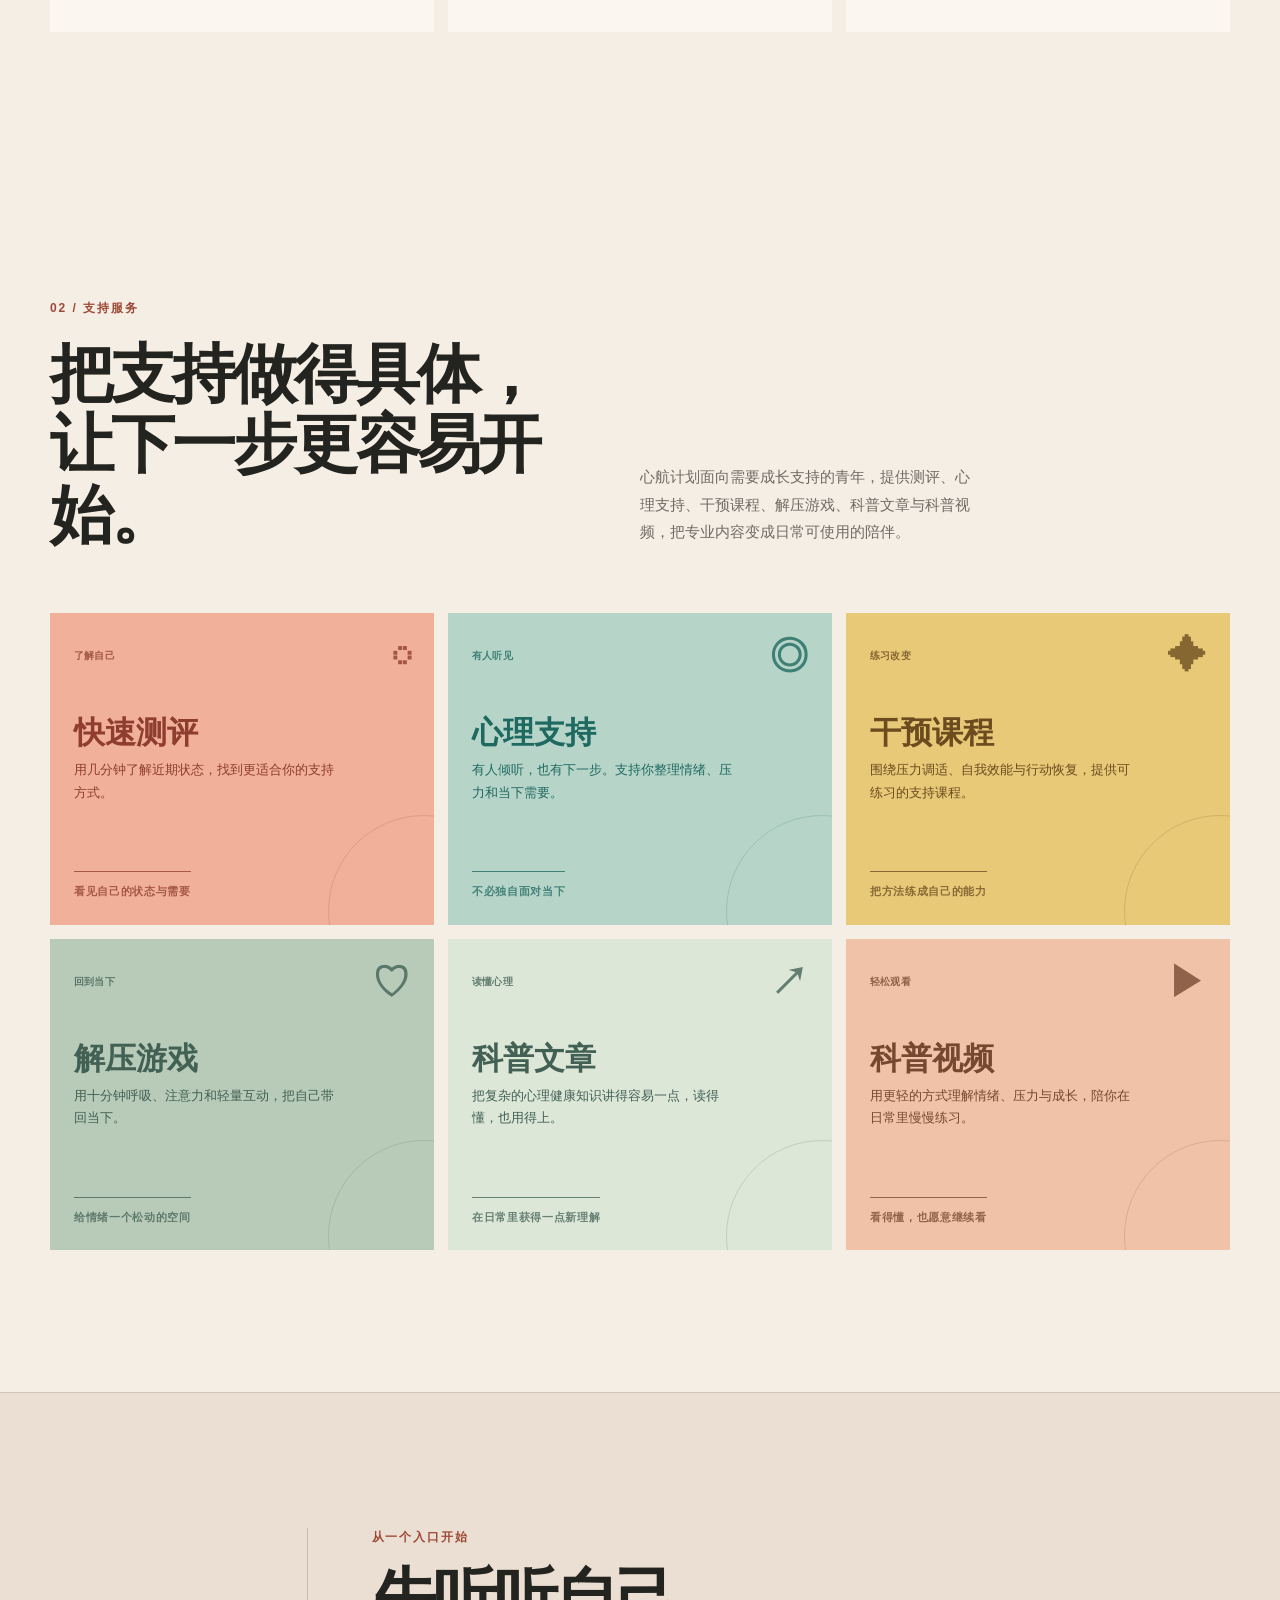
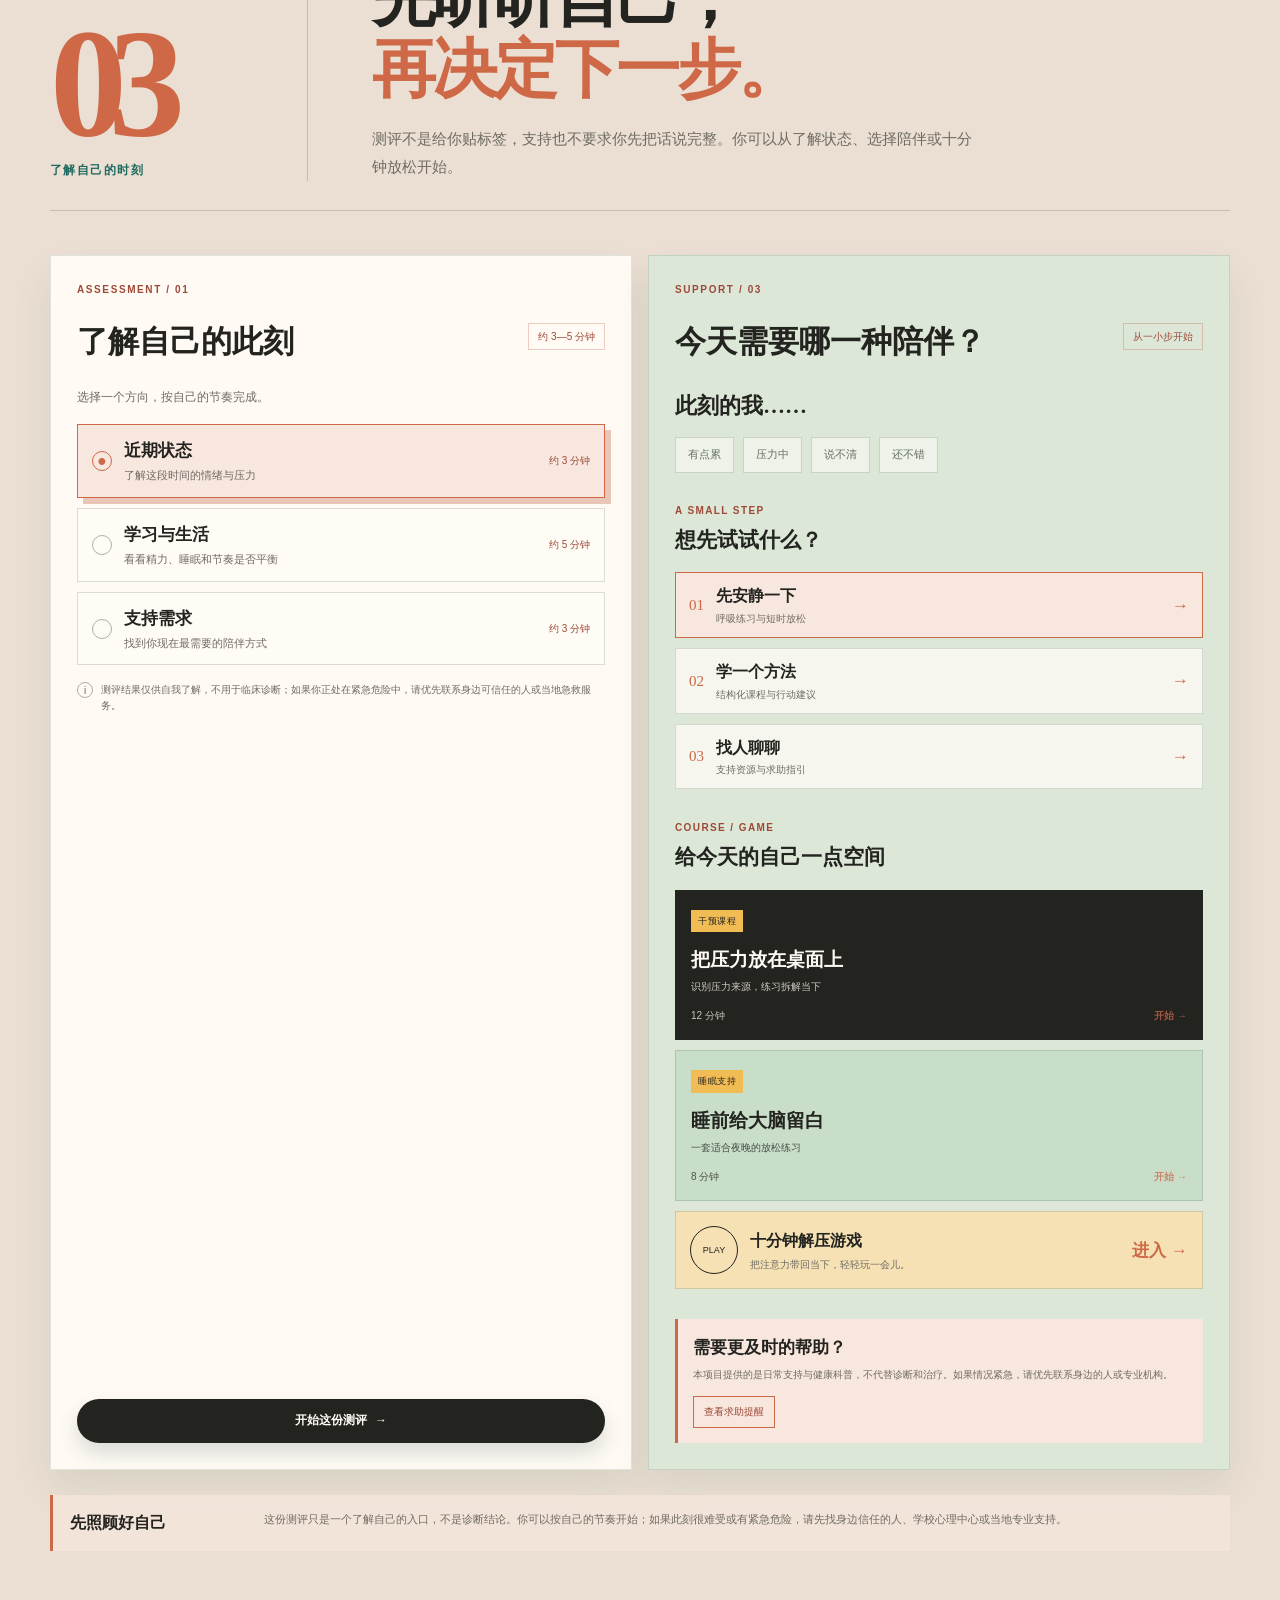
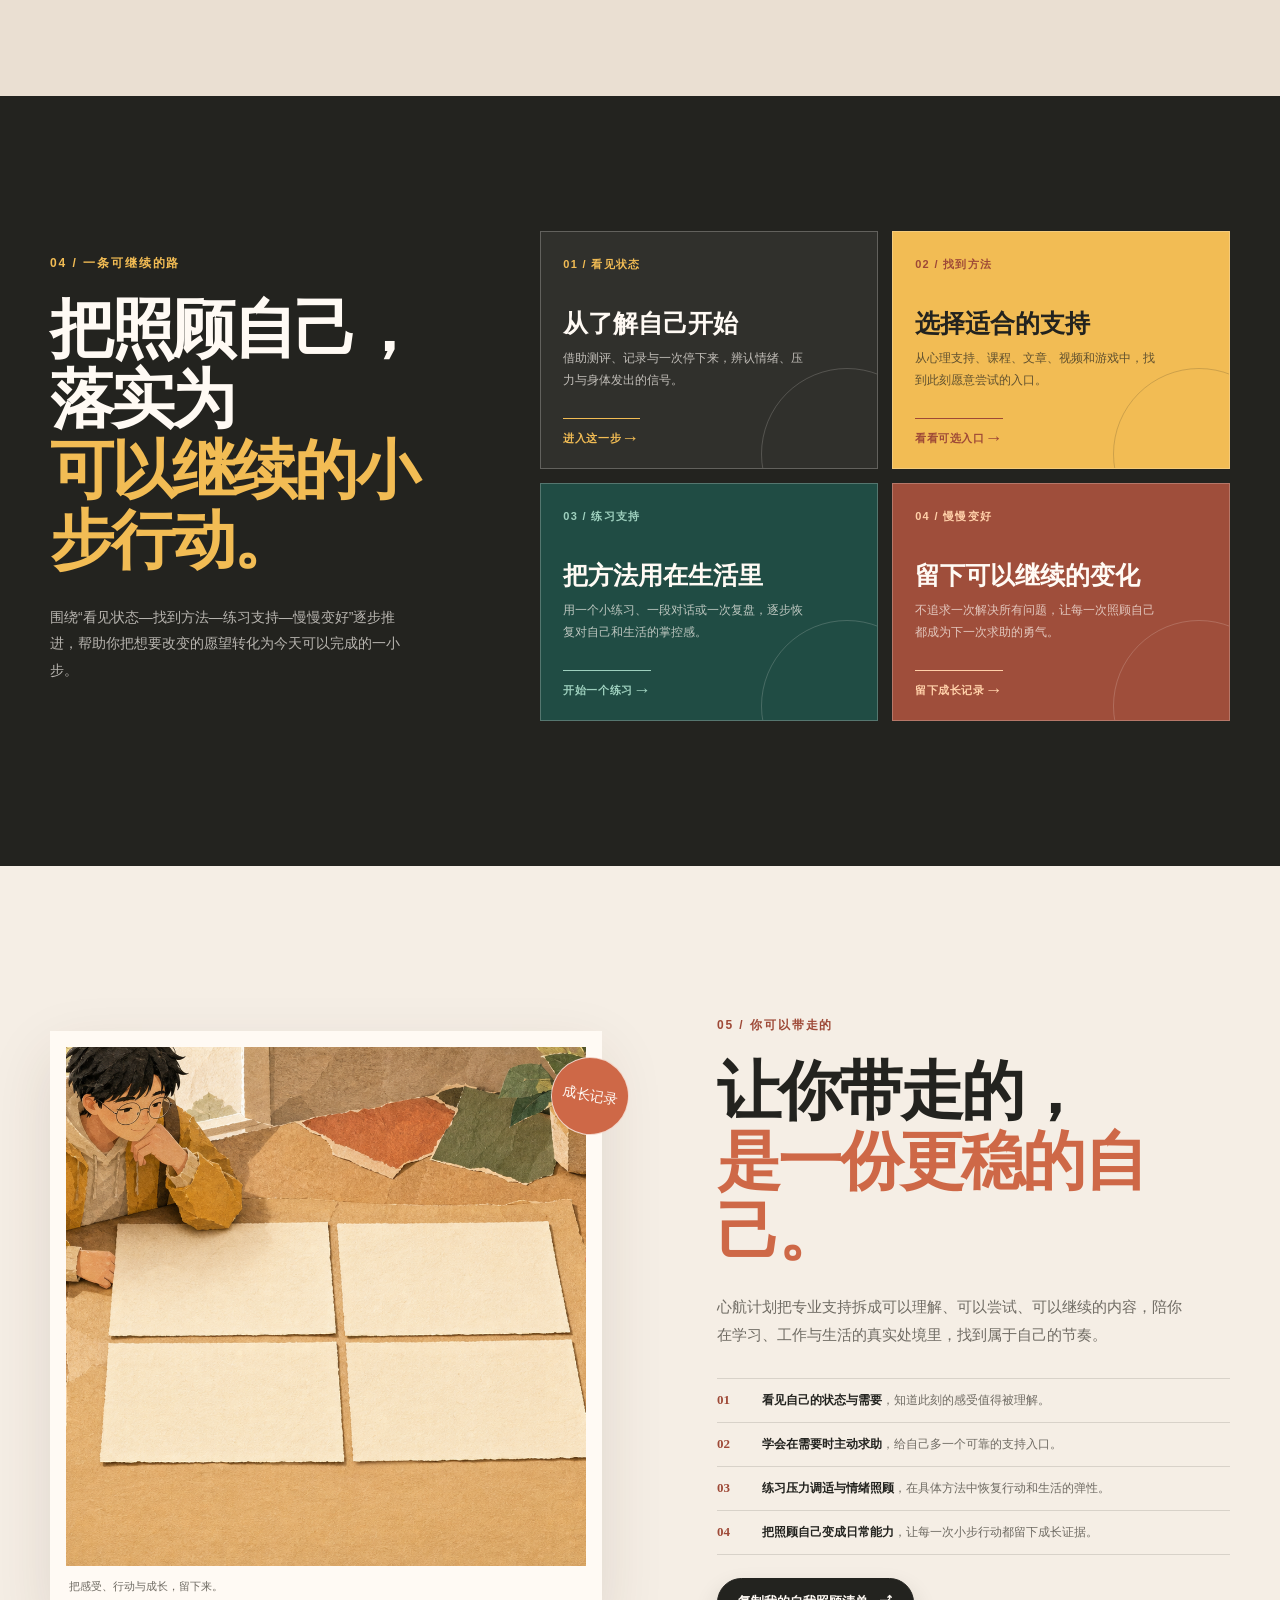
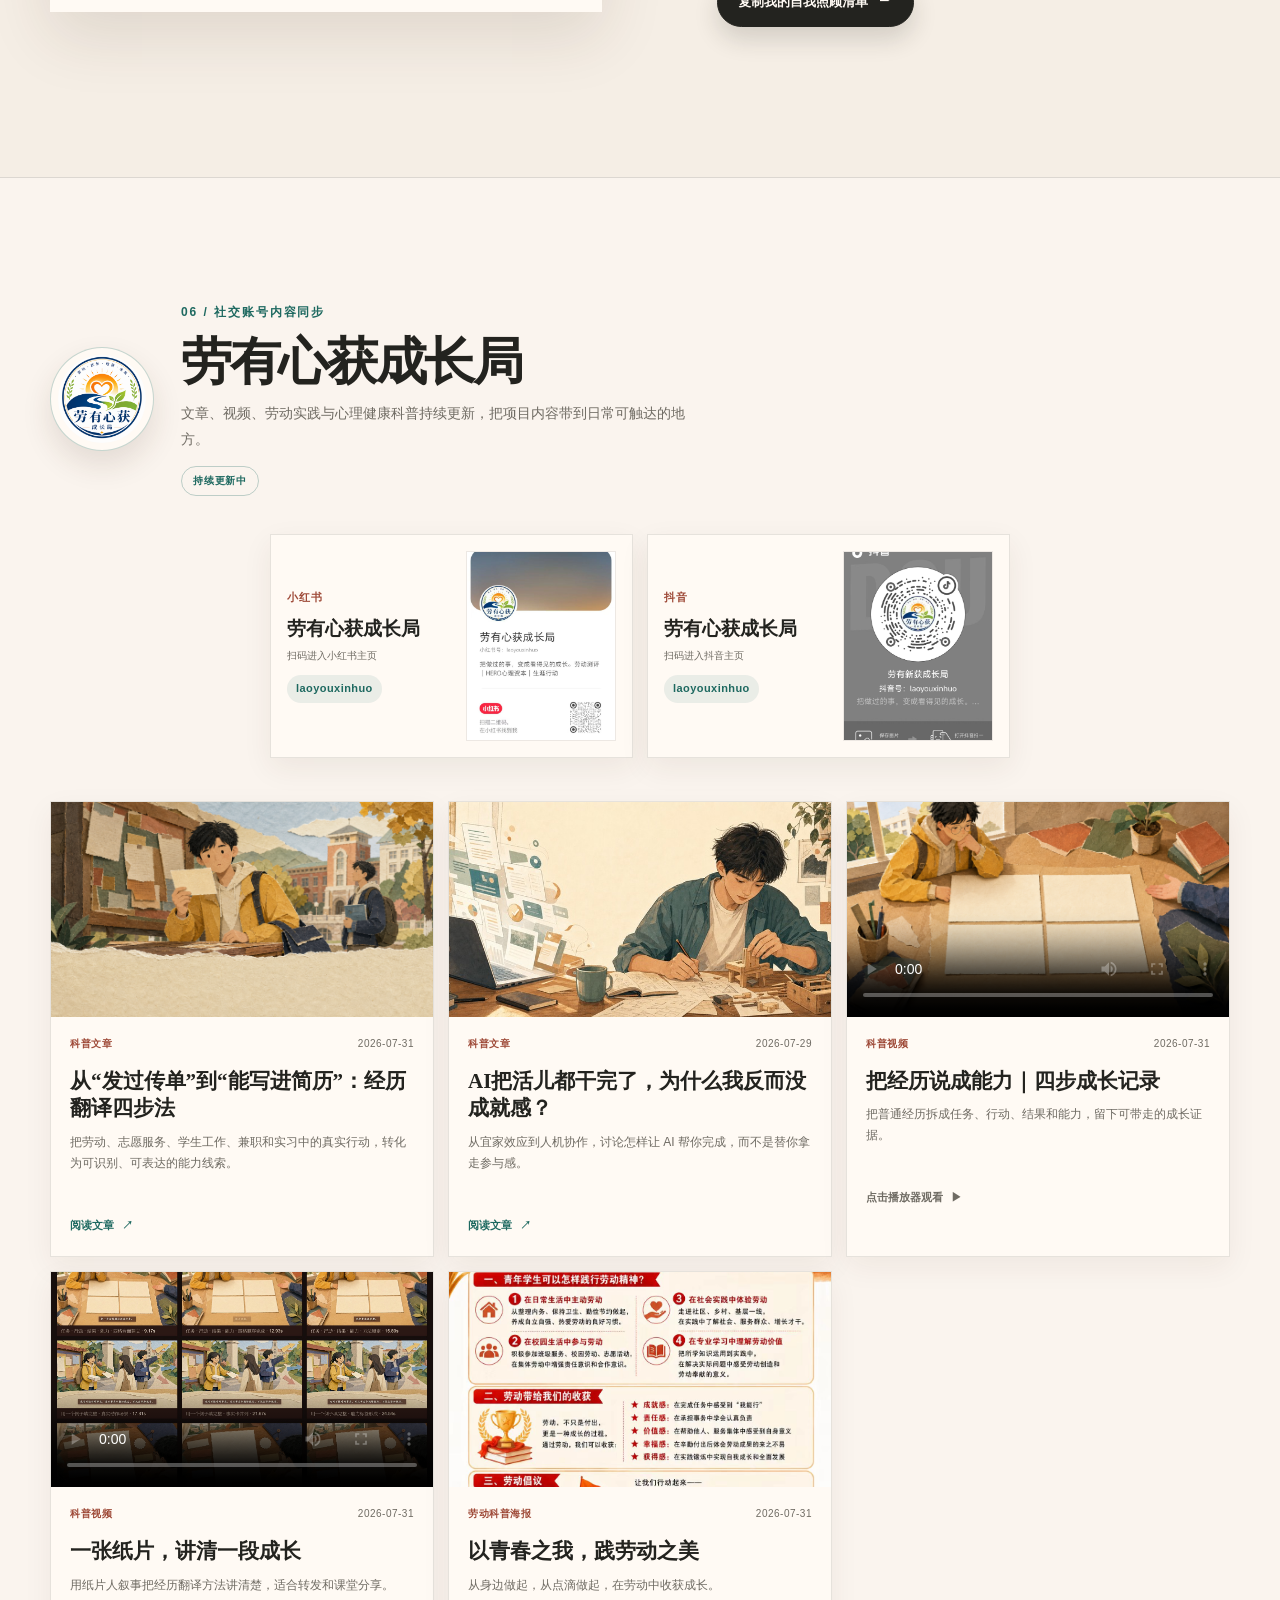
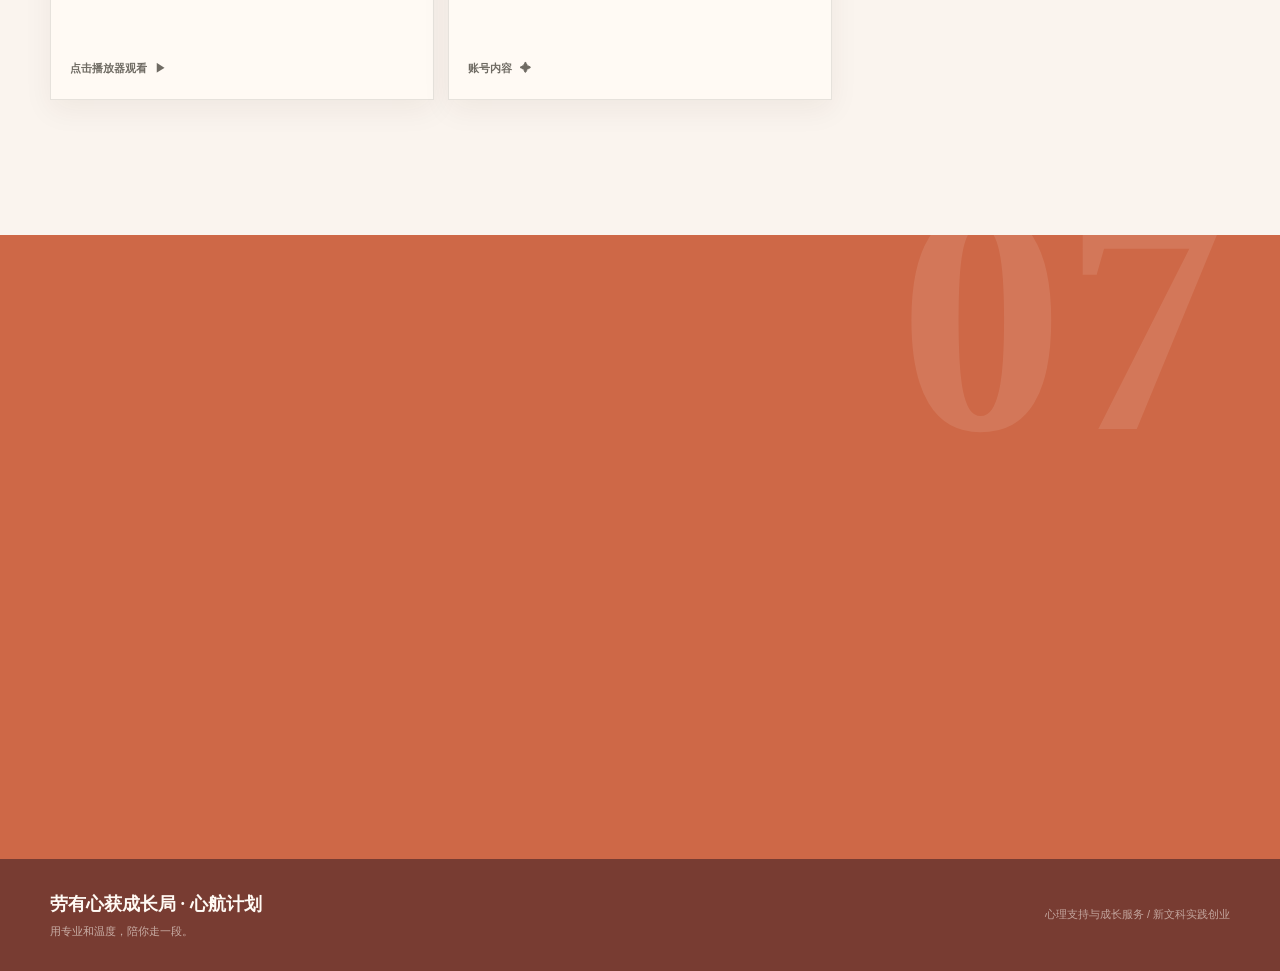
==== commit 96cc1c41: "Remove internal content sync note" ====
--- a/site/index.html
+++ b/site/index.html
@@ -244,7 +244,6 @@
               <span class="social-status">持续更新中</span>
             </div>
           </div>
-          <p class="social-sync-note" data-reveal data-delay="80">每次更新文章或视频，只需补充内容清单，这里会自动同步展示。</p>
           <div class="social-channels" data-social-platforms data-reveal data-delay="100"></div>
           <div class="social-feed" data-social-feed data-reveal data-delay="120" aria-live="polite"></div>
         </div>
--- a/site/styles.css
+++ b/site/styles.css
@@ -510,7 +510,6 @@
 .social-title h2 { margin-bottom: 11px; font-size: clamp(36px, 4vw, 54px); }
 .social-title > p:not(.eyebrow) { max-width: 530px; margin: 0; color: var(--muted); font-size: 14px; line-height: 1.8; }
 .social-status { display: inline-flex; margin-top: 14px; padding: 6px 11px; border: 1px solid rgba(30, 105, 96, .28); border-radius: 999px; color: var(--green); font-size: 10px; font-weight: 800; letter-spacing: .08em; }
-.social-sync-note { margin: 0 0 24px; padding: 11px 14px; border-left: 3px solid var(--yellow); color: var(--muted); background: rgba(211, 162, 60, .11); font-size: 12px; line-height: 1.7; }
 .social-channels { display: grid; grid-template-columns: repeat(2, minmax(0, 1fr)); gap: 14px; max-width: 740px; margin: 0 auto 43px; }
 .channel-card { display: grid; grid-template-columns: minmax(0, 1fr) 150px; gap: 16px; align-items: center; padding: 16px; border: 1px solid rgba(35, 35, 31, .11); background: var(--white); box-shadow: 0 10px 28px rgba(65, 42, 24, .07); }
 .channel-copy { display: flex; flex-direction: column; align-items: flex-start; }
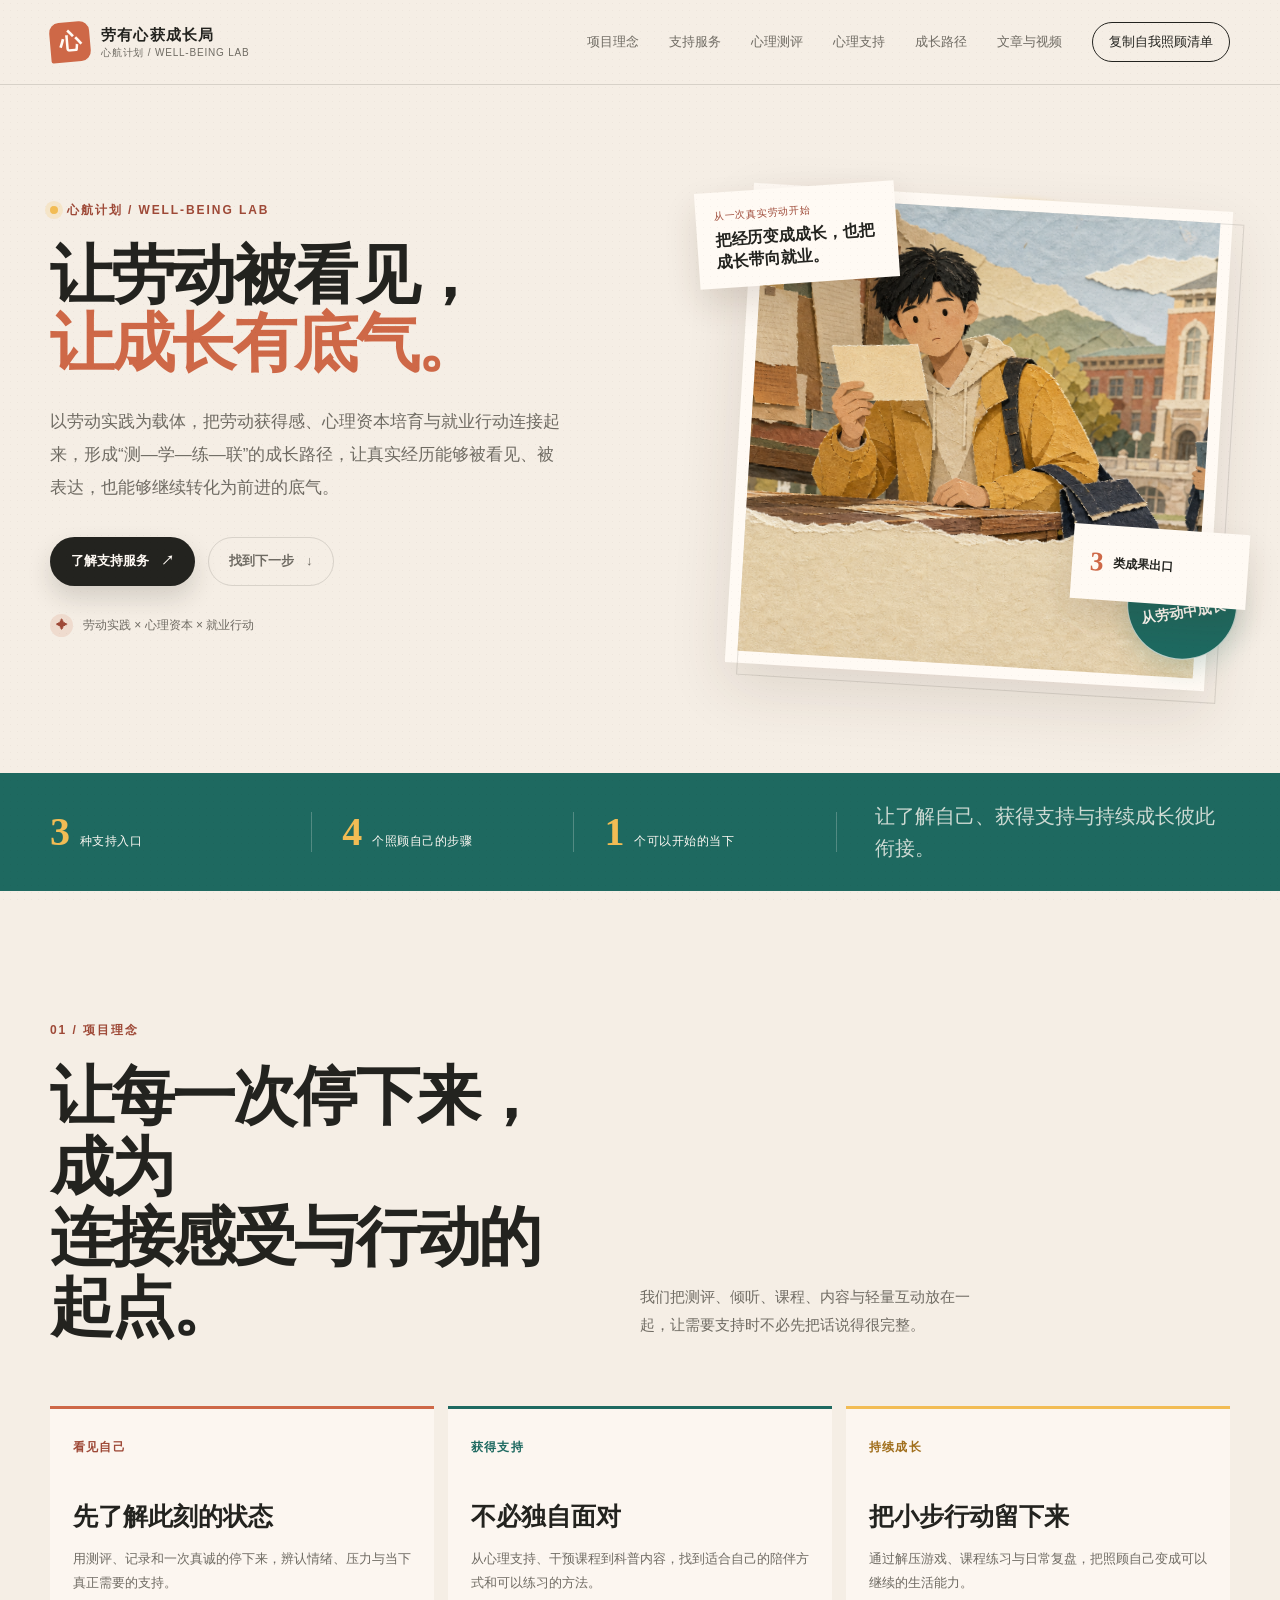
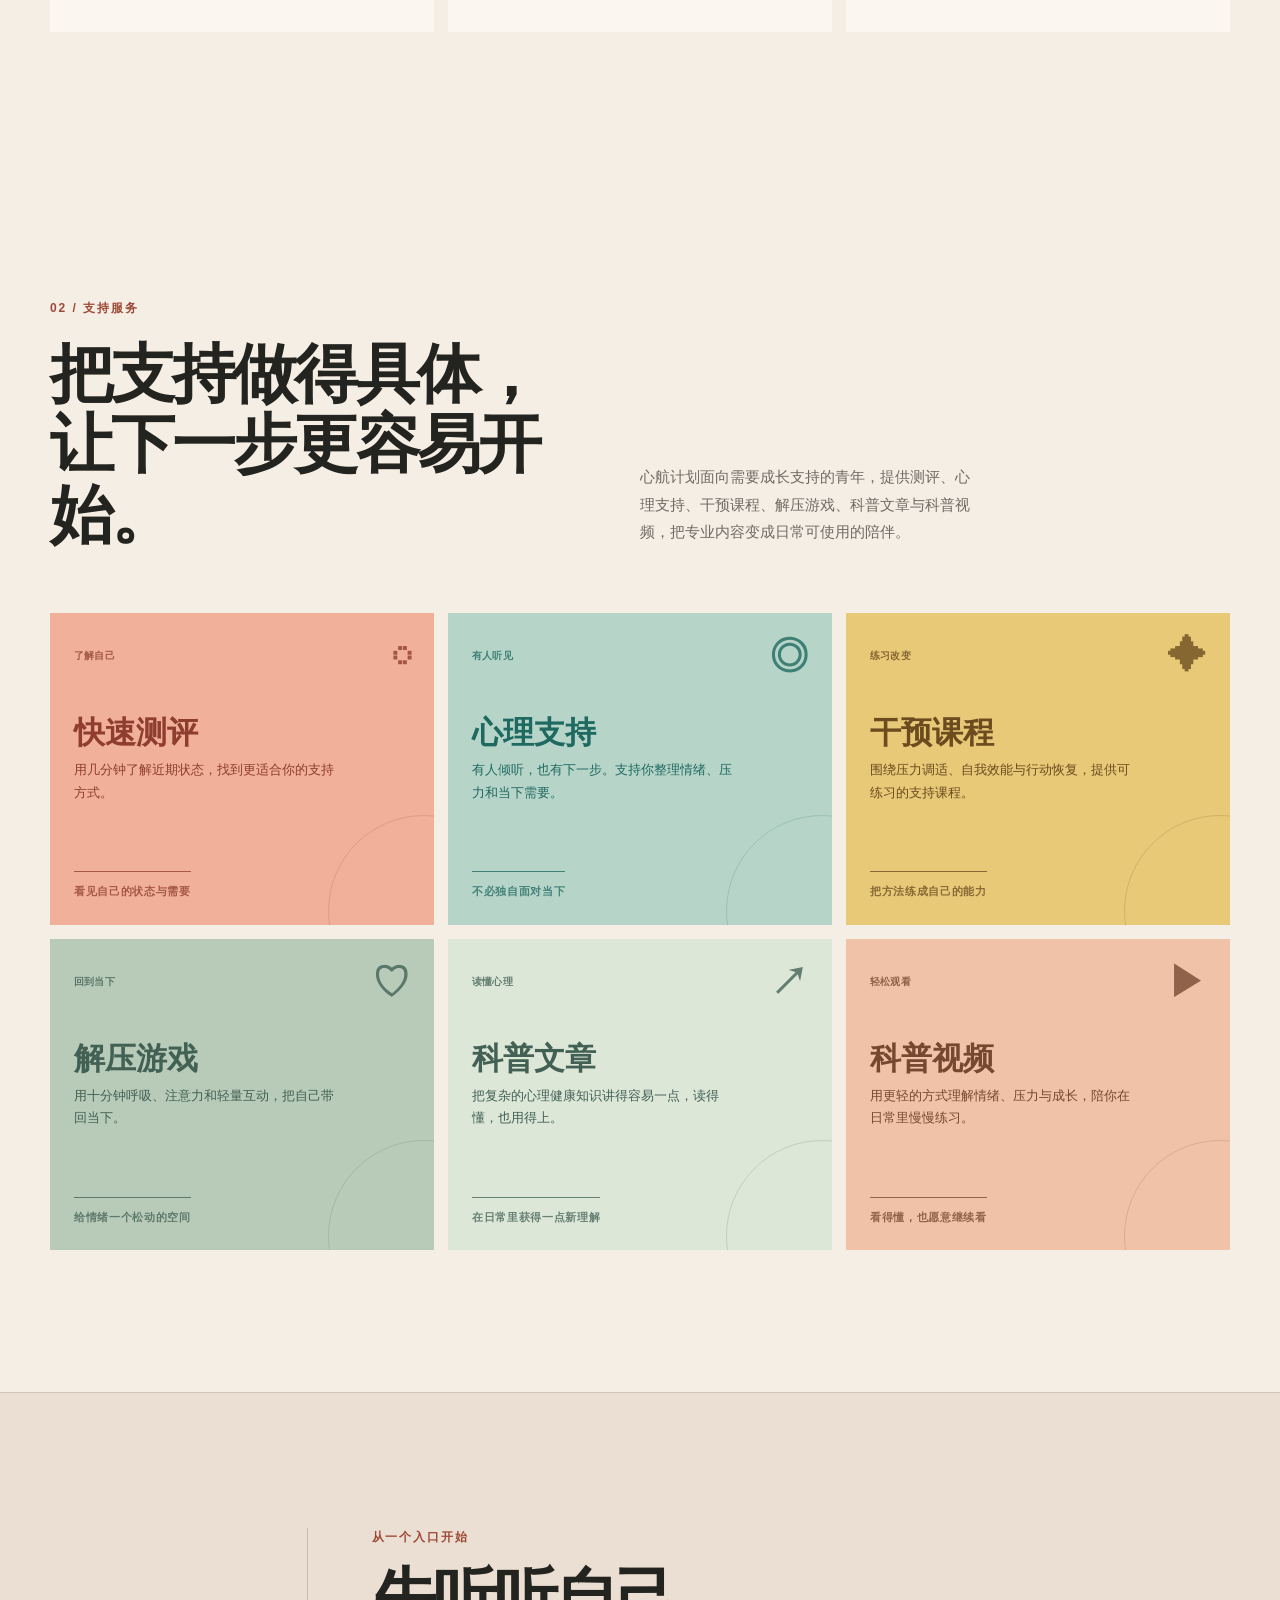
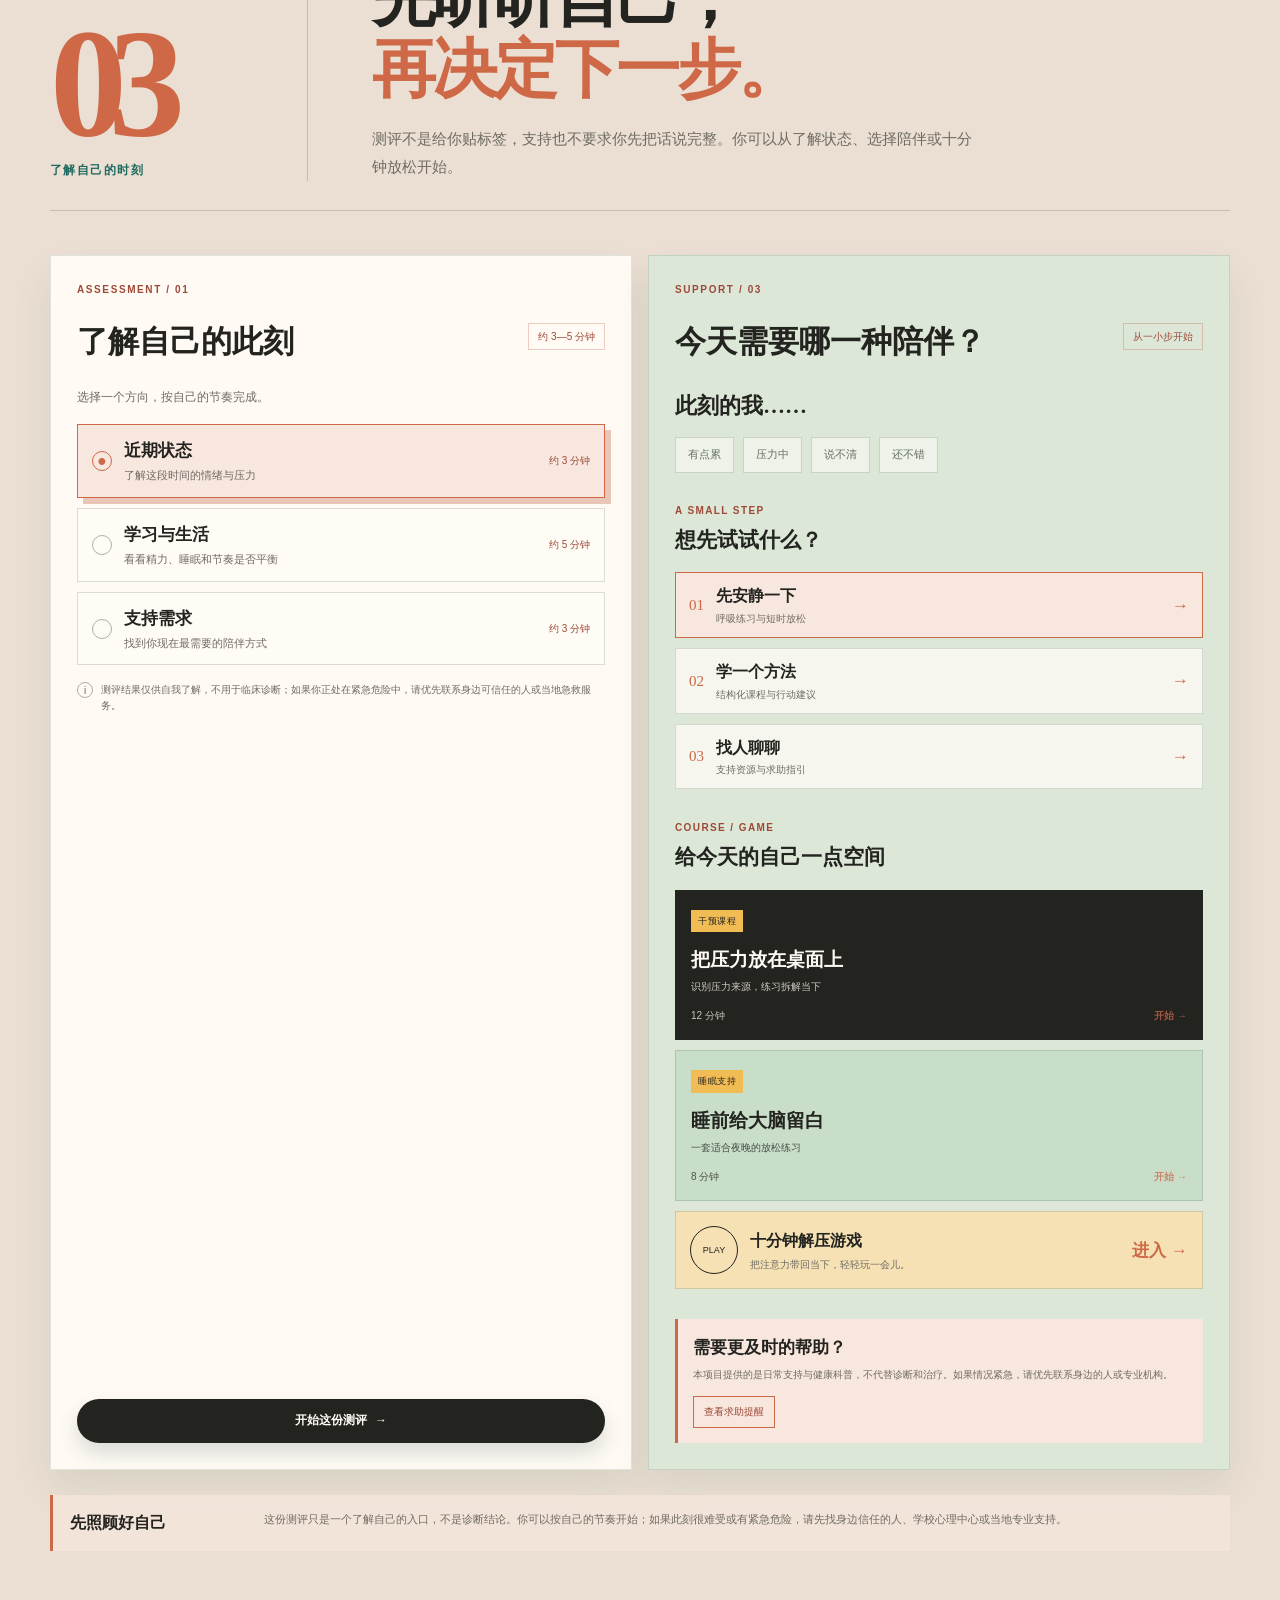
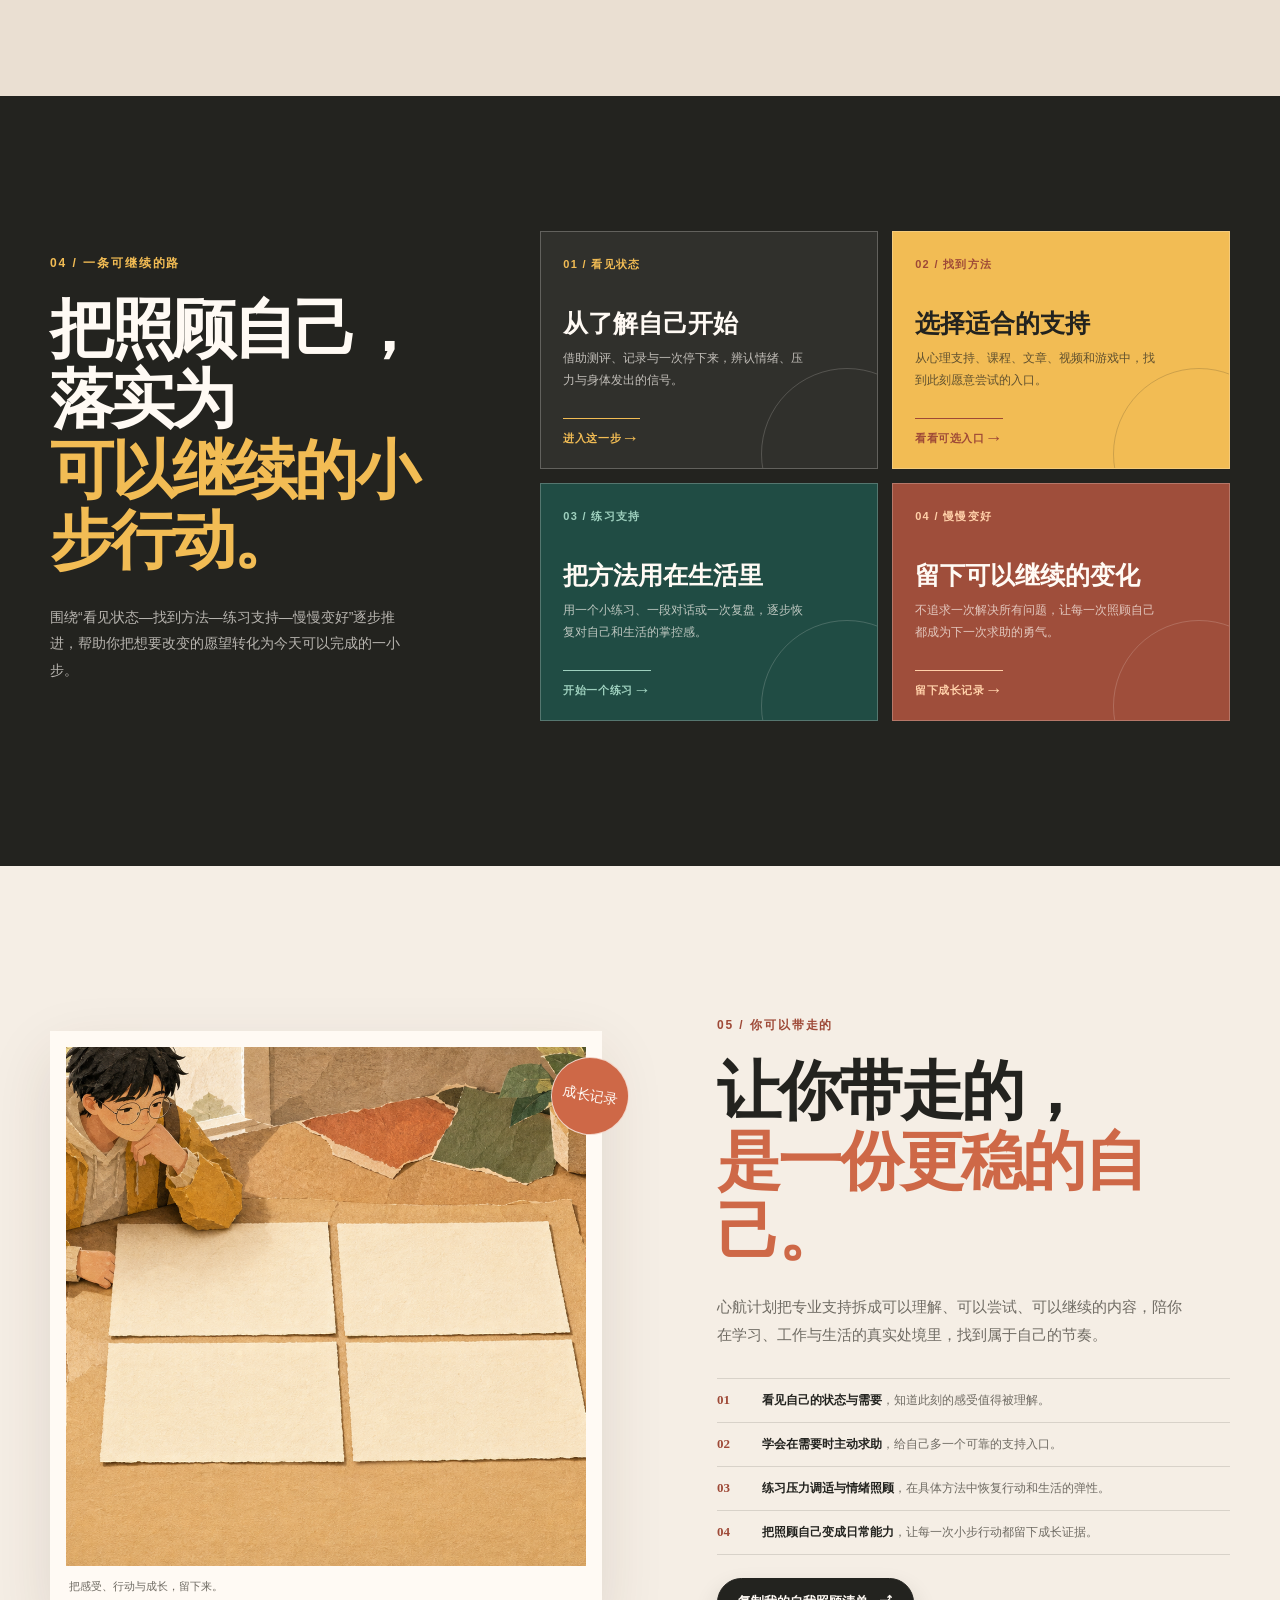
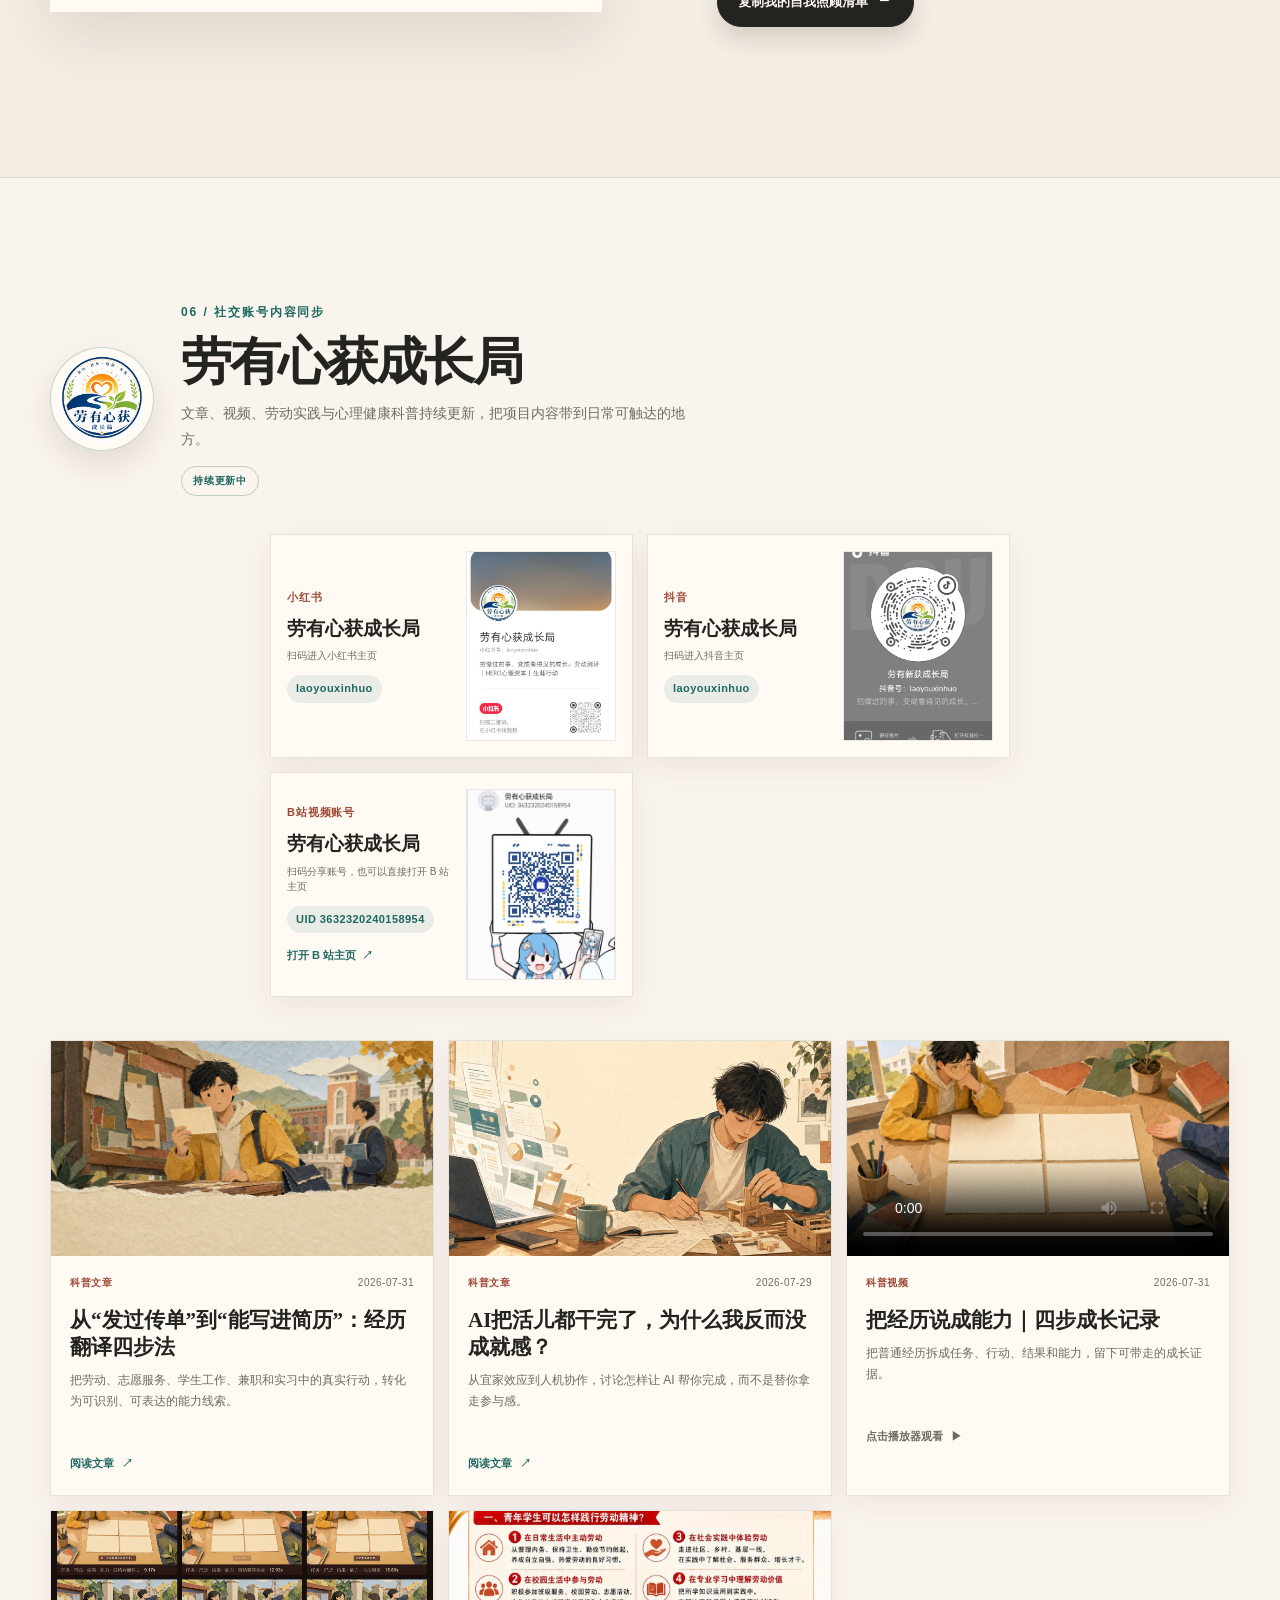
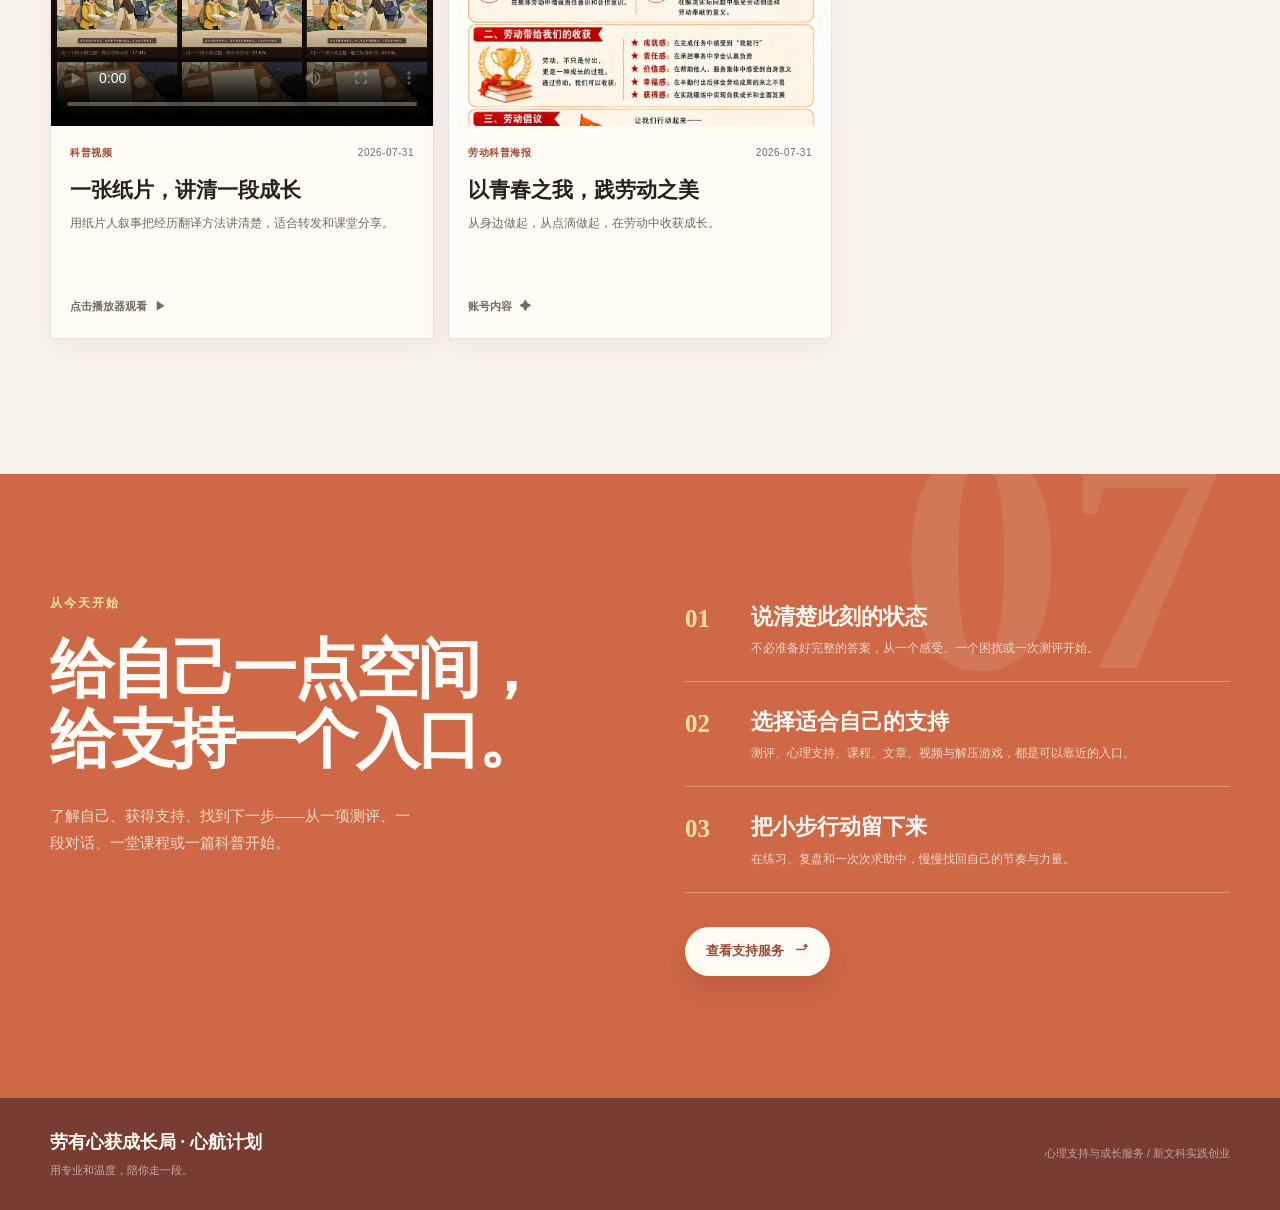
==== commit 67af3d0d: "Add Bilibili account entry" ====
--- a/site/index.html
+++ b/site/index.html
@@ -283,6 +283,7 @@
 
     <div class="toast" role="status" aria-live="polite" data-toast></div>
     <script src="./content-feed.js"></script>
+    <script src="./social-platforms.js"></script>
     <script src="./script.js"></script>
   </body>
 </html>
--- a/site/styles.css
+++ b/site/styles.css
@@ -517,7 +517,11 @@
 .channel-copy strong { margin-top: 10px; font-family: var(--serif); font-size: 19px; line-height: 1.3; }
 .channel-copy small { margin-top: 7px; color: var(--muted); font-size: 10px; line-height: 1.5; }
 .channel-handle { margin-top: 12px; padding: 5px 9px; border-radius: 999px; color: var(--green); background: rgba(30, 105, 96, .09); font-size: 11px; font-weight: 800; letter-spacing: .04em; }
-.channel-card img { width: 100%; aspect-ratio: 1 / 1.27; object-fit: cover; border: 1px solid rgba(35, 35, 31, .08); }
+.channel-link { display: inline-flex; align-items: center; gap: 6px; margin-top: 14px; color: var(--green); font-size: 11px; font-weight: 800; }
+.channel-link:hover, .channel-link:focus-visible { color: var(--orange-dark); }
+.channel-image-link { display: block; overflow: hidden; }
+.channel-card img { width: 100%; aspect-ratio: 1 / 1.27; object-fit: cover; border: 1px solid rgba(35, 35, 31, .08); transition: transform .25s ease; }
+.channel-image-link:hover img, .channel-image-link:focus-visible img { transform: scale(1.025); }
 .social-feed { display: grid; grid-template-columns: repeat(3, 1fr); gap: 14px; }
 .feed-card { overflow: hidden; border: 1px solid rgba(35, 35, 31, .11); background: var(--white); box-shadow: 0 10px 28px rgba(65, 42, 24, .06); }
 .feed-media { overflow: hidden; background: #2e3029; }
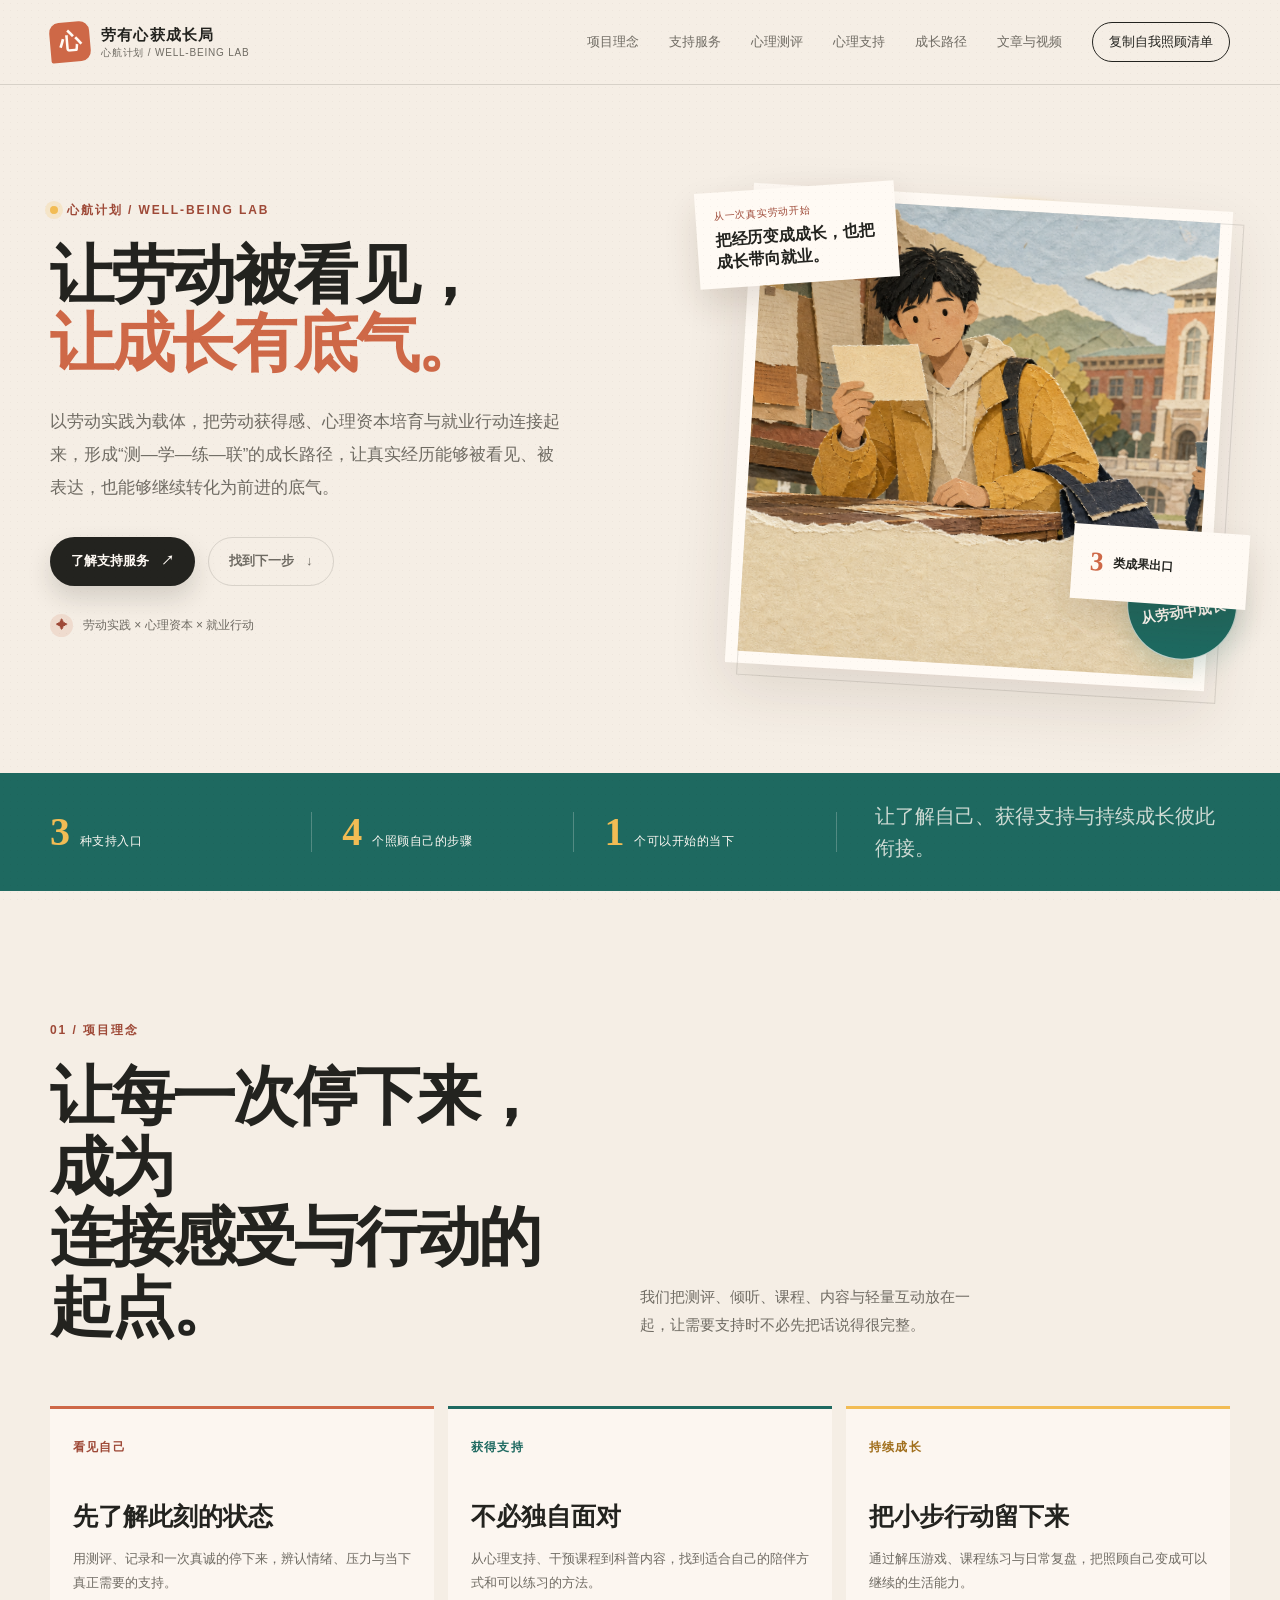
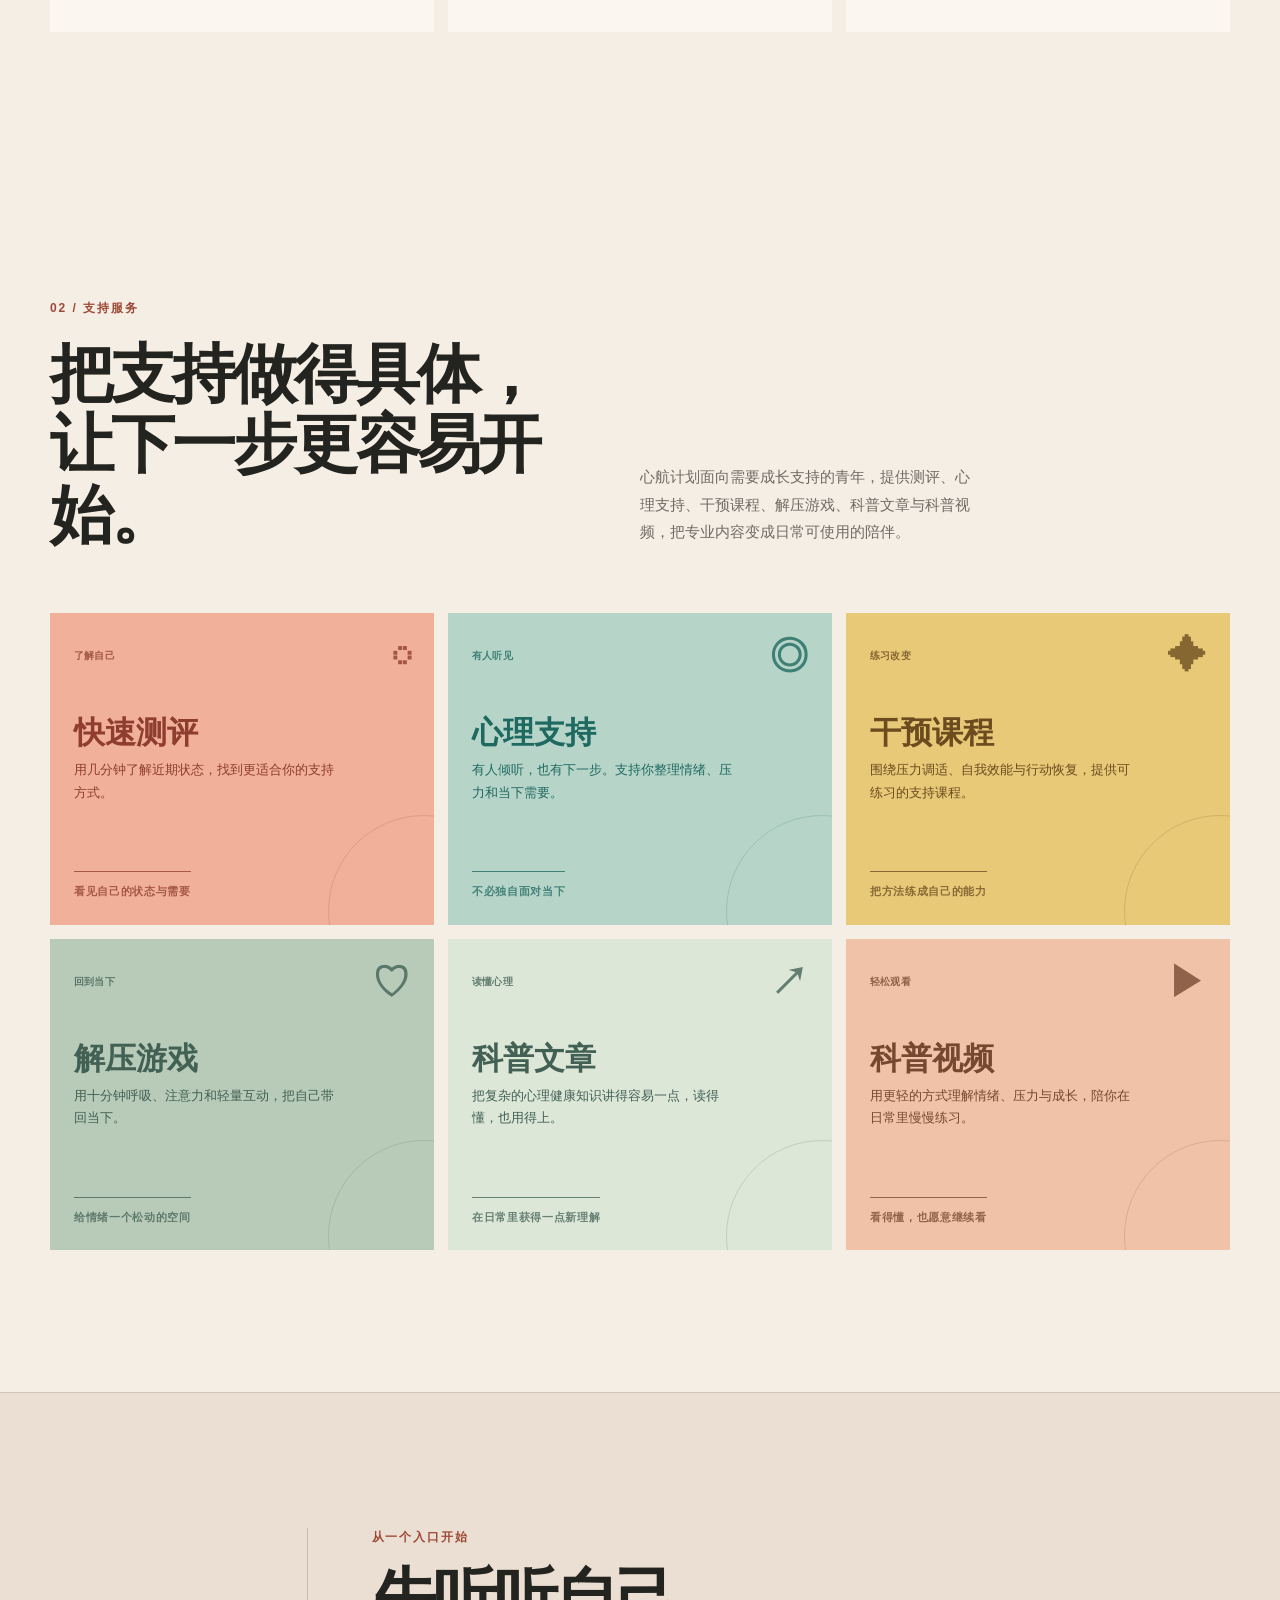
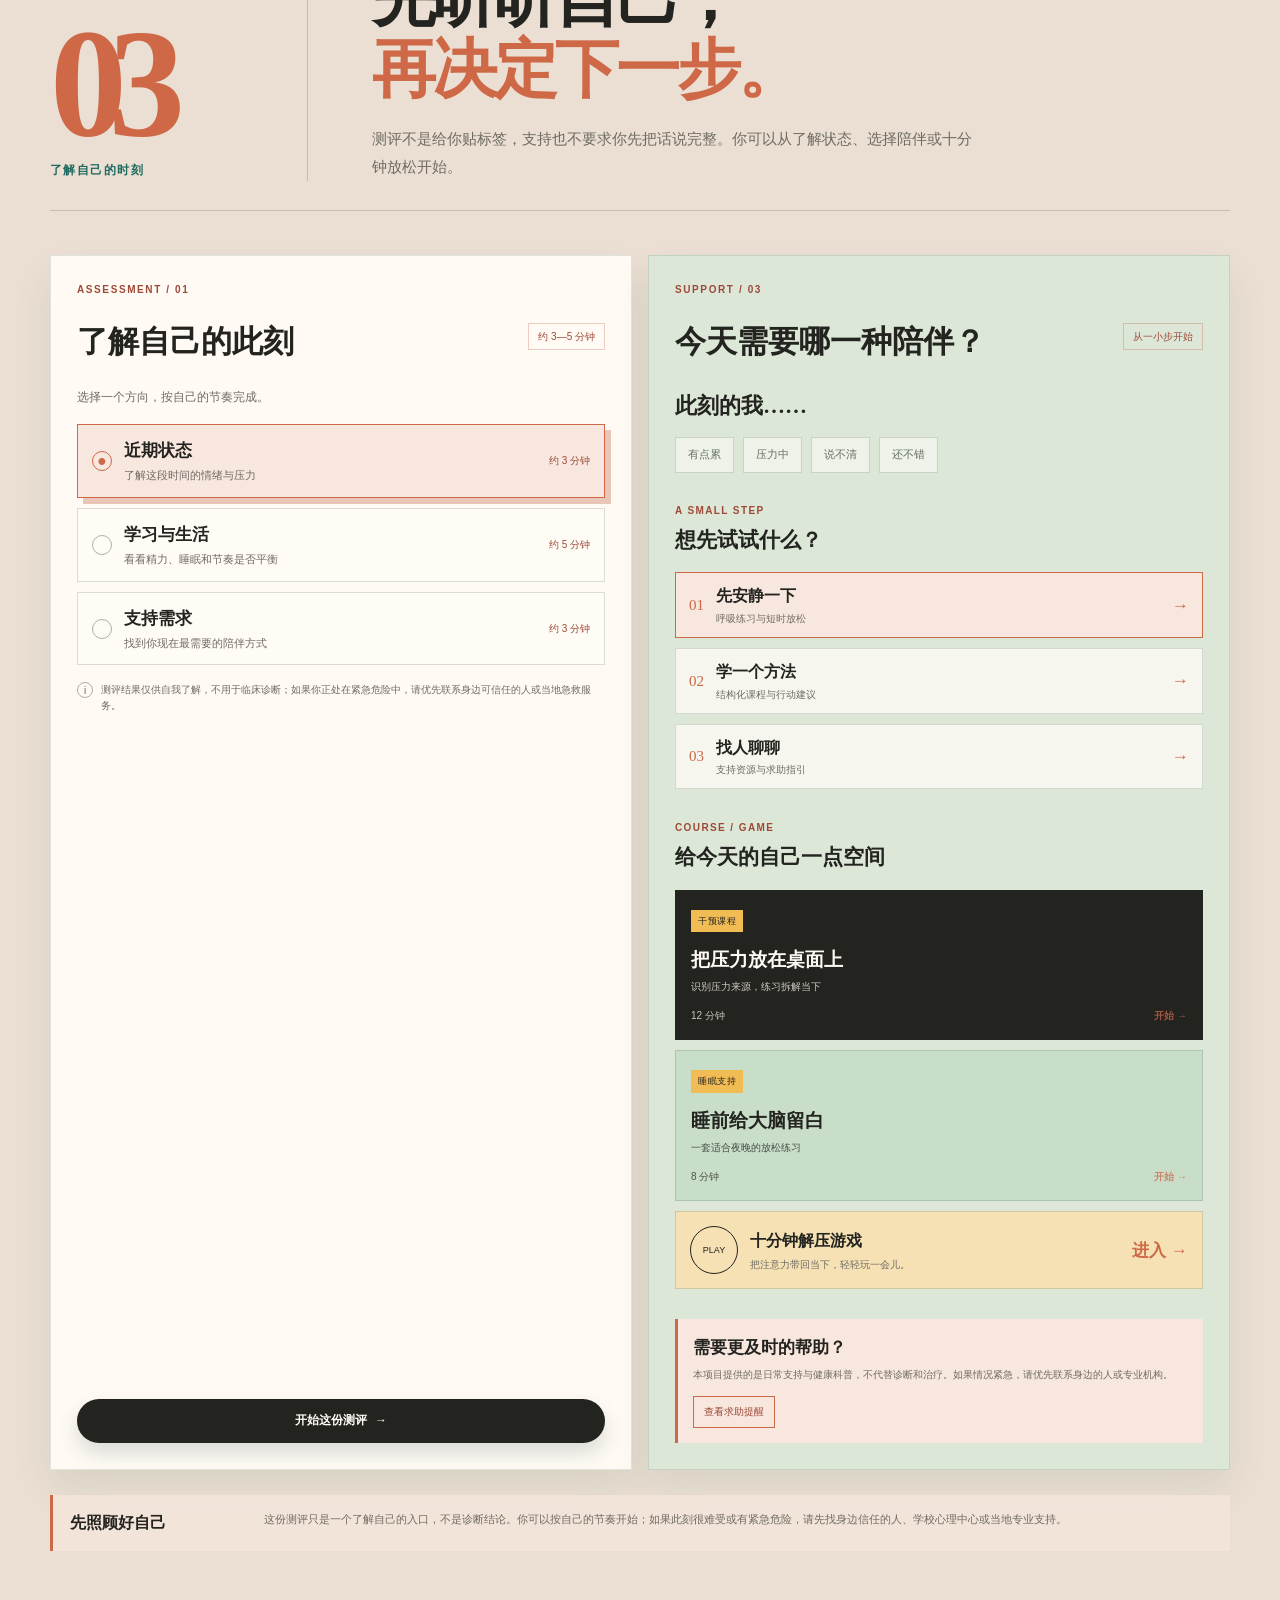
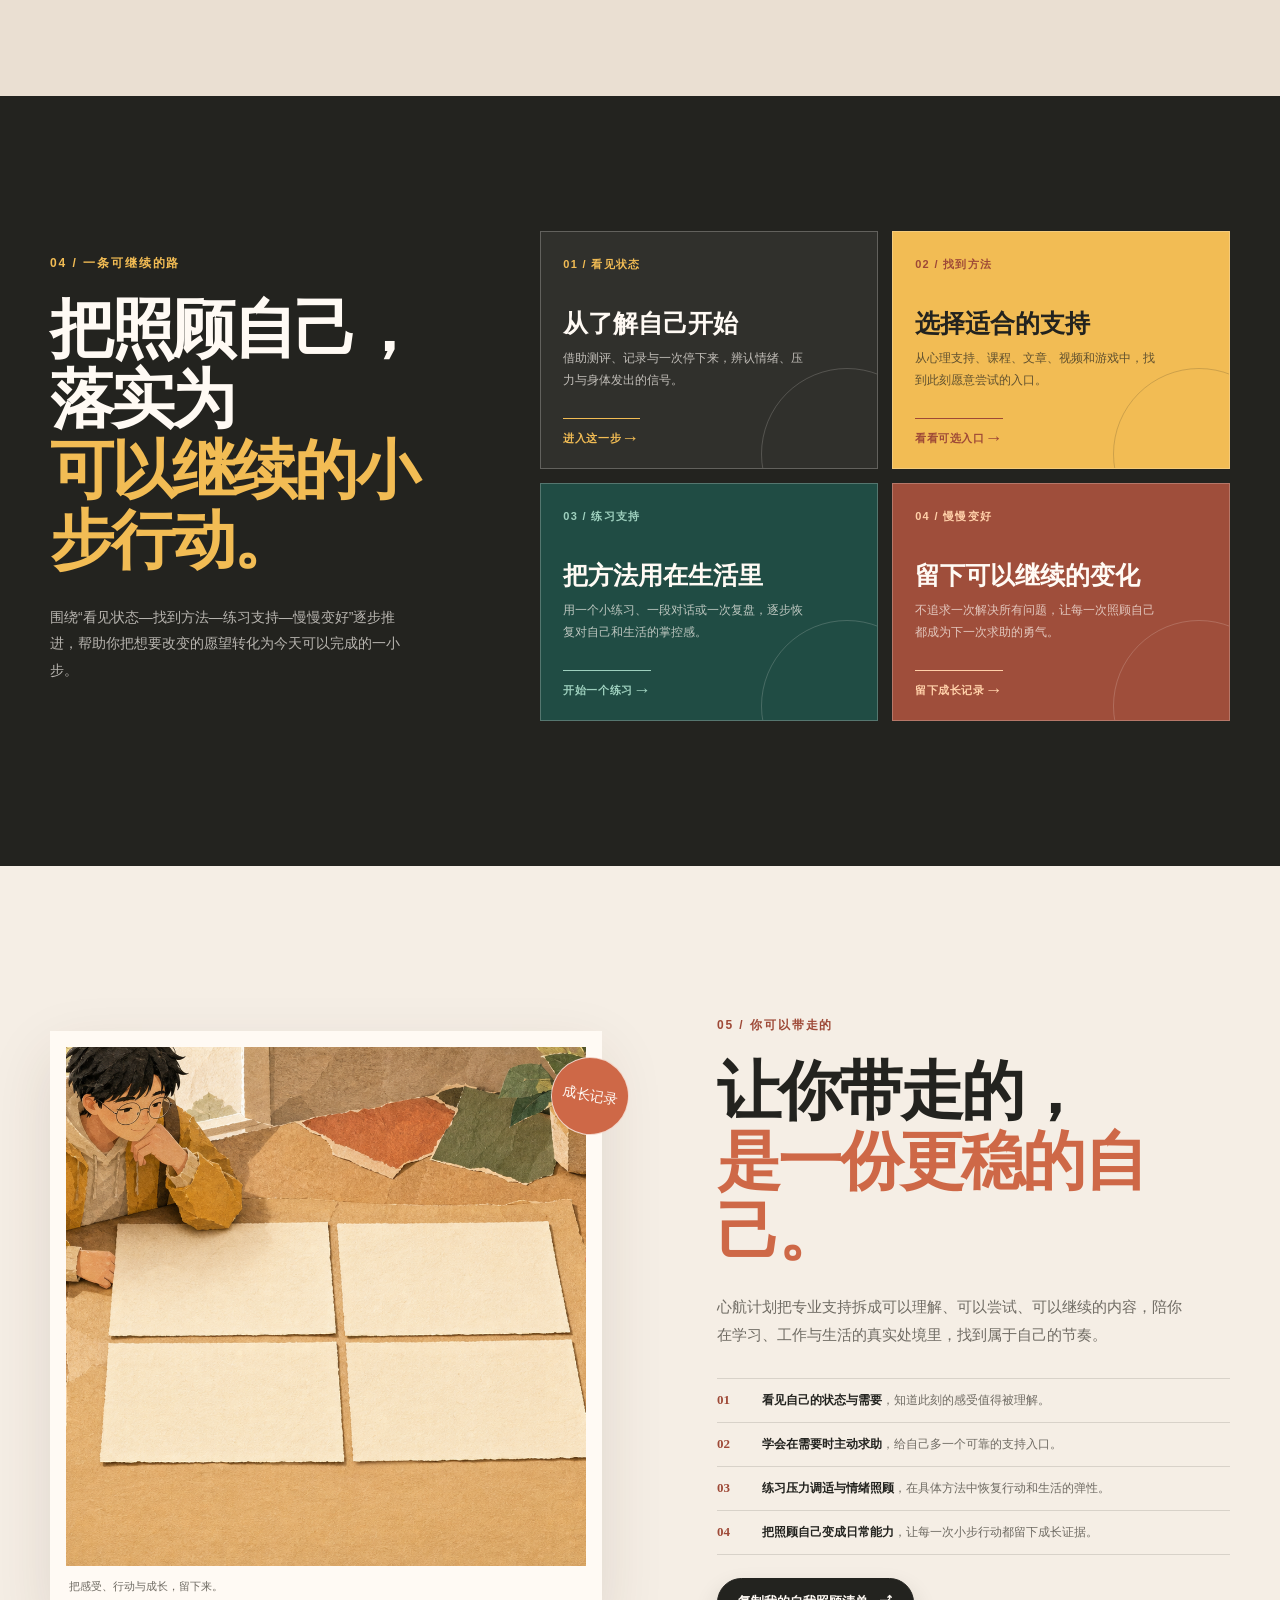
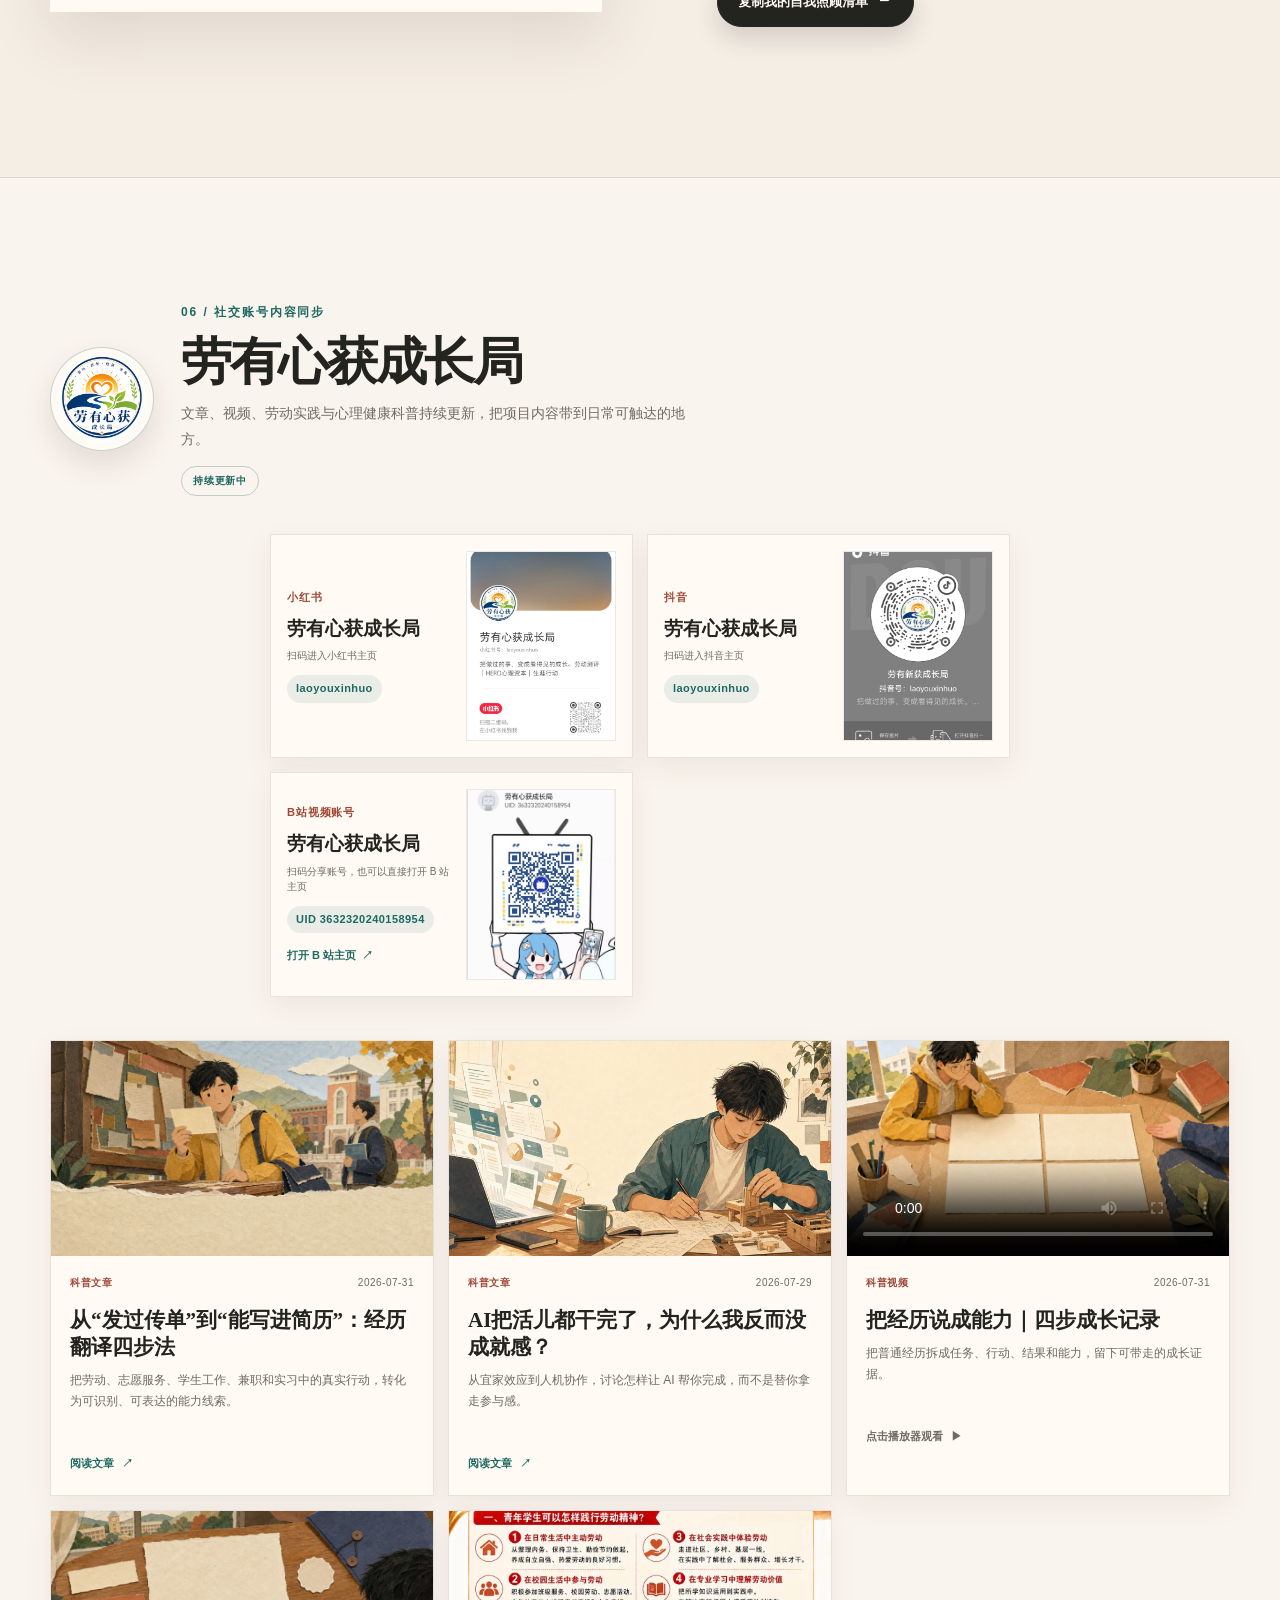
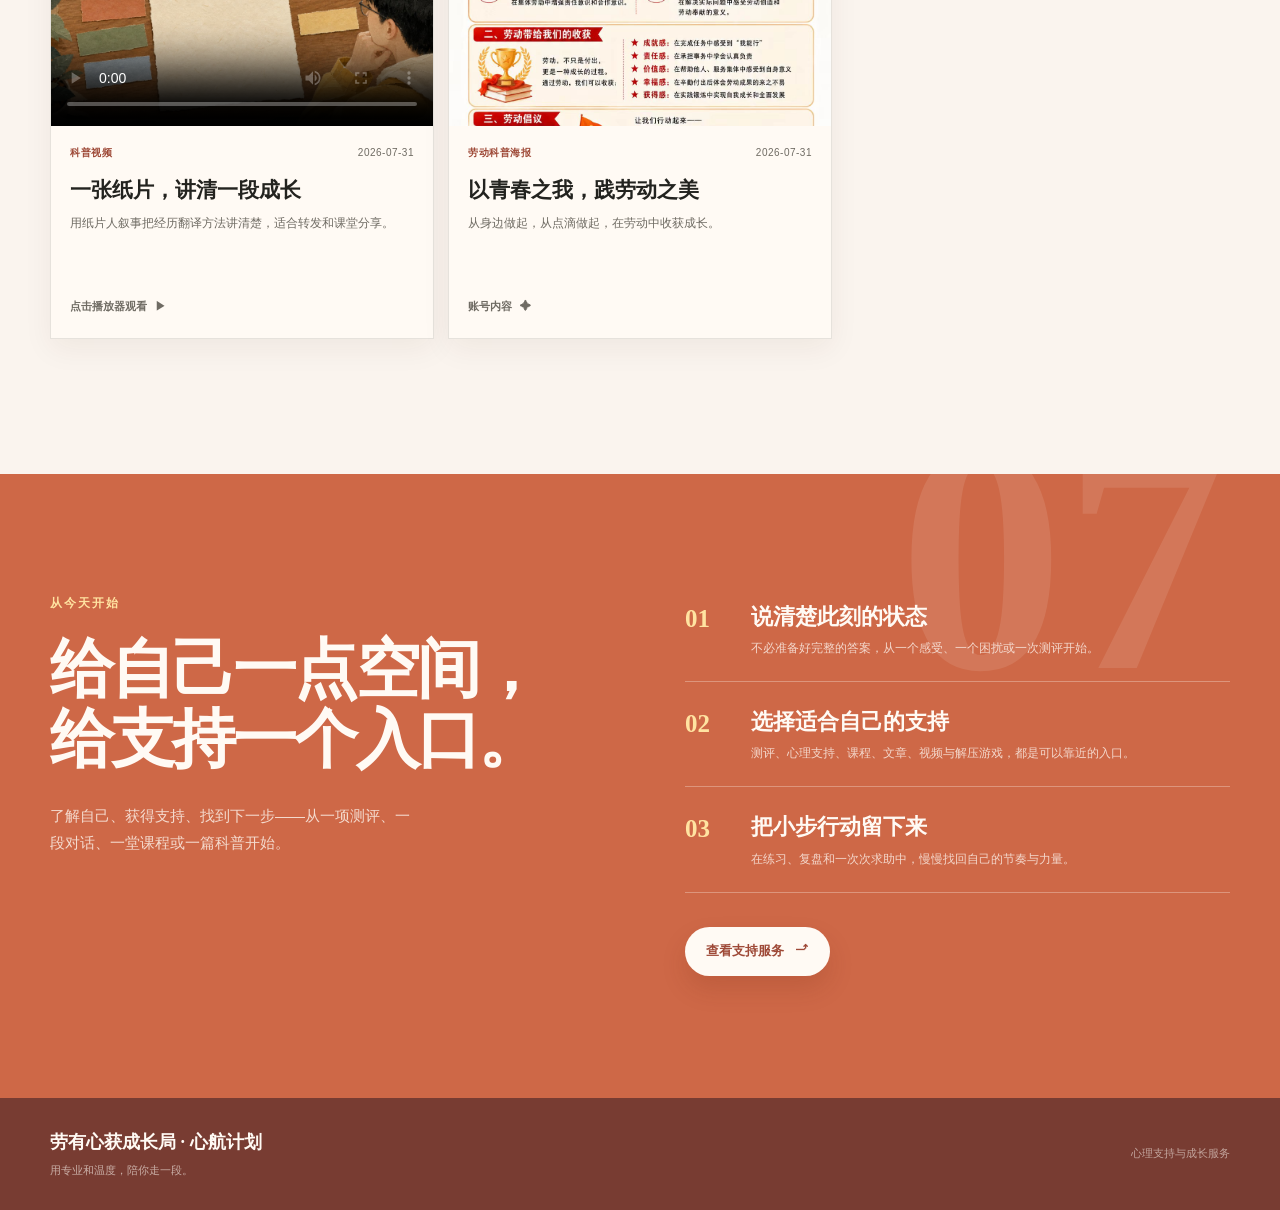
==== commit dd640742: "Remove project label from footer" ====
--- a/site/index.html
+++ b/site/index.html
@@ -269,7 +269,7 @@
     <footer class="site-footer">
       <div class="shell footer-inner">
         <div><strong>劳有心获成长局 · 心航计划</strong><span>用专业和温度，陪你走一段。</span></div>
-        <p>心理支持与成长服务 / 新文科实践创业</p>
+        <p>心理支持与成长服务</p>
       </div>
     </footer>
 
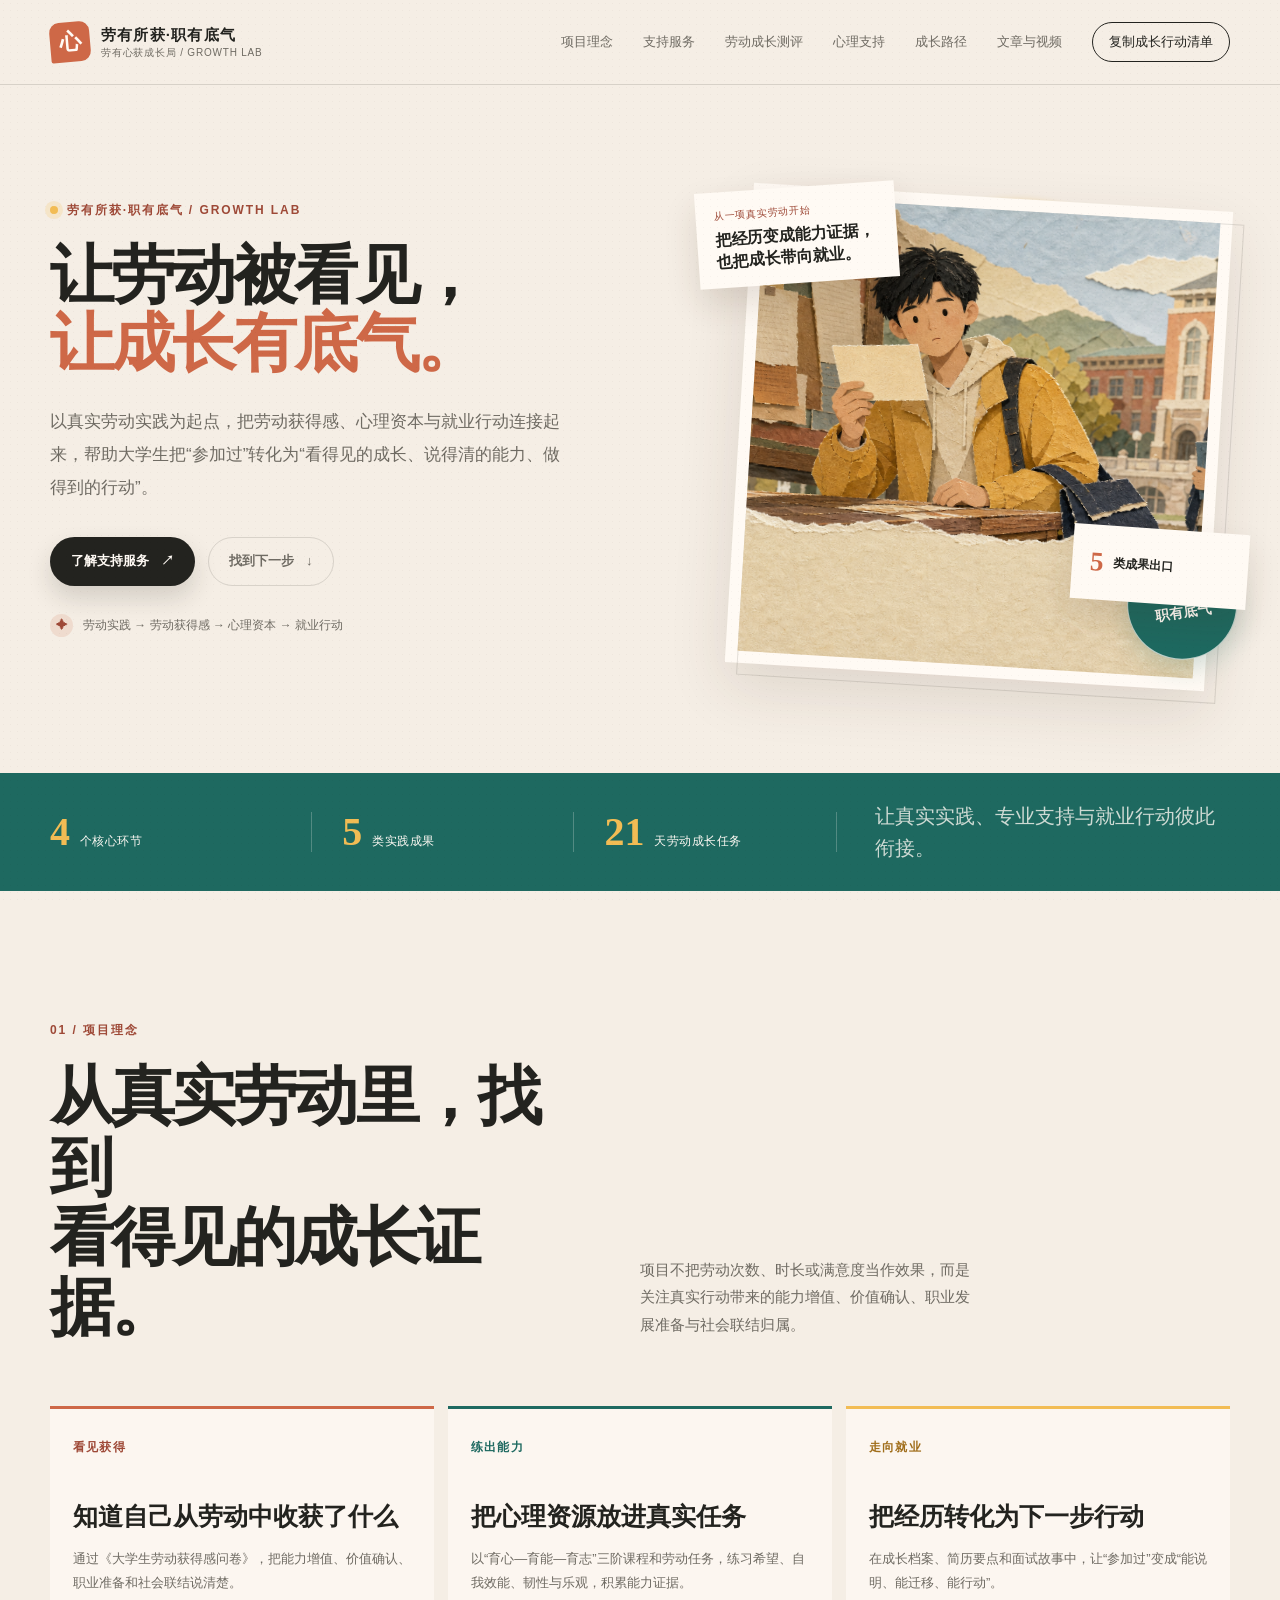
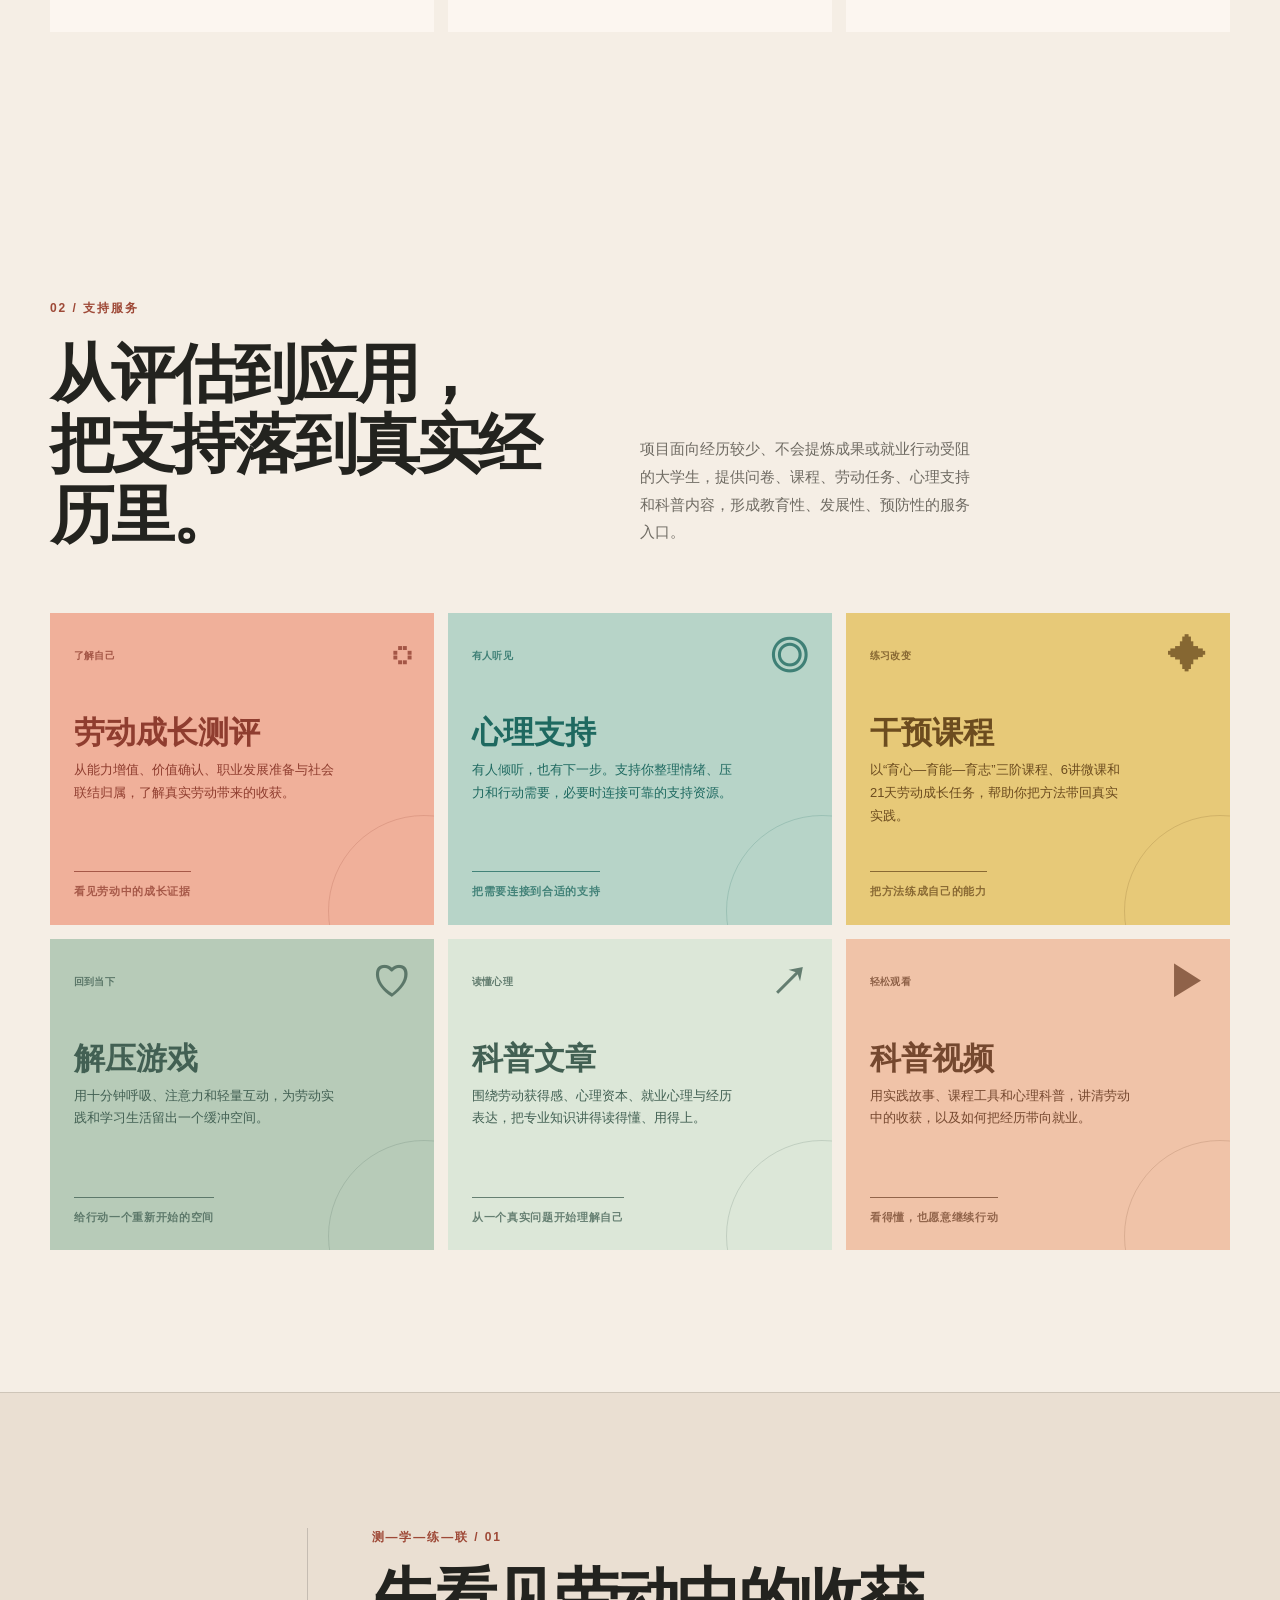
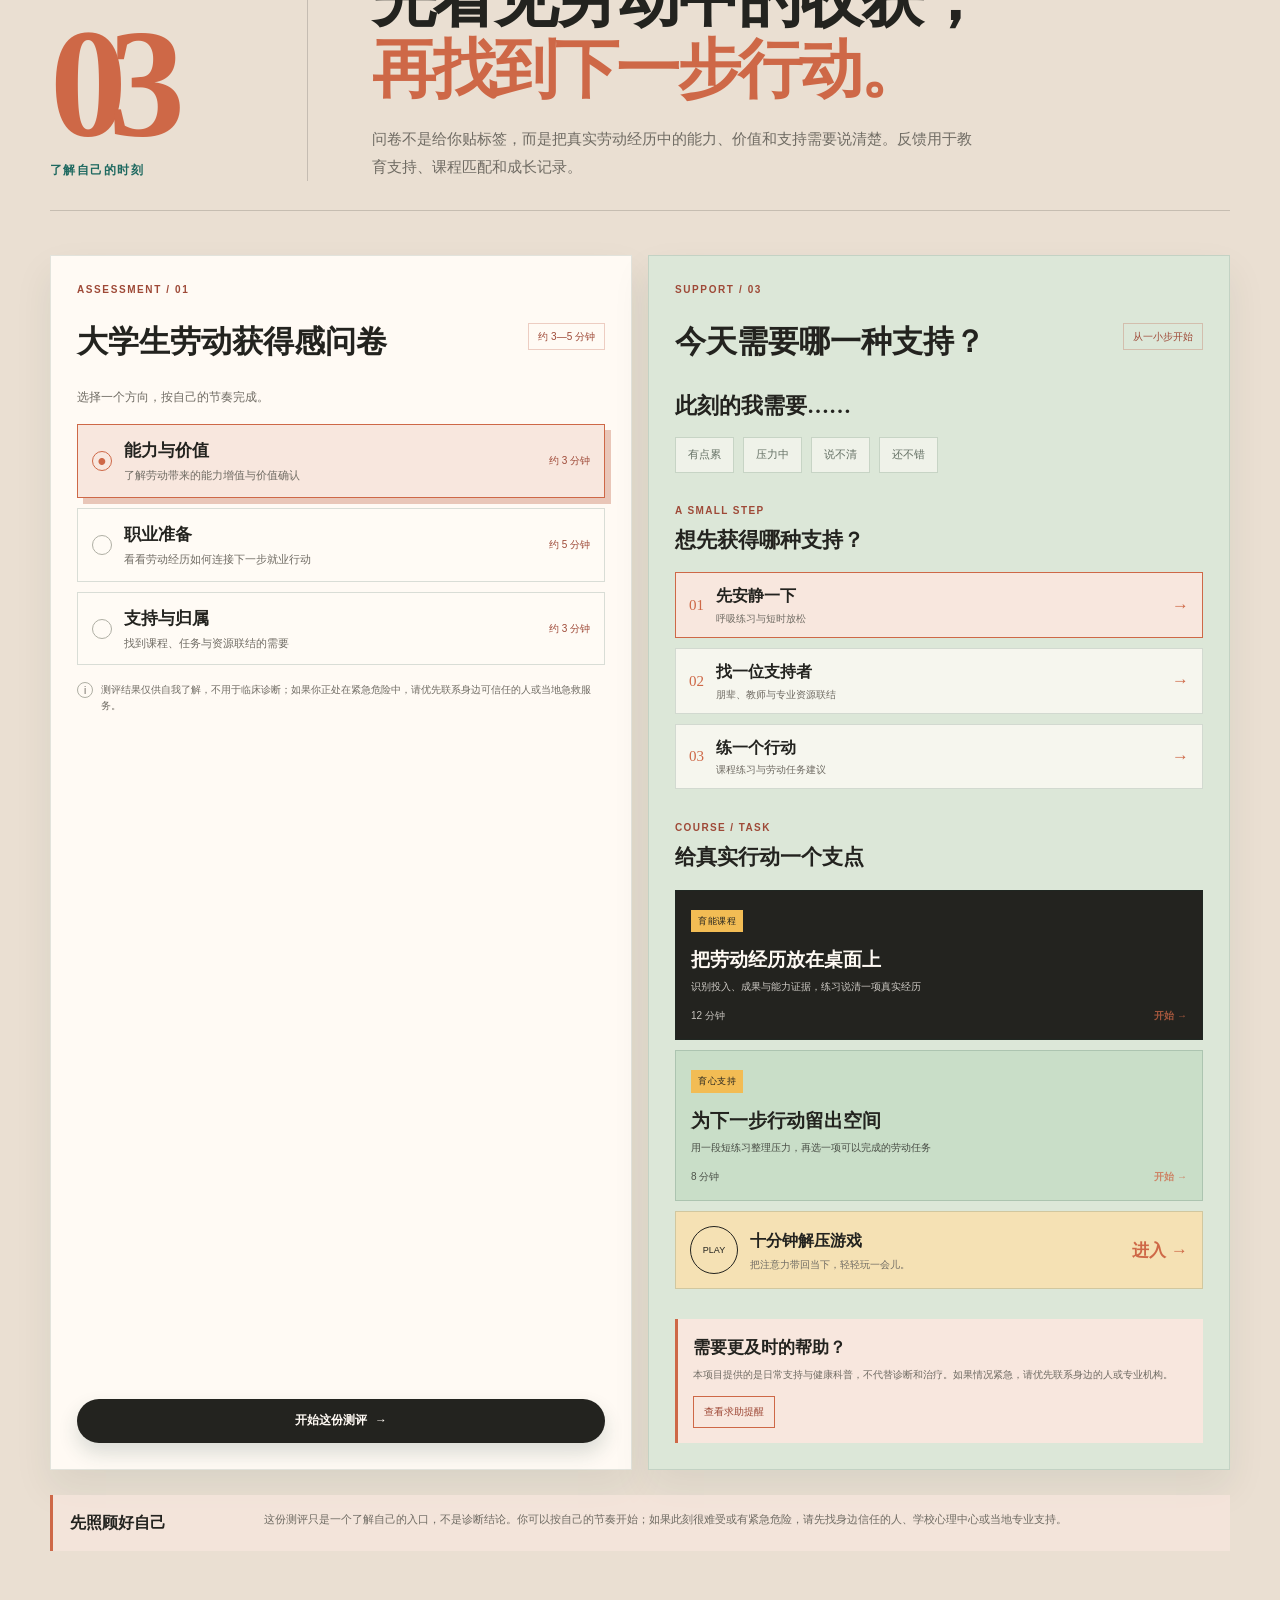
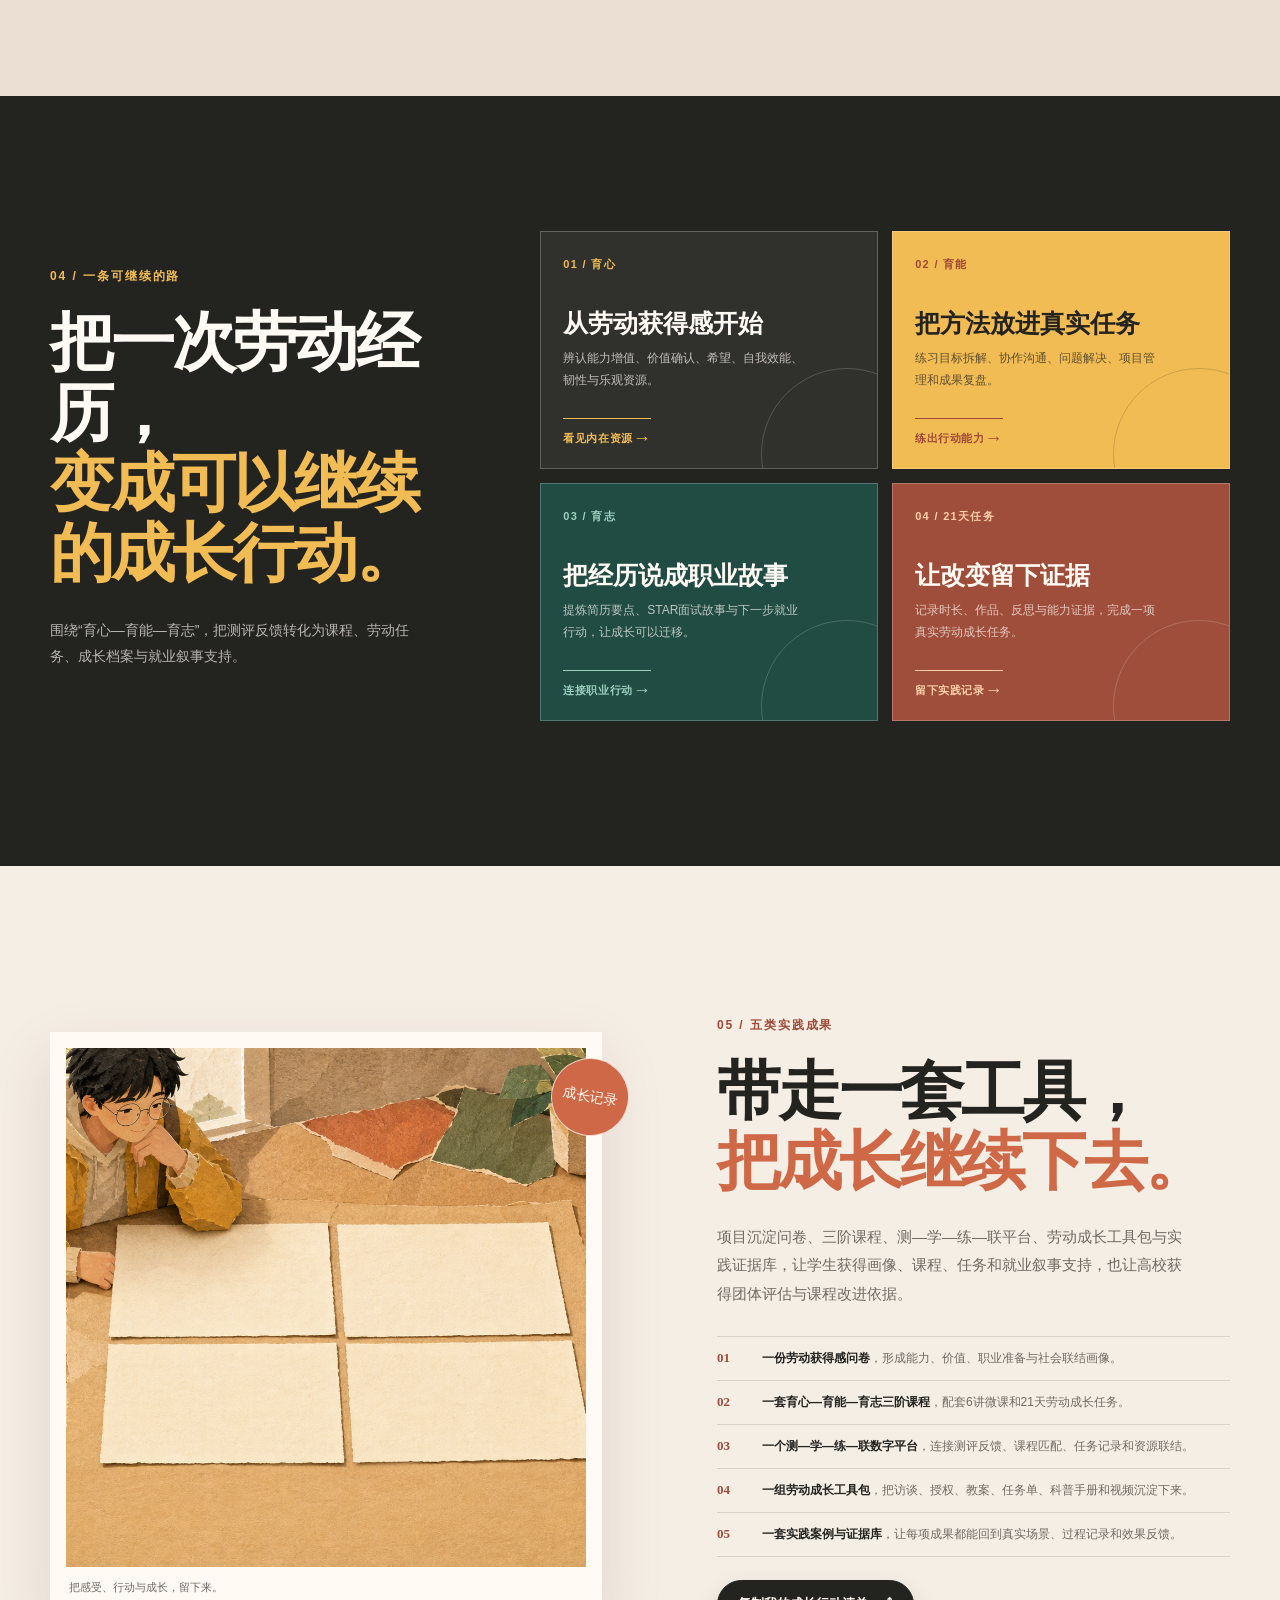
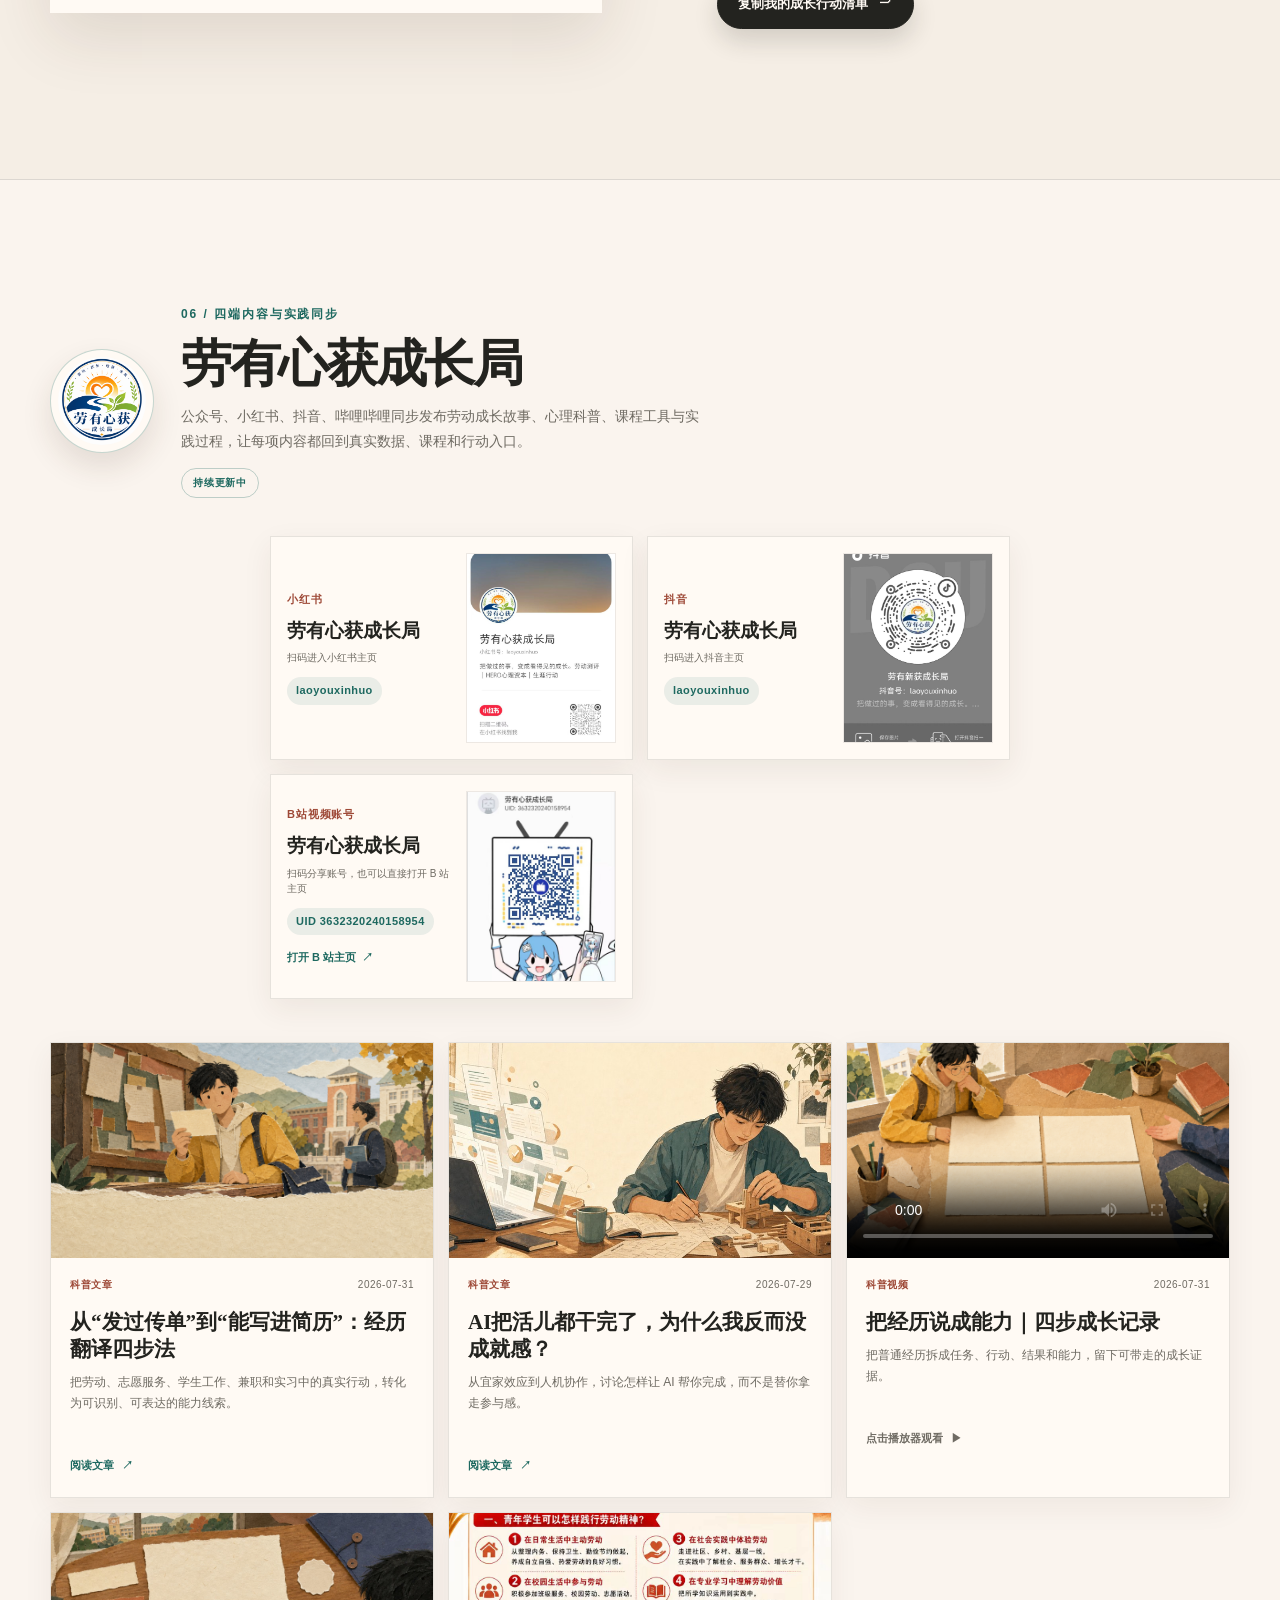
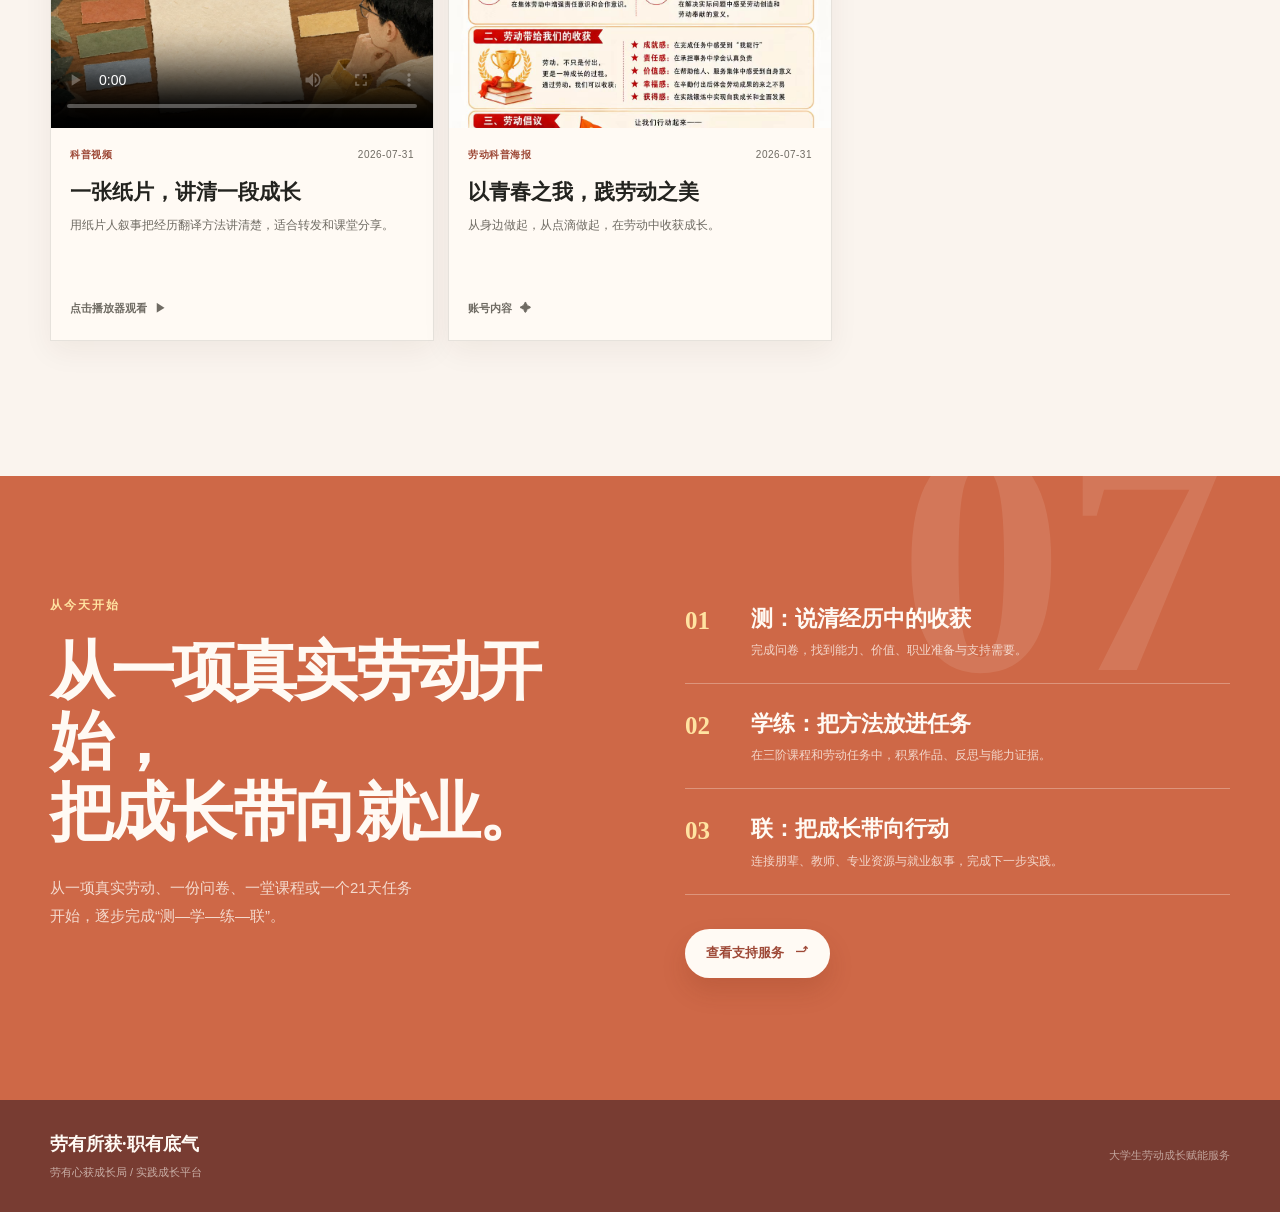
==== commit 79b07922: "Align site copy with guiding practice report" ====
--- a/site/index.html
+++ b/site/index.html
@@ -6,9 +6,9 @@
     <meta name="theme-color" content="#F5EEE5" />
     <meta
       name="description"
-      content="劳有心获成长局｜心航计划：以劳动实践为载体，连接劳动获得感、心理资本与就业行动，提供测评、课程、支持与可实践的成长工具。"
+      content="劳有所获·职有底气——AI赋能大学生劳动获得感与就业心理资本提升行动：以真实劳动实践为载体，连接劳动获得感、心理资本与就业行动，提供问卷、课程、任务与成长支持。"
     />
-    <title>劳有心获成长局｜心航计划</title>
+    <title>劳有所获·职有底气——AI赋能大学生劳动获得感与就业心理资本提升行动</title>
     <link rel="stylesheet" href="./styles.css" />
   </head>
   <body>
@@ -19,18 +19,18 @@
         <a class="brand" href="#top" aria-label="返回首页">
           <span class="brand-mark" aria-hidden="true">心</span>
           <span>
-            <strong>劳有心获成长局</strong>
-            <small>心航计划 / WELL-BEING LAB</small>
+            <strong>劳有所获·职有底气</strong>
+            <small>劳有心获成长局 / GROWTH LAB</small>
           </span>
         </a>
         <nav class="nav" aria-label="主要导航">
           <a href="#values">项目理念</a>
           <a href="#services">支持服务</a>
-          <a href="#assessment">心理测评</a>
+          <a href="#assessment">劳动成长测评</a>
           <a href="#support">心理支持</a>
           <a href="#practice">成长路径</a>
           <a href="#social">文章与视频</a>
-          <button class="nav-cta" type="button" data-copy-template>复制自我照顾清单</button>
+          <button class="nav-cta" type="button" data-copy-template>复制成长行动清单</button>
         </nav>
       </div>
     </header>
@@ -38,10 +38,10 @@
     <main id="main-content">
       <section class="hero shell" id="top">
         <div class="hero-copy" data-reveal>
-          <p class="eyebrow"><span class="eyebrow-dot"></span>心航计划 / WELL-BEING LAB</p>
+          <p class="eyebrow"><span class="eyebrow-dot"></span>劳有所获·职有底气 / GROWTH LAB</p>
           <h1>让劳动被看见，<br /><em>让成长有底气。</em></h1>
           <p class="hero-lede">
-            以劳动实践为载体，把劳动获得感、心理资本培育与就业行动连接起来，形成“测—学—练—联”的成长路径，让真实经历能够被看见、被表达，也能够继续转化为前进的底气。
+            以真实劳动实践为起点，把劳动获得感、心理资本与就业行动连接起来，帮助大学生把“参加过”转化为“看得见的成长、说得清的能力、做得到的行动”。
           </p>
           <div class="hero-actions">
             <a class="button button-primary" href="#services">了解支持服务 <span aria-hidden="true">↗</span></a>
@@ -49,22 +49,22 @@
           </div>
           <div class="hero-note">
             <span class="note-icon" aria-hidden="true">✦</span>
-            <span>劳动实践 × 心理资本 × 就业行动</span>
+            <span>劳动实践 → 劳动获得感 → 心理资本 → 就业行动</span>
           </div>
         </div>
 
         <div class="hero-art" data-reveal data-delay="120">
           <div class="art-glow" aria-hidden="true"></div>
           <div class="hero-image-frame">
-            <img src="./assets/cover.png" alt="心航计划主题视觉：从看见自己开始获得支持" />
-            <div class="image-stamp">劳有心获<br /><strong>从劳动中成长</strong></div>
+            <img src="./assets/cover.png" alt="劳有所获项目主题视觉：从真实劳动中发现成长" />
+            <div class="image-stamp">劳有所获<br /><strong>职有底气</strong></div>
           </div>
           <div class="floating-card floating-card-top">
-            <span class="floating-kicker">从一次真实劳动开始</span>
-            <strong>把经历变成成长，也把成长带向就业。</strong>
+            <span class="floating-kicker">从一项真实劳动开始</span>
+            <strong>把经历变成能力证据，也把成长带向就业。</strong>
           </div>
           <div class="floating-card floating-card-bottom">
-            <span class="mini-number">3</span>
+            <span class="mini-number">5</span>
             <span>类成果出口</span>
           </div>
         </div>
@@ -72,69 +72,69 @@
 
       <section class="proof-strip" aria-label="项目特点">
         <div class="shell proof-grid">
-          <div><strong>3</strong><span>种支持入口</span></div>
-          <div><strong>4</strong><span>个照顾自己的步骤</span></div>
-          <div><strong>1</strong><span>个可以开始的当下</span></div>
-          <p>让了解自己、获得支持与持续成长彼此衔接。</p>
+          <div><strong>4</strong><span>个核心环节</span></div>
+          <div><strong>5</strong><span>类实践成果</span></div>
+          <div><strong>21</strong><span>天劳动成长任务</span></div>
+          <p>让真实实践、专业支持与就业行动彼此衔接。</p>
         </div>
       </section>
 
       <section class="value-section section shell" id="values">
         <div class="section-heading" data-reveal>
           <p class="eyebrow">01 / 项目理念</p>
-          <h2>让每一次停下来，成为<br /><span>连接感受与行动的起点。</span></h2>
-          <p>我们把测评、倾听、课程、内容与轻量互动放在一起，让需要支持时不必先把话说得很完整。</p>
+          <h2>从真实劳动里，找到<br /><span>看得见的成长证据。</span></h2>
+          <p>项目不把劳动次数、时长或满意度当作效果，而是关注真实行动带来的能力增值、价值确认、职业发展准备与社会联结归属。</p>
         </div>
         <div class="value-grid" data-reveal data-delay="120">
-          <article class="value-point"><span>看见自己</span><h3>先了解此刻的状态</h3><p>用测评、记录和一次真诚的停下来，辨认情绪、压力与当下真正需要的支持。</p></article>
-          <article class="value-point"><span>获得支持</span><h3>不必独自面对</h3><p>从心理支持、干预课程到科普内容，找到适合自己的陪伴方式和可以练习的方法。</p></article>
-          <article class="value-point"><span>持续成长</span><h3>把小步行动留下来</h3><p>通过解压游戏、课程练习与日常复盘，把照顾自己变成可以继续的生活能力。</p></article>
+          <article class="value-point"><span>看见获得</span><h3>知道自己从劳动中收获了什么</h3><p>通过《大学生劳动获得感问卷》，把能力增值、价值确认、职业准备和社会联结说清楚。</p></article>
+          <article class="value-point"><span>练出能力</span><h3>把心理资源放进真实任务</h3><p>以“育心—育能—育志”三阶课程和劳动任务，练习希望、自我效能、韧性与乐观，积累能力证据。</p></article>
+          <article class="value-point"><span>走向就业</span><h3>把经历转化为下一步行动</h3><p>在成长档案、简历要点和面试故事中，让“参加过”变成“能说明、能迁移、能行动”。</p></article>
         </div>
       </section>
 
       <section class="services-section section shell" id="services">
         <div class="section-heading" data-reveal>
           <p class="eyebrow">02 / 支持服务</p>
-          <h2>把支持做得具体，<br /><span>让下一步更容易开始。</span></h2>
-          <p>心航计划面向需要成长支持的青年，提供测评、心理支持、干预课程、解压游戏、科普文章与科普视频，把专业内容变成日常可使用的陪伴。</p>
+          <h2>从评估到应用，<br /><span>把支持落到真实经历里。</span></h2>
+          <p>项目面向经历较少、不会提炼成果或就业行动受阻的大学生，提供问卷、课程、劳动任务、心理支持和科普内容，形成教育性、发展性、预防性的服务入口。</p>
         </div>
 
         <div class="service-grid" data-reveal data-delay="120">
           <button class="service-card service-assess" type="button" data-service-open="assessment" aria-haspopup="dialog">
             <div class="service-topline"><span>了解自己</span><span class="service-symbol" aria-hidden="true">◌</span></div>
-            <h3>快速测评</h3>
-            <p>用几分钟了解近期状态，找到更适合你的支持方式。</p>
-            <span class="service-tag">看见自己的状态与需要</span>
+            <h3>劳动成长测评</h3>
+            <p>从能力增值、价值确认、职业发展准备与社会联结归属，了解真实劳动带来的收获。</p>
+            <span class="service-tag">看见劳动中的成长证据</span>
           </button>
           <button class="service-card service-support" type="button" data-service-open="support" aria-haspopup="dialog">
             <div class="service-topline"><span>有人听见</span><span class="service-symbol" aria-hidden="true">◎</span></div>
             <h3>心理支持</h3>
-            <p>有人倾听，也有下一步。支持你整理情绪、压力和当下需要。</p>
-            <span class="service-tag">不必独自面对当下</span>
+            <p>有人倾听，也有下一步。支持你整理情绪、压力和行动需要，必要时连接可靠的支持资源。</p>
+            <span class="service-tag">把需要连接到合适的支持</span>
           </button>
           <button class="service-card service-course" type="button" data-service-open="course" aria-haspopup="dialog">
             <div class="service-topline"><span>练习改变</span><span class="service-symbol" aria-hidden="true">✦</span></div>
             <h3>干预课程</h3>
-            <p>围绕压力调适、自我效能与行动恢复，提供可练习的支持课程。</p>
+            <p>以“育心—育能—育志”三阶课程、6讲微课和21天劳动成长任务，帮助你把方法带回真实实践。</p>
             <span class="service-tag">把方法练成自己的能力</span>
           </button>
           <button class="service-card service-game" type="button" data-service-open="game" aria-haspopup="dialog">
             <div class="service-topline"><span>回到当下</span><span class="service-symbol" aria-hidden="true">♡</span></div>
             <h3>解压游戏</h3>
-            <p>用十分钟呼吸、注意力和轻量互动，把自己带回当下。</p>
-            <span class="service-tag">给情绪一个松动的空间</span>
+            <p>用十分钟呼吸、注意力和轻量互动，为劳动实践和学习生活留出一个缓冲空间。</p>
+            <span class="service-tag">给行动一个重新开始的空间</span>
           </button>
           <button class="service-card service-article" type="button" data-service-open="article" aria-haspopup="dialog">
             <div class="service-topline"><span>读懂心理</span><span class="service-symbol" aria-hidden="true">↗</span></div>
             <h3>科普文章</h3>
-            <p>把复杂的心理健康知识讲得容易一点，读得懂，也用得上。</p>
-            <span class="service-tag">在日常里获得一点新理解</span>
+            <p>围绕劳动获得感、心理资本、就业心理与经历表达，把专业知识讲得读得懂、用得上。</p>
+            <span class="service-tag">从一个真实问题开始理解自己</span>
           </button>
           <button class="service-card service-video" type="button" data-service-open="video" aria-haspopup="dialog">
             <div class="service-topline"><span>轻松观看</span><span class="service-symbol" aria-hidden="true">▶</span></div>
             <h3>科普视频</h3>
-            <p>用更轻的方式理解情绪、压力与成长，陪你在日常里慢慢练习。</p>
-            <span class="service-tag">看得懂，也愿意继续看</span>
+            <p>用实践故事、课程工具和心理科普，讲清劳动中的收获，以及如何把经历带向就业。</p>
+            <span class="service-tag">看得懂，也愿意继续行动</span>
           </button>
         </div>
       </section>
@@ -147,9 +147,9 @@
               <span>了解自己的时刻</span>
             </div>
             <div class="experience-heading-copy">
-              <p class="eyebrow">从一个入口开始</p>
-              <h2>先听听自己，<br /><em>再决定下一步。</em></h2>
-              <p>测评不是给你贴标签，支持也不要求你先把话说完整。你可以从了解状态、选择陪伴或十分钟放松开始。</p>
+              <p class="eyebrow">测—学—练—联 / 01</p>
+              <h2>先看见劳动中的收获，<br /><em>再找到下一步行动。</em></h2>
+              <p>问卷不是给你贴标签，而是把真实劳动经历中的能力、价值和支持需要说清楚。反馈用于教育支持、课程匹配和成长记录。</p>
             </div>
           </div>
 
@@ -157,7 +157,7 @@
             <article class="experience-panel assessment-panel" id="assessment" data-reveal data-delay="80">
               <div class="panel-overline">ASSESSMENT / 01</div>
               <div class="panel-title-row">
-                <h3>了解自己的此刻</h3>
+                <h3>大学生劳动获得感问卷</h3>
                 <span class="panel-stamp">约 3—5 分钟</span>
               </div>
               <div data-assessment-app aria-live="polite"></div>
@@ -166,7 +166,7 @@
             <article class="experience-panel support-panel" id="support" data-reveal data-delay="140">
               <div class="panel-overline">SUPPORT / 03</div>
               <div class="panel-title-row">
-                <h3>今天需要哪一种陪伴？</h3>
+                <h3>今天需要哪一种支持？</h3>
                 <span class="panel-stamp">从一小步开始</span>
               </div>
               <div data-support-app aria-live="polite"></div>
@@ -184,29 +184,29 @@
         <div class="shell journey-shell">
           <div class="journey-heading" data-reveal>
             <p class="eyebrow">04 / 一条可继续的路</p>
-            <h2>把照顾自己，落实为<br /><em>可以继续的小步行动。</em></h2>
-            <p>围绕“看见状态—找到方法—练习支持—慢慢变好”逐步推进，帮助你把想要改变的愿望转化为今天可以完成的一小步。</p>
+            <h2>把一次劳动经历，<br /><em>变成可以继续的成长行动。</em></h2>
+            <p>围绕“育心—育能—育志”，把测评反馈转化为课程、劳动任务、成长档案与就业叙事支持。</p>
           </div>
           <div class="journey-grid" data-reveal data-delay="120">
             <button class="journey-card" type="button" data-journey-open="state" aria-haspopup="dialog">
-              <span class="journey-index">01 / 看见状态</span>
-              <span class="journey-card-copy"><strong>从了解自己开始</strong><span>借助测评、记录与一次停下来，辨认情绪、压力与身体发出的信号。</span></span>
-              <span class="journey-card-action">进入这一步 <span aria-hidden="true">→</span></span>
+              <span class="journey-index">01 / 育心</span>
+              <span class="journey-card-copy"><strong>从劳动获得感开始</strong><span>辨认能力增值、价值确认、希望、自我效能、韧性与乐观资源。</span></span>
+              <span class="journey-card-action">看见内在资源 <span aria-hidden="true">→</span></span>
             </button>
             <button class="journey-card" type="button" data-journey-open="method" aria-haspopup="dialog">
-              <span class="journey-index">02 / 找到方法</span>
-              <span class="journey-card-copy"><strong>选择适合的支持</strong><span>从心理支持、课程、文章、视频和游戏中，找到此刻愿意尝试的入口。</span></span>
-              <span class="journey-card-action">看看可选入口 <span aria-hidden="true">→</span></span>
+              <span class="journey-index">02 / 育能</span>
+              <span class="journey-card-copy"><strong>把方法放进真实任务</strong><span>练习目标拆解、协作沟通、问题解决、项目管理和成果复盘。</span></span>
+              <span class="journey-card-action">练出行动能力 <span aria-hidden="true">→</span></span>
             </button>
             <button class="journey-card" type="button" data-journey-open="practice" aria-haspopup="dialog">
-              <span class="journey-index">03 / 练习支持</span>
-              <span class="journey-card-copy"><strong>把方法用在生活里</strong><span>用一个小练习、一段对话或一次复盘，逐步恢复对自己和生活的掌控感。</span></span>
-              <span class="journey-card-action">开始一个练习 <span aria-hidden="true">→</span></span>
+              <span class="journey-index">03 / 育志</span>
+              <span class="journey-card-copy"><strong>把经历说成职业故事</strong><span>提炼简历要点、STAR面试故事与下一步就业行动，让成长可以迁移。</span></span>
+              <span class="journey-card-action">连接职业行动 <span aria-hidden="true">→</span></span>
             </button>
             <button class="journey-card" type="button" data-journey-open="growth" aria-haspopup="dialog">
-              <span class="journey-index">04 / 慢慢变好</span>
-              <span class="journey-card-copy"><strong>留下可以继续的变化</strong><span>不追求一次解决所有问题，让每一次照顾自己都成为下一次求助的勇气。</span></span>
-              <span class="journey-card-action">留下成长记录 <span aria-hidden="true">→</span></span>
+              <span class="journey-index">04 / 21天任务</span>
+              <span class="journey-card-copy"><strong>让改变留下证据</strong><span>记录时长、作品、反思与能力证据，完成一项真实劳动成长任务。</span></span>
+              <span class="journey-card-action">留下实践记录 <span aria-hidden="true">→</span></span>
             </button>
           </div>
         </div>
@@ -218,16 +218,17 @@
           <span class="image-caption">把感受、行动与成长，留下来。</span>
         </div>
         <div class="content-copy" data-reveal data-delay="120">
-          <p class="eyebrow">05 / 你可以带走的</p>
-          <h2>让你带走的，<br /><em>是一份更稳的自己。</em></h2>
-          <p>心航计划把专业支持拆成可以理解、可以尝试、可以继续的内容，陪你在学习、工作与生活的真实处境里，找到属于自己的节奏。</p>
+          <p class="eyebrow">05 / 五类实践成果</p>
+          <h2>带走一套工具，<br /><em>把成长继续下去。</em></h2>
+          <p>项目沉淀问卷、三阶课程、测—学—练—联平台、劳动成长工具包与实践证据库，让学生获得画像、课程、任务和就业叙事支持，也让高校获得团体评估与课程改进依据。</p>
           <div class="goal-list">
-            <div><span>01</span><p><strong>看见自己的状态与需要</strong>，知道此刻的感受值得被理解。</p></div>
-            <div><span>02</span><p><strong>学会在需要时主动求助</strong>，给自己多一个可靠的支持入口。</p></div>
-            <div><span>03</span><p><strong>练习压力调适与情绪照顾</strong>，在具体方法中恢复行动和生活的弹性。</p></div>
-            <div><span>04</span><p><strong>把照顾自己变成日常能力</strong>，让每一次小步行动都留下成长证据。</p></div>
-          </div>
-          <button class="button button-primary" type="button" data-copy-template>复制我的自我照顾清单 <span aria-hidden="true">⤴</span></button>
+            <div><span>01</span><p><strong>一份劳动获得感问卷</strong>，形成能力、价值、职业准备与社会联结画像。</p></div>
+            <div><span>02</span><p><strong>一套育心—育能—育志三阶课程</strong>，配套6讲微课和21天劳动成长任务。</p></div>
+            <div><span>03</span><p><strong>一个测—学—练—联数字平台</strong>，连接测评反馈、课程匹配、任务记录和资源联结。</p></div>
+            <div><span>04</span><p><strong>一组劳动成长工具包</strong>，把访谈、授权、教案、任务单、科普手册和视频沉淀下来。</p></div>
+            <div><span>05</span><p><strong>一套实践案例与证据库</strong>，让每项成果都能回到真实场景、过程记录和效果反馈。</p></div>
+          </div>
+          <button class="button button-primary" type="button" data-copy-template>复制我的成长行动清单 <span aria-hidden="true">⤴</span></button>
         </div>
       </section>
 
@@ -238,9 +239,9 @@
               <img src="./assets/social-logo.png" alt="劳有心获成长局账号标识" />
             </div>
             <div class="social-title">
-              <p class="eyebrow">06 / 社交账号内容同步</p>
+              <p class="eyebrow">06 / 四端内容与实践同步</p>
               <h2>劳有心获成长局</h2>
-              <p>文章、视频、劳动实践与心理健康科普持续更新，把项目内容带到日常可触达的地方。</p>
+              <p>公众号、小红书、抖音、哔哩哔哩同步发布劳动成长故事、心理科普、课程工具与实践过程，让每项内容都回到真实数据、课程和行动入口。</p>
               <span class="social-status">持续更新中</span>
             </div>
           </div>
@@ -253,13 +254,13 @@
         <div class="shell action-shell">
           <div class="action-heading" data-reveal>
             <p class="eyebrow">从今天开始</p>
-            <h2>给自己一点空间，<br /><em>给支持一个入口。</em></h2>
-            <p>了解自己、获得支持、找到下一步——从一项测评、一段对话、一堂课程或一篇科普开始。</p>
+            <h2>从一项真实劳动开始，<br /><em>把成长带向就业。</em></h2>
+            <p>从一项真实劳动、一份问卷、一堂课程或一个21天任务开始，逐步完成“测—学—练—联”。</p>
           </div>
           <div class="action-steps" data-reveal data-delay="120">
-            <div class="action-step"><span>01</span><div><strong>说清楚此刻的状态</strong><p>不必准备好完整的答案，从一个感受、一个困扰或一次测评开始。</p></div></div>
-            <div class="action-step"><span>02</span><div><strong>选择适合自己的支持</strong><p>测评、心理支持、课程、文章、视频与解压游戏，都是可以靠近的入口。</p></div></div>
-            <div class="action-step"><span>03</span><div><strong>把小步行动留下来</strong><p>在练习、复盘和一次次求助中，慢慢找回自己的节奏与力量。</p></div></div>
+            <div class="action-step"><span>01</span><div><strong>测：说清经历中的收获</strong><p>完成问卷，找到能力、价值、职业准备与支持需要。</p></div></div>
+            <div class="action-step"><span>02</span><div><strong>学练：把方法放进任务</strong><p>在三阶课程和劳动任务中，积累作品、反思与能力证据。</p></div></div>
+            <div class="action-step"><span>03</span><div><strong>联：把成长带向行动</strong><p>连接朋辈、教师、专业资源与就业叙事，完成下一步实践。</p></div></div>
             <a class="button button-light" href="#services">查看支持服务 <span aria-hidden="true">⤴</span></a>
           </div>
         </div>
@@ -268,8 +269,8 @@
 
     <footer class="site-footer">
       <div class="shell footer-inner">
-        <div><strong>劳有心获成长局 · 心航计划</strong><span>用专业和温度，陪你走一段。</span></div>
-        <p>心理支持与成长服务</p>
+        <div><strong>劳有所获·职有底气</strong><span>劳有心获成长局 / 实践成长平台</span></div>
+        <p>大学生劳动成长赋能服务</p>
       </div>
     </footer>
 
--- a/site/styles.css
+++ b/site/styles.css
@@ -472,7 +472,7 @@
   .modal-game-board { min-height: 220px; }
 }
 
-/* 心航计划信息架构 */
+/* 劳动成长信息架构 */
 .value-section { padding-top: 130px; padding-bottom: 135px; }
 .value-grid { display: grid; grid-template-columns: repeat(3, 1fr); gap: 14px; }
 .value-point { min-height: 226px; padding: 24px 23px; border-top: 3px solid var(--orange); background: rgba(255, 250, 244, .72); }
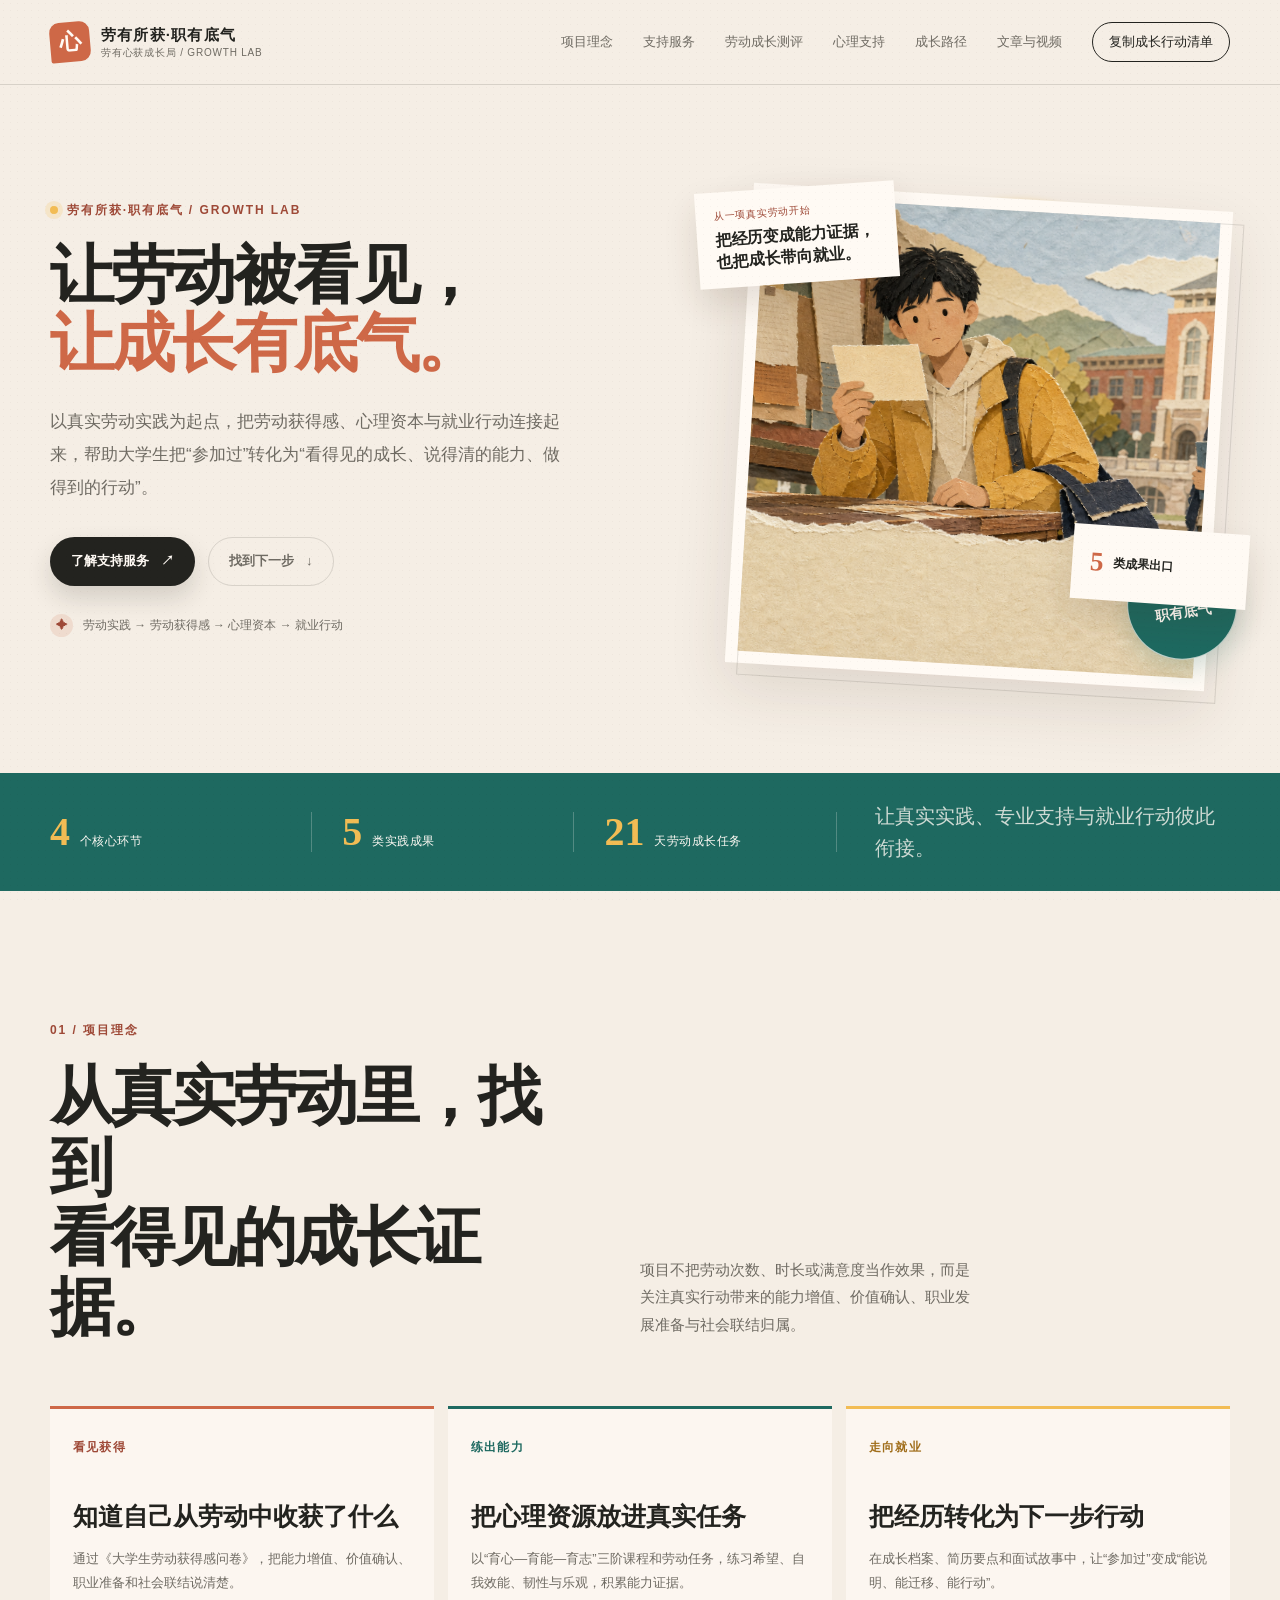
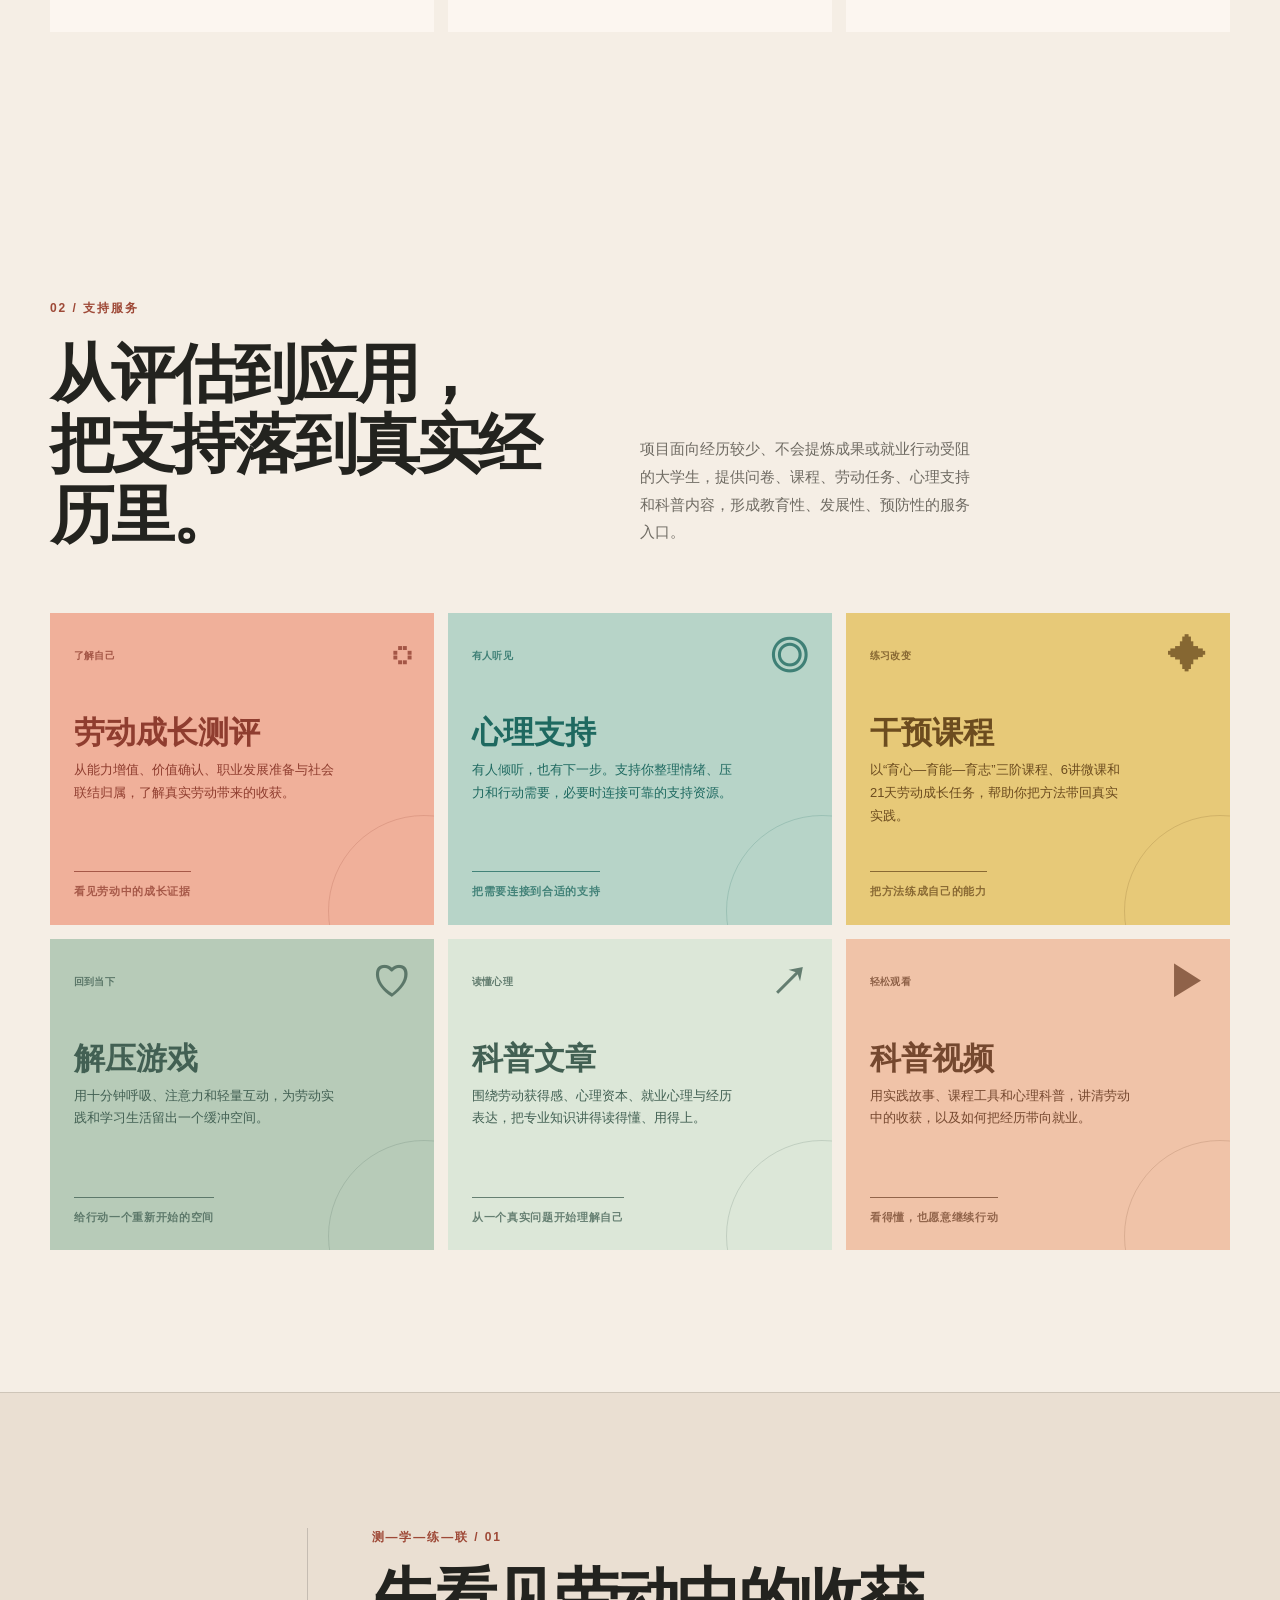
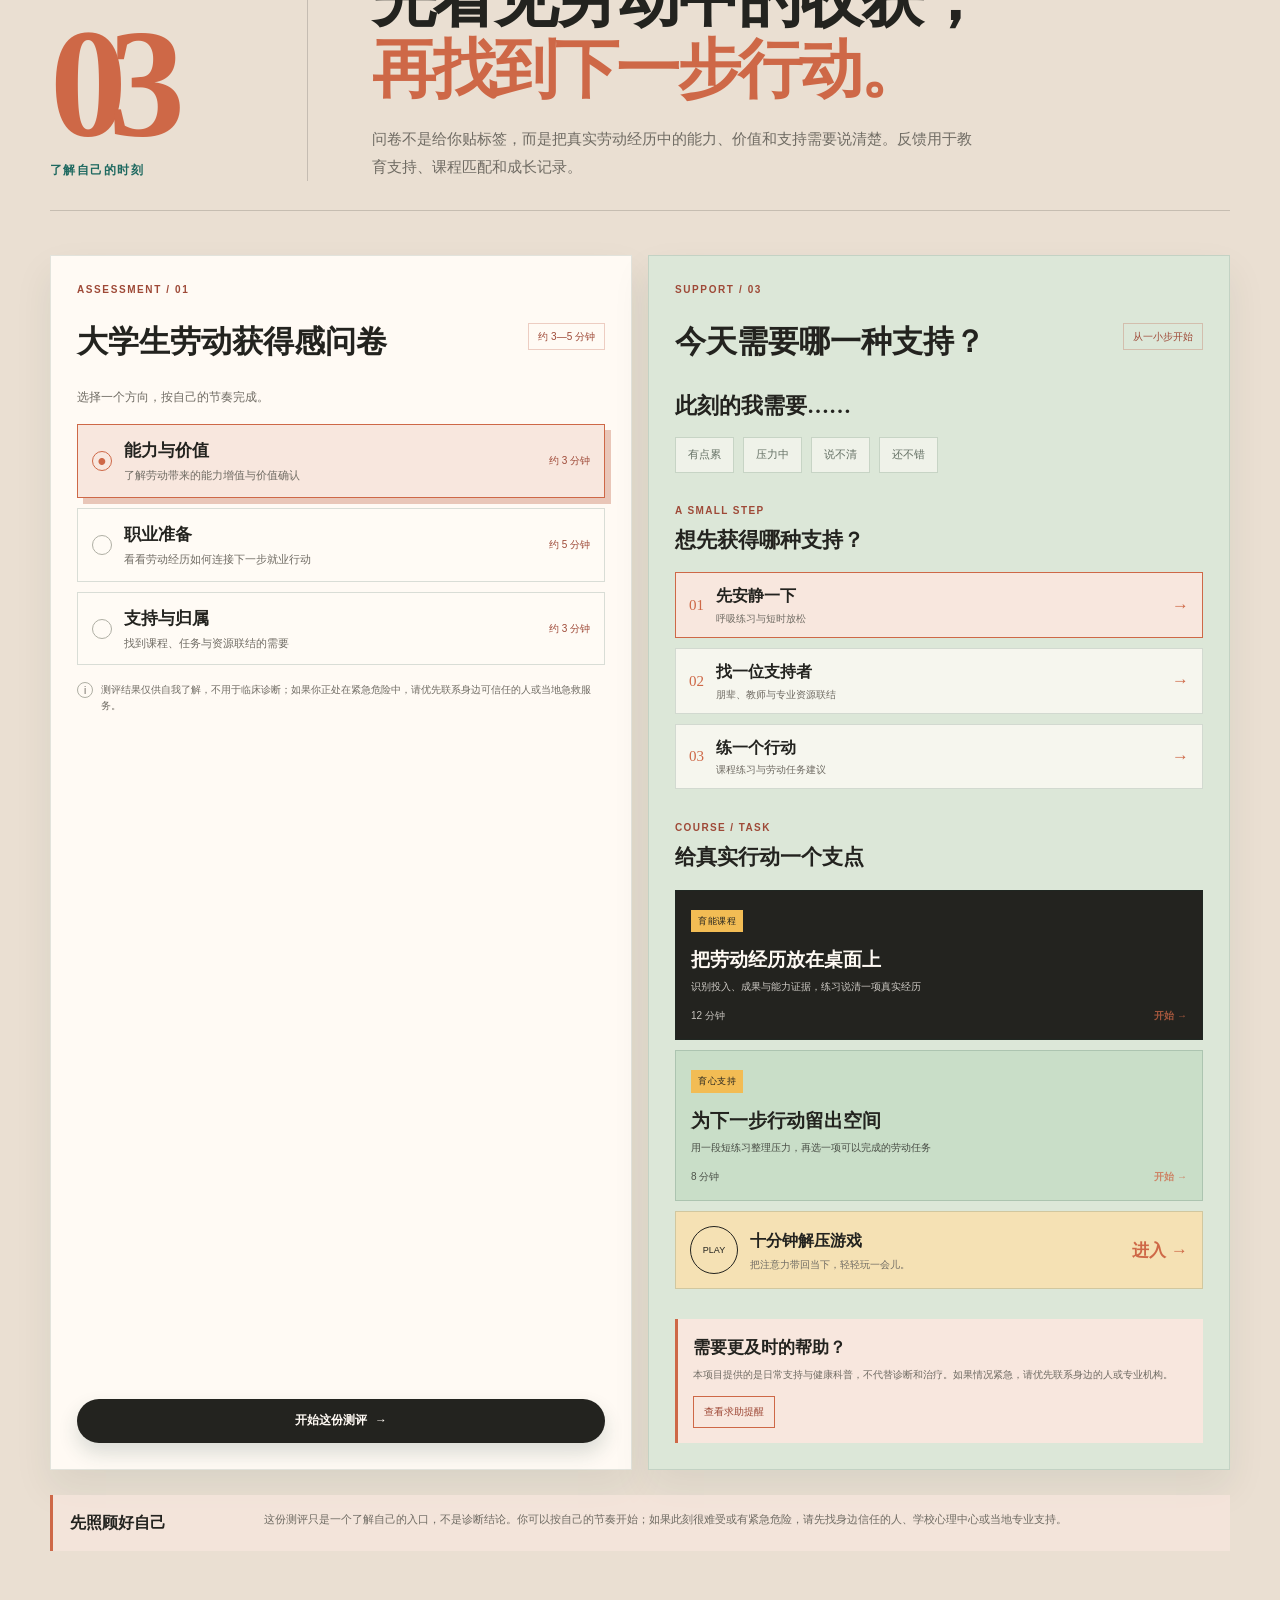
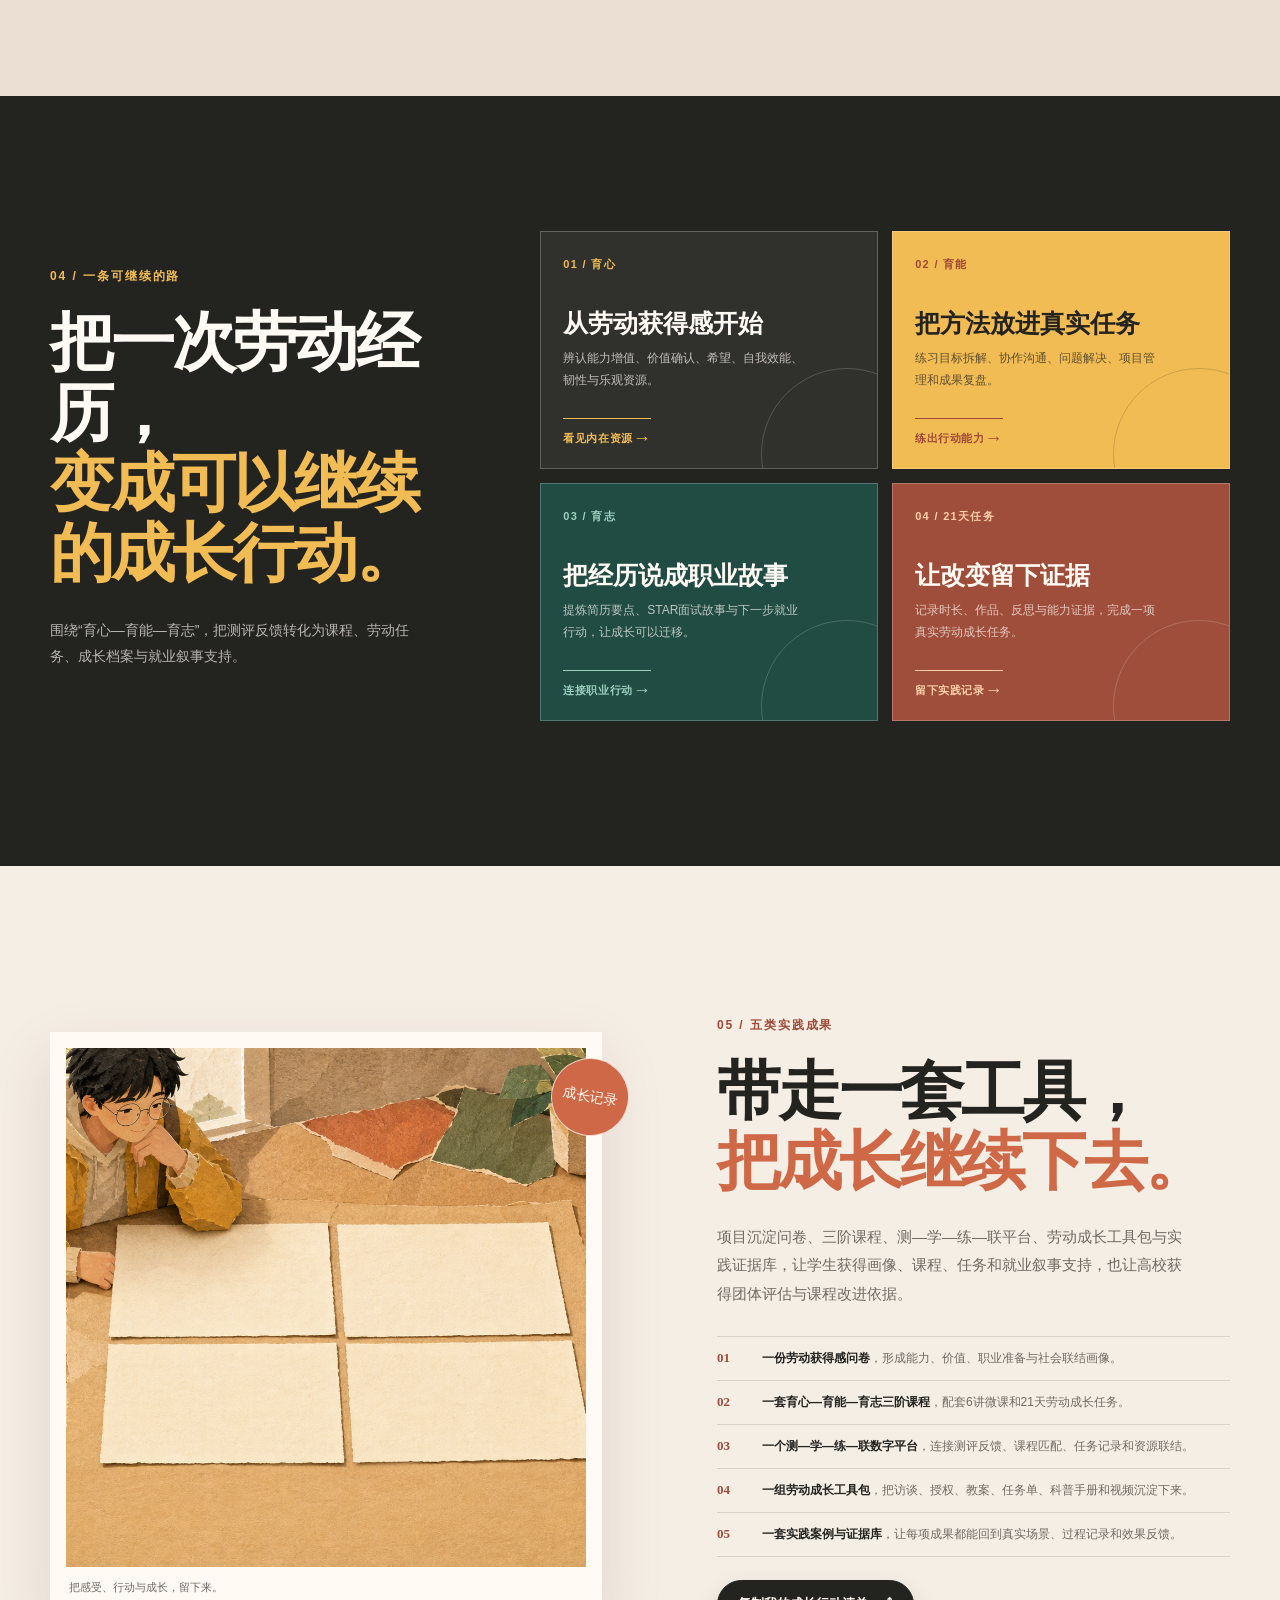
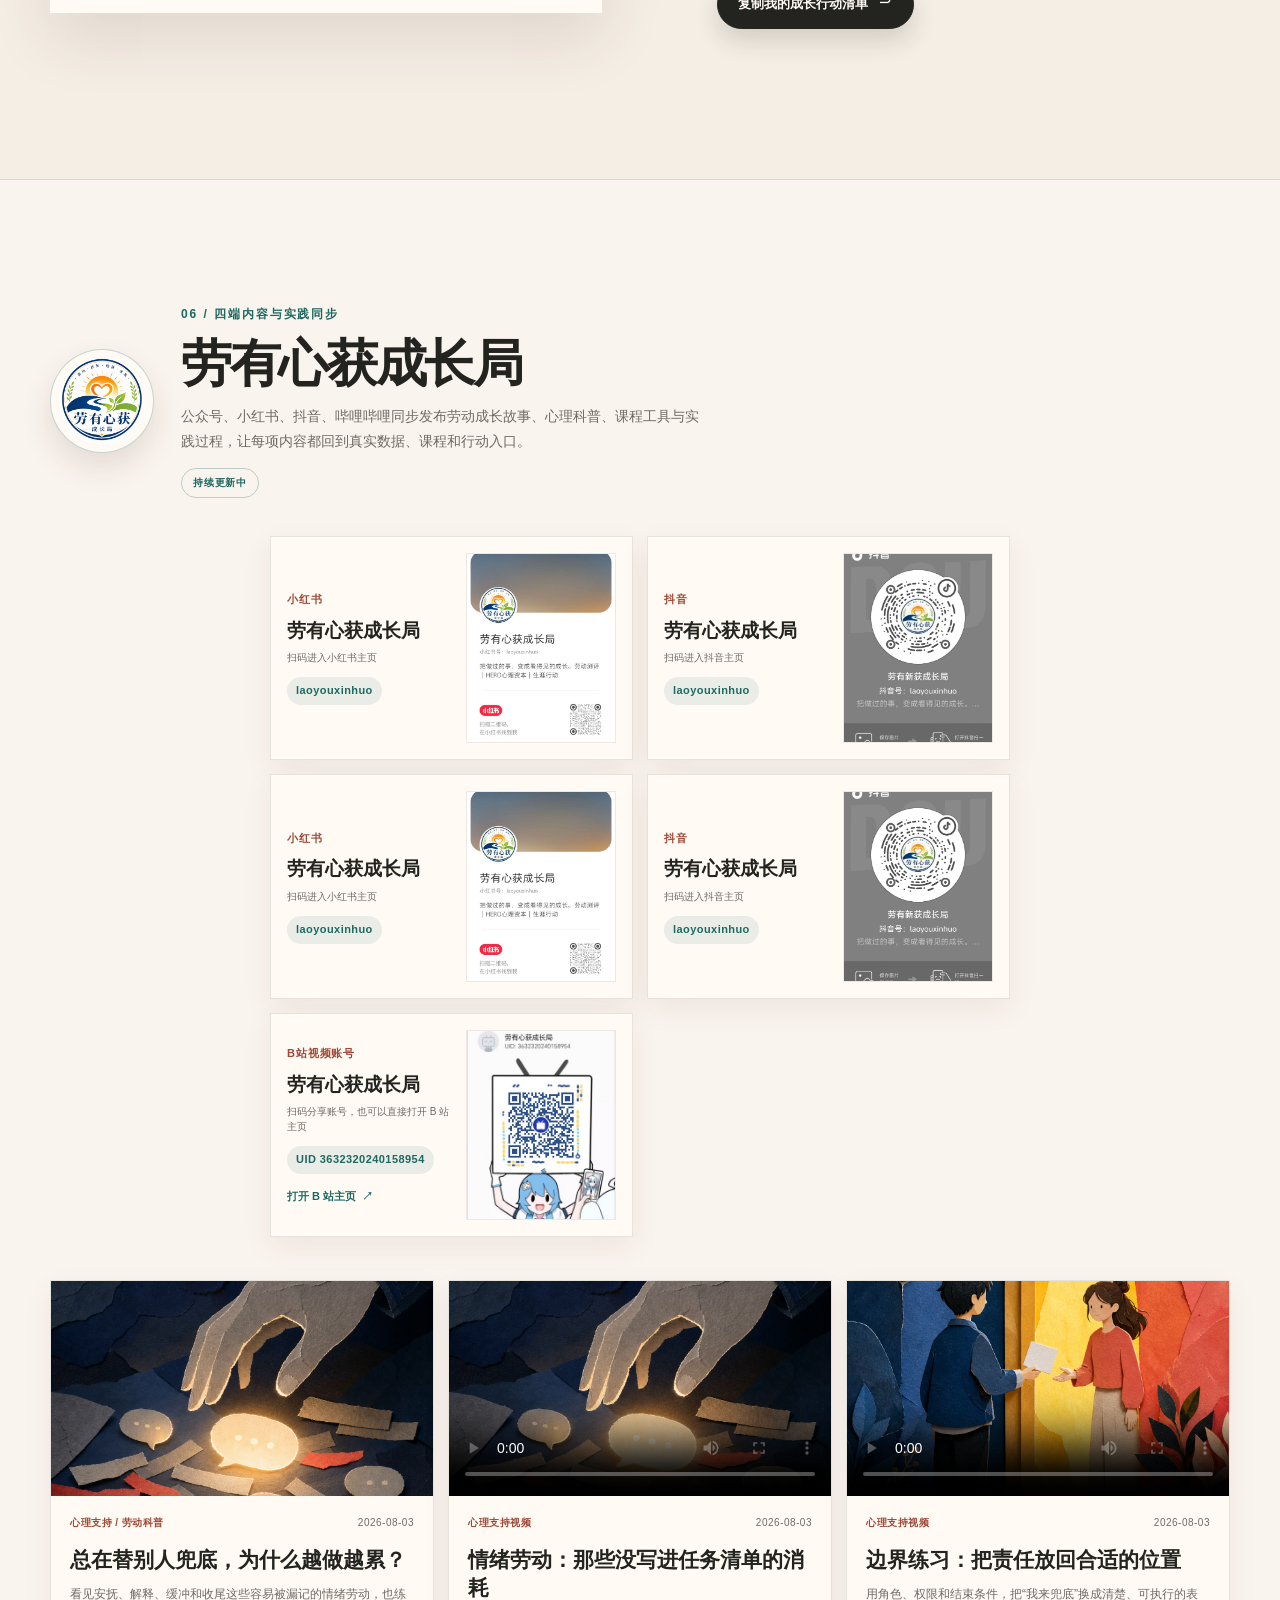
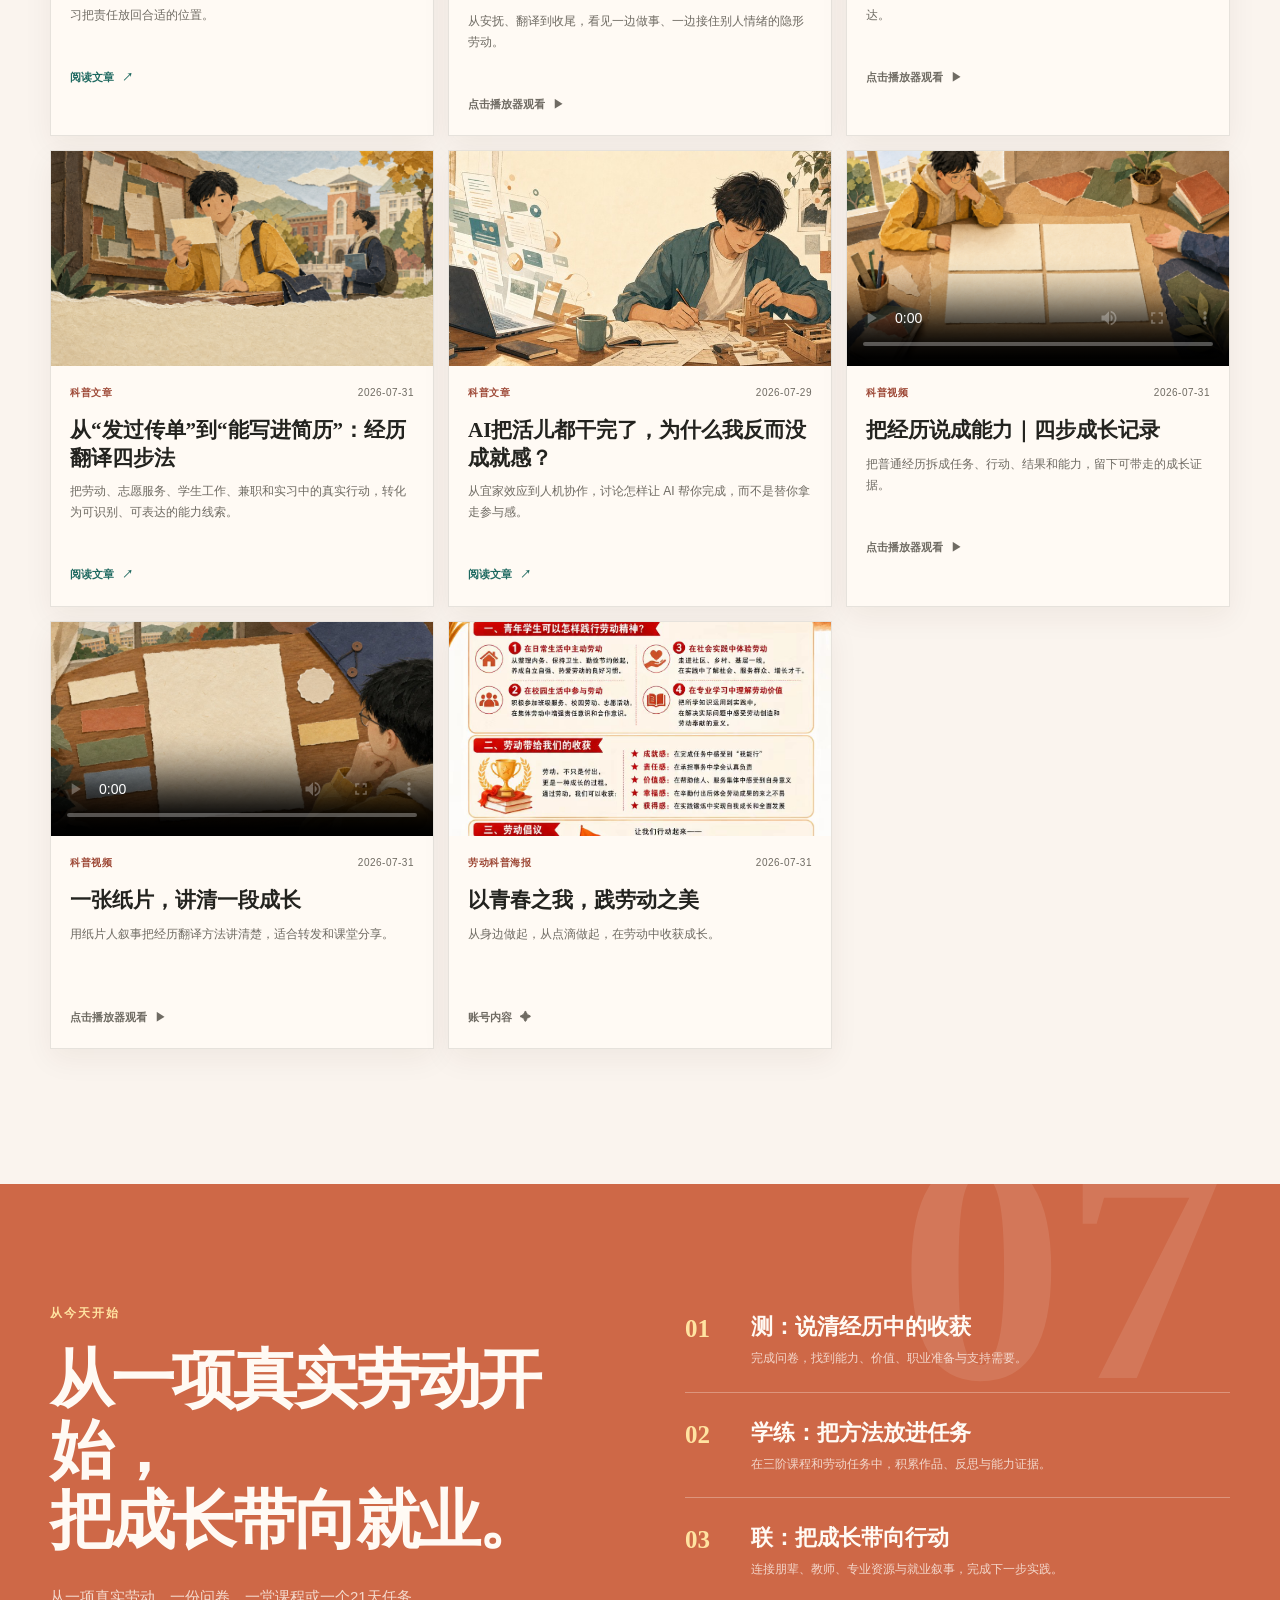
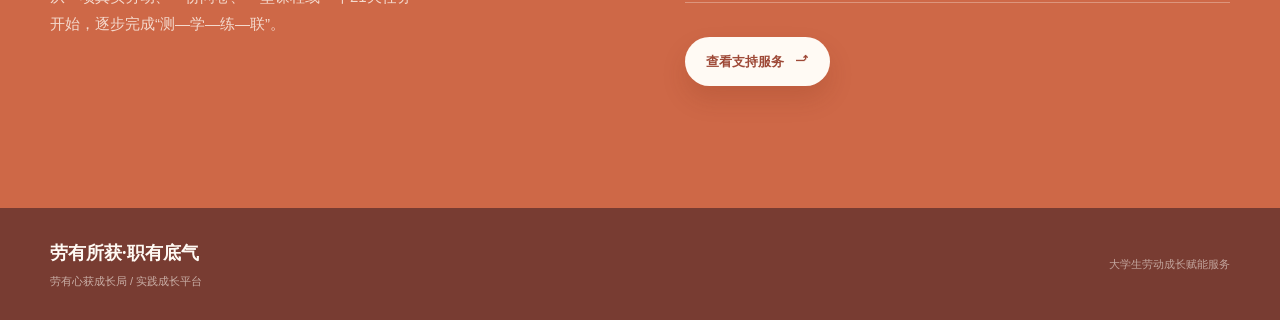
==== commit 7aa0b1ae: "add-emotional-labor-content-and-videos" ====
--- a/site/index.html
+++ b/site/index.html
@@ -284,6 +284,7 @@
 
     <div class="toast" role="status" aria-live="polite" data-toast></div>
     <script src="./content-feed.js"></script>
+    <script src="./content-updates-20260803.js"></script>
     <script src="./social-platforms.js"></script>
     <script src="./script.js"></script>
   </body>
